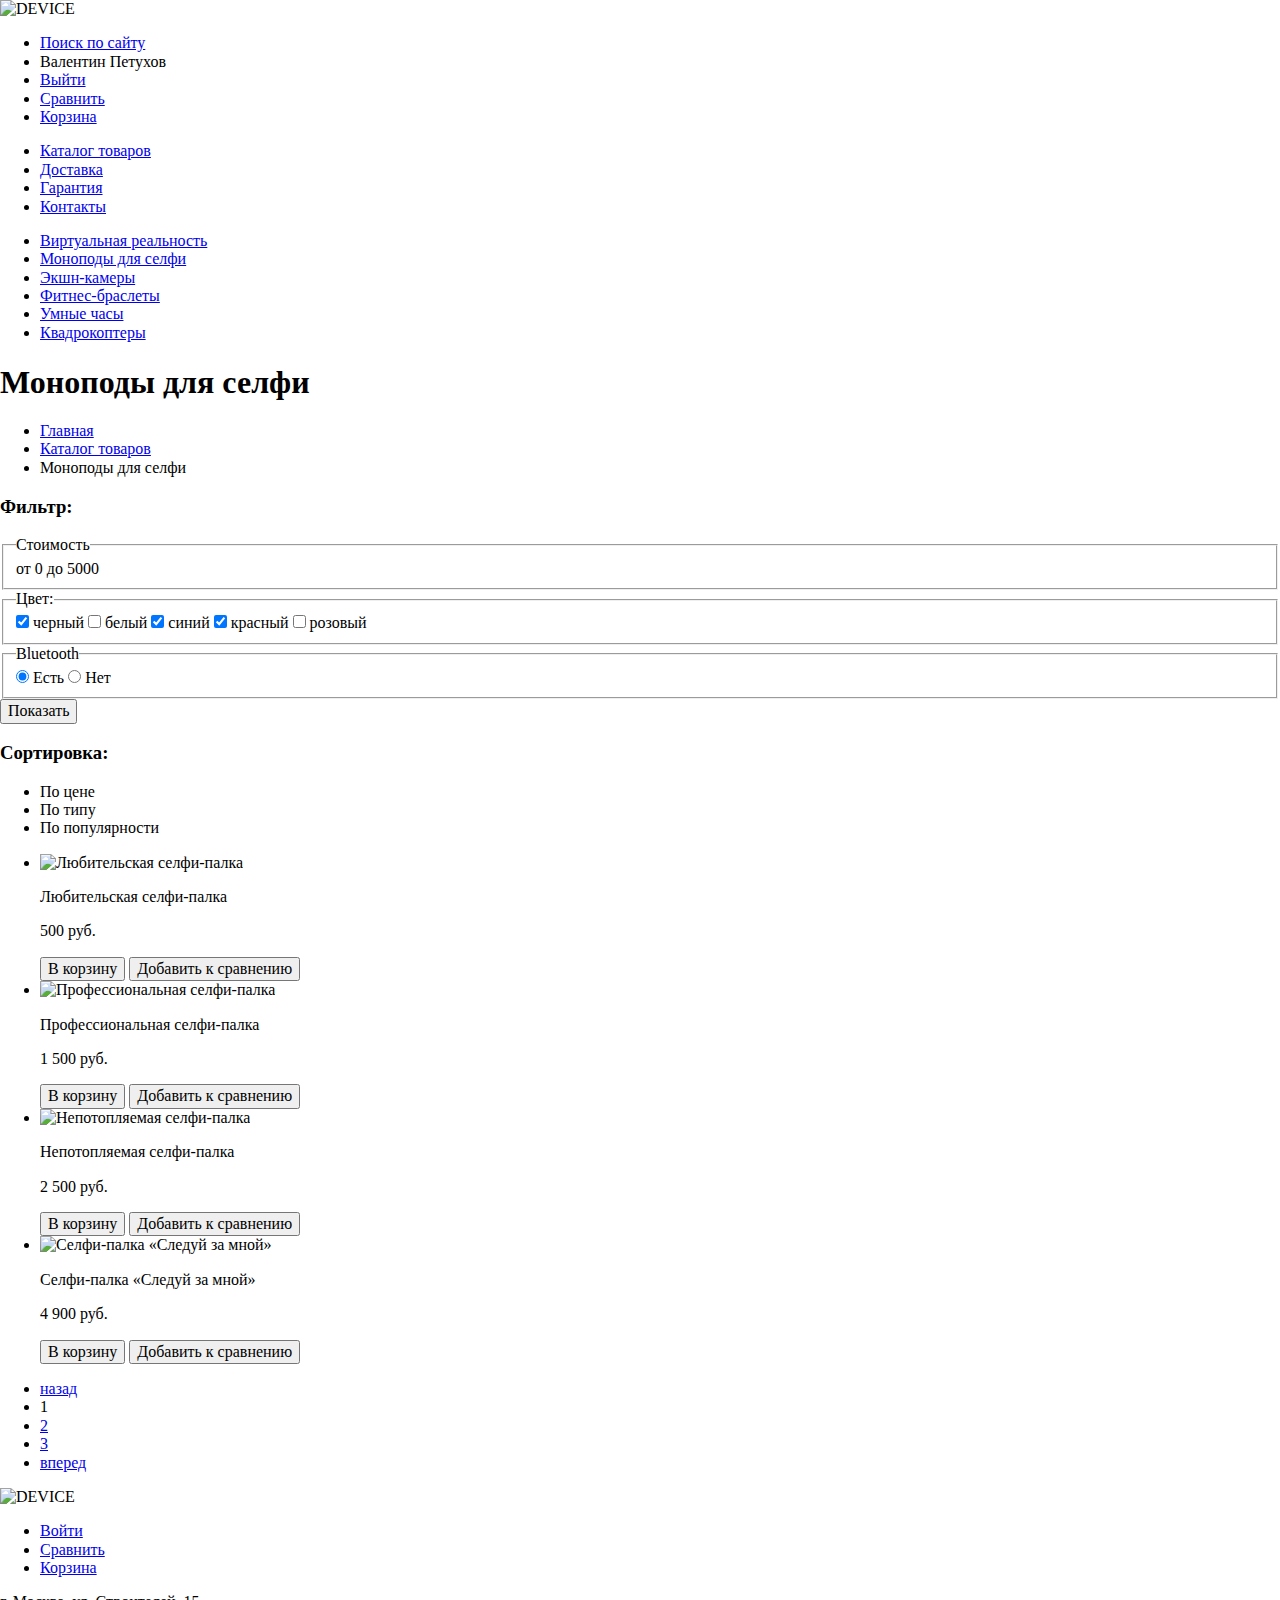
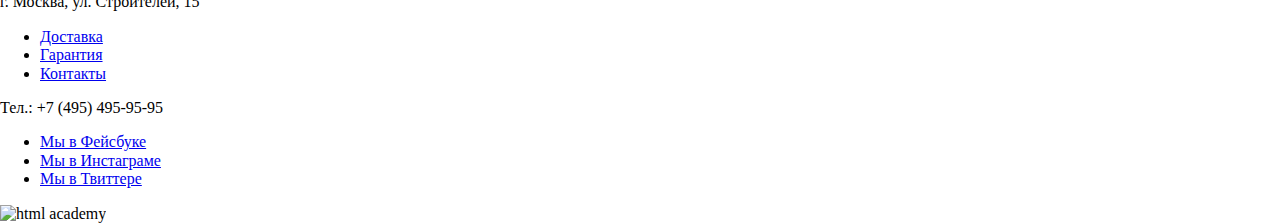
==== catalog.html @ 0254eedd "Сделал разметку" ====
<!DOCTYPE html>
<html lang="ru">
  <head>
    <meta charset="utf-8">
    <title>Каталог Девайс</title>
    <link rel="stylesheet" href="css/normalize.css">
  </head>
  <body>
    <header class="header">
      <a class="header__logo">
        <img class="header__logo-image" src="img/logotype.svg" width="163" height="35" alt="DEVICE">
      </a>
      <nav class="main-nav">
        <ul class="main-nav__item user-list">
          <li class="user-list__item">
            <a class="user-list__link user-list__link--search" href="search.html">Поиск по сайту</a>
          </li>
          <li class="user-list__item user-list__item">
            <a class="user-list__link user-list__link--login">Валентин Петухов</a>
          </li>
          <li class="user-list__item user-list__item">
            <a class="user-list__link user-list__link--login" href="#">Выйти</a>
          </li>
          <li class="user-list__item user-list__item">
            <a class="user-list__link user-list__link--login" href="login.html">Сравнить</a>
          </li>
          <li class="user-list__item">
            <a class="user-list__link user-list__link--cart" href="cart.html">Корзина</a>
          </li>
        </ul>
        <ul class="main-nav__item navigation-list">
          <li class="navigation-list__item">
            <a href="catalog.html" class="navigation-list__link navigation-list__link--catelog">Каталог товаров</a>
          </li>
          <li class="navigation-list__item">
            <a href="#" class="navigation-list__link">Доставка</a>
          </li>
          <li class="navigation-list__item">
            <a href="#" class="navigation-list__link">Гарантия</a>
          </li>
          <li class="navigation-list__item">
            <a href="#" class="navigation-list__link">Контакты</a>
          </li>
        </ul>
        <div class="catalog-menu visually-hidden">
          <ul class="catalog-menu__list">
            <li class="catalog-menu__item">
              <a href="#" class="catalog-menu__link">Виртуальная реальность</a>
            </li>
            <li class="catalog-menu__item">
              <a href="#" class="catalog-menu__link">Моноподы для селфи</a>
            </li>
            <li class="catalog-menu__item">
              <a href="#" class="catalog-menu__link">Экшн-камеры</a>
            </li>
            <li class="catalog-menu__item">
              <a href="#" class="catalog-menu__link">Фитнес-браслеты</a>
            </li>
            <li class="catalog-menu__item">
              <a href="#" class="catalog-menu__link">Умные часы</a>
            </li>
            <li class="catalog-menu__item">
              <a href="#" class="catalog-menu__link">Квадрокоптеры</a>
            </li>
          </ul>
        </div>
      </nav>
    </header>

    <main class="main">

        <h1 class="main__title">Моноподы для селфи</h1>
      
        <ul class="breadcrumbs">
        <li class="breadcrumbs__item">
            <a href="index.html" class="breadcrumbs__link">Главная</a>
        </li>
        <li class="breadcrumbs__item">
            <a href="catalog.html" class="breadcrumbs__link">Каталог товаров</a>
        </li>
        <li class="breadcrumbs__item">
            <a class="breadcrumbs__link">Моноподы для селфи</a>
        </li>
      </ul>

      <div class="wrapper">
        <section class="sidebar">
          <div class="sidebar__title">
            <h3 class="sidebar__head">Фильтр:</h3>
          </div>
          <form class="filter">
            <fieldset class="filter__item range">
                <legend class="filter__legend">Стоимость</legend>
                    <div class="range__scale"></div>
                    <div class="range__bar"></div>
                    <div class="range__toggle range__toggle--min"></div>
                    <div class="range__toggle range__toggle--max"></div>
                    <span class="range__cost">от 0</span>
                    <span class="range__cost">до 5000</span>
            </fieldset>
            <fieldset class="filter__item filter__item--color">
                <legend class="filter__legend">Цвет:</legend>
                <label class="filter__label">
                    <input class="filter__checkbox visually-hidden" name="options" type="checkbox" checked>
                    <span class="filter__checkbox-indicator"></span>
                    черный
                </label>
                <label class="filter__label">
                    <input class="filter__checkbox visually-hidden" name="options" type="checkbox">
                    <span class="filter__checkbox-indicator"></span>
                    белый
                </label>
                <label class="filter__label">
                    <input class="filter__checkbox visually-hidden" name="options" type="checkbox" checked>
                    <span class="filter__checkbox-indicator"></span>
                    синий
                </label>
                <label class="filter__label">
                    <input class="filter__checkbox visually-hidden" name="options" type="checkbox" checked>
                    <span class="filter__checkbox-indicator"></span>
                    красный
                </label>
                <label class="filter__label">
                    <input class="filter__checkbox visually-hidden" name="options" type="checkbox">
                    <span class="filter__checkbox-indicator"></span>
                    розовый
                </label>
            </fieldset>
            <fieldset class="filter__item filter__item--bluetooth">
                <legend class="filter__legend">Bluetooth</legend>
                <label class="filter__label">
                    <input class="filter__radio visually-hidden" name="fat" type="radio" checked>
                    <span class="filter__radio-indicator"></span>
                    Есть
                </label>
                <label class="filter__label">
                    <input class="filter__radio visually-hidden" name="fat" type="radio">
                    <span class="filter__radio-indicator"></span>
                    Нет
                </label>
            </fieldset>
            <button class="filter__button" type="submit">Показать</button>
        </form>
      </section>
      <section class="catalog">
        <div class="catalog__title">
          <h3 class="catalog__head">Сортировка:</h3>
          <ul class="sort__list">
            <li class="sort__item sort__item--active">По цене</li>
            <li class="sort__item">По типу</li>
            <li class="sort__item">По популярности</li>
          </ul>
        </div>
        <ul class="catalog__list">
          <li class="catalog__item gadget">
            <img src="img/amateur.jpg" width="360" height="380" alt="Любительская селфи-палка" class="gadget__image">
            <p class="gadget__description">Любительская селфи-палка</p>
            <p class="gadget__cost cost">500 руб.</p>
            <button type="button" class="gadget__btn button">В корзину</button>
            <button type="button" class="gadget__comparison">Добавить к сравнению</button>
          </li>
          <li class="catalog__item gadget">
            <img src="img/professional.jpg" width="360" height="380" alt="Профессиональная селфи-палка " class="gadget__image">
            <p class="gadget__description">Профессиональная селфи-палка </p>
            <p class="gadget__cost cost">1 500 руб.</p>
            <button type="button" class="gadget__btn button">В корзину</button>
            <button type="button" class="gadget__comparison">Добавить к сравнению</button>
          </li>
          <li class="catalog__item gadget">
            <img src="img/unsinkable.jpg" width="360" height="380" alt="Непотопляемая селфи-палка" class="gadget__image">
            <p class="gadget__description">Непотопляемая селфи-палка</p>
            <p class="gadget__cost cost">2 500 руб.</p>
            <button type="button" class="gadget__btn button">В корзину</button>
            <button type="button" class="gadget__comparison">Добавить к сравнению</button>
          </li>
          <li class="catalog__item gadget">
            <img src="img/follow-me.jpg" width="360" height="380" alt="Селфи-палка «Следуй за мной»" class="gadget__image">
            <p class="gadget__description">Селфи-палка «Следуй за мной»</p>
            <p class="gadget__cost cost">4 900 руб.</p>
            <button type="button" class="gadget__btn button">В корзину</button>
            <button type="button" class="gadget__comparison">Добавить к сравнению</button>
          </li>
        </ul>
        </section>
      </div>

      <section class="pagination">
        <ul class="pagination__list">
          <li>
            <a href="#" class="pagipagination__button pagipagination__button--forward pagipagination__button--disabled">назад</a>
          </li>
          <li class="pagination__item pagination__item--current">
            <a class="pagination__link">1</a>
          </li>
          <li class="pagination__item">
            <a href="#" class="pagination__link">2</a>
          </li>
          <li class="pagination__item">
            <a href="#" class="pagination__link">3</a>
          </li>
          <li>
            <a href="#" class="pagipagination__button pagipagination__button--back">вперед</a>
          </li>
        </ul>
      </section>

    </main>

    <footer class="footer">
      <div class="footer-top">
        <a class="footer-top__logo">
          <img class="footer-top__logo-image" src="img/logotype.svg" width="163" height="35" alt="DEVICE">
        </a>
        <ul class="footer-top__item user-list">
          <li class="user-list__item user-list__item">
            <a class="user-list__link user-list__link--login" href="login.html">Войти</a>
          </li>
          <li class="user-list__item user-list__item">
            <a class="user-list__link user-list__link--login" href="login.html">Сравнить</a>
          </li>
          <li class="user-list__item">
            <a class="user-list__link user-list__link--cart" href="cart.html">Корзина</a>
          </li>
        </ul>
      </div>
      <div class="footer-middle">
        <p class="footer-middle__address">г. Москва, ул. Строителей, 15</p>
        <ul class="footer-middle__item navigation-list">
          <li class="navigation-list__item">
            <a href="#" class="navigation-list__link">Доставка</a>
          </li>
          <li class="navigation-list__item">
            <a href="#" class="navigation-list__link">Гарантия</a>
          </li>
          <li class="navigation-list__item">
            <a href="#" class="navigation-list__link">Контакты</a>
          </li>
        </ul>
        <p class="footer-middle__tel">Тел.: +7 (495) 495-95-95</p>
      </div>
      <div class="footer-bottom">
        <div class="footer-bottom__decorative-element"></div>
        <ul class="footer-bottom__social social">
          <li class="social__item">
              <a class="social__link social__link--facebook" href="https://www.facebook.com/htmlacademy"><span class="visually-hidden">Мы в Фейсбуке</span></a>
          </li>    
          <li class="social__item">
            <a class="social__link social__link--instagram" href="https://www.instagram.com/htmlacademy"><span class="visually-hidden">Мы в Инстаграме</span></a>
          </li>
          <li class="social__item">
              <a class="social__link social__link--twitter" href="https://www.twitter.com/htmlacademy"><span class="visually-hidden">Мы в Твиттере</span></a>
          </li>
        </ul>
        <a class="footer-bottom__copyright">
            <img class="footer-bottom__copyright-image" src="img/htmlacademy.svg" width="27" height="35" alt="html academy">
        </a>
      </div>
    </footer>

  </body>
</html>
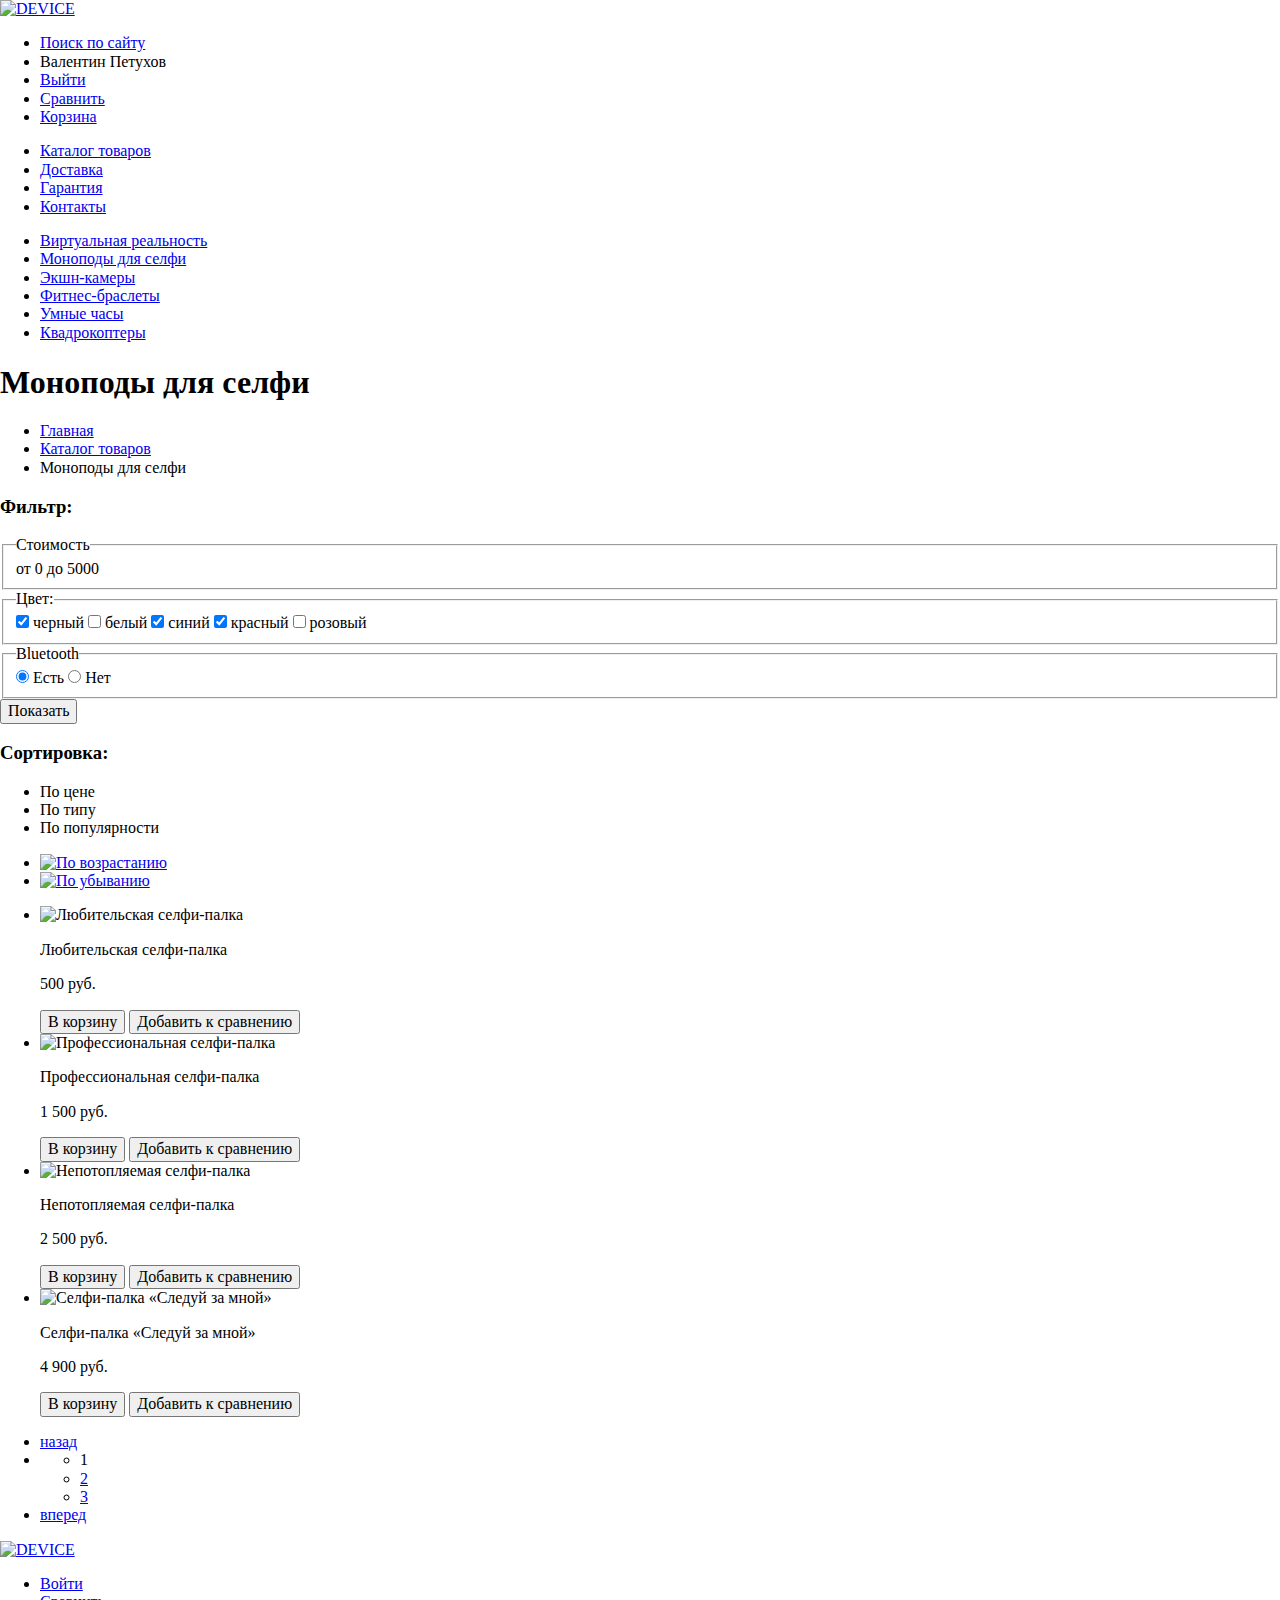
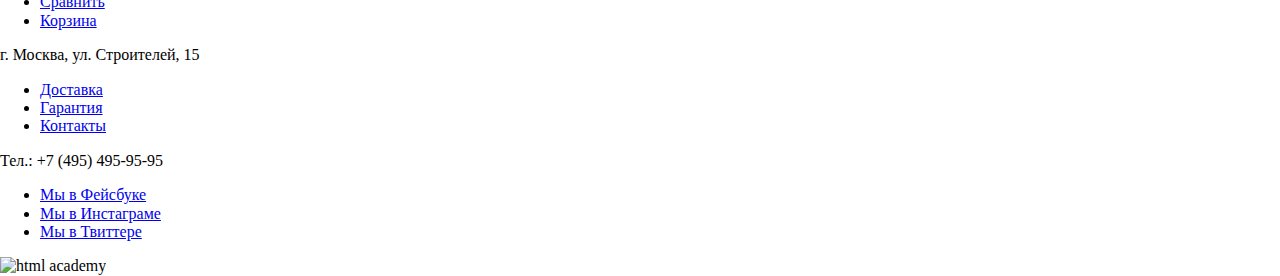
==== commit 5e2c13be: "Исправил ошибки в разметке" ====
--- a/catalog.html
+++ b/catalog.html
@@ -7,7 +7,7 @@
   </head>
   <body>
     <header class="header">
-      <a class="header__logo">
+      <a class="header__logo" href="index.html">
         <img class="header__logo-image" src="img/logotype.svg" width="163" height="35" alt="DEVICE">
       </a>
       <nav class="main-nav">
@@ -69,17 +69,17 @@
 
     <main class="main">
 
-        <h1 class="main__title">Моноподы для селфи</h1>
+      <h1 class="main__title">Моноподы для селфи</h1>
       
-        <ul class="breadcrumbs">
+      <ul class="breadcrumbs">
         <li class="breadcrumbs__item">
-            <a href="index.html" class="breadcrumbs__link">Главная</a>
+          <a href="index.html" class="breadcrumbs__link">Главная</a>
         </li>
         <li class="breadcrumbs__item">
-            <a href="catalog.html" class="breadcrumbs__link">Каталог товаров</a>
+          <a href="catalog.html" class="breadcrumbs__link">Каталог товаров</a>
         </li>
         <li class="breadcrumbs__item">
-            <a class="breadcrumbs__link">Моноподы для селфи</a>
+          <a class="breadcrumbs__link">Моноподы для селфи</a>
         </li>
       </ul>
 
@@ -90,54 +90,54 @@
           </div>
           <form class="filter">
             <fieldset class="filter__item range">
-                <legend class="filter__legend">Стоимость</legend>
-                    <div class="range__scale"></div>
-                    <div class="range__bar"></div>
-                    <div class="range__toggle range__toggle--min"></div>
-                    <div class="range__toggle range__toggle--max"></div>
-                    <span class="range__cost">от 0</span>
-                    <span class="range__cost">до 5000</span>
+              <legend class="filter__legend">Стоимость</legend>
+                <div class="range__scale"></div>
+                <div class="range__bar"></div>
+                <div class="range__toggle range__toggle--min"></div>
+                <div class="range__toggle range__toggle--max"></div>
+                <span class="range__cost">от 0</span>
+                <span class="range__cost">до 5000</span>
             </fieldset>
             <fieldset class="filter__item filter__item--color">
-                <legend class="filter__legend">Цвет:</legend>
-                <label class="filter__label">
-                    <input class="filter__checkbox visually-hidden" name="options" type="checkbox" checked>
-                    <span class="filter__checkbox-indicator"></span>
-                    черный
-                </label>
-                <label class="filter__label">
-                    <input class="filter__checkbox visually-hidden" name="options" type="checkbox">
-                    <span class="filter__checkbox-indicator"></span>
-                    белый
-                </label>
-                <label class="filter__label">
-                    <input class="filter__checkbox visually-hidden" name="options" type="checkbox" checked>
-                    <span class="filter__checkbox-indicator"></span>
-                    синий
-                </label>
-                <label class="filter__label">
-                    <input class="filter__checkbox visually-hidden" name="options" type="checkbox" checked>
-                    <span class="filter__checkbox-indicator"></span>
-                    красный
-                </label>
-                <label class="filter__label">
-                    <input class="filter__checkbox visually-hidden" name="options" type="checkbox">
-                    <span class="filter__checkbox-indicator"></span>
-                    розовый
-                </label>
+              <legend class="filter__legend">Цвет:</legend>
+              <label class="filter__label">
+                <input class="filter__checkbox visually-hidden" name="options" type="checkbox" checked>
+                <span class="filter__checkbox-indicator"></span>
+                черный
+              </label>
+              <label class="filter__label">
+                <input class="filter__checkbox visually-hidden" name="options" type="checkbox">
+                <span class="filter__checkbox-indicator"></span>
+                белый
+              </label>
+              <label class="filter__label">
+                <input class="filter__checkbox visually-hidden" name="options" type="checkbox" checked>
+                <span class="filter__checkbox-indicator"></span>
+                синий
+              </label>
+              <label class="filter__label">
+                <input class="filter__checkbox visually-hidden" name="options" type="checkbox" checked>
+                <span class="filter__checkbox-indicator"></span>
+                красный
+              </label>
+              <label class="filter__label">
+                <input class="filter__checkbox visually-hidden" name="options" type="checkbox">
+                <span class="filter__checkbox-indicator"></span>
+                розовый
+              </label>
             </fieldset>
             <fieldset class="filter__item filter__item--bluetooth">
-                <legend class="filter__legend">Bluetooth</legend>
-                <label class="filter__label">
-                    <input class="filter__radio visually-hidden" name="fat" type="radio" checked>
-                    <span class="filter__radio-indicator"></span>
-                    Есть
-                </label>
-                <label class="filter__label">
-                    <input class="filter__radio visually-hidden" name="fat" type="radio">
-                    <span class="filter__radio-indicator"></span>
-                    Нет
-                </label>
+              <legend class="filter__legend">Bluetooth</legend>
+              <label class="filter__label">
+                <input class="filter__radio visually-hidden" name="fat" type="radio" checked>
+                <span class="filter__radio-indicator"></span>
+                Есть
+              </label>
+              <label class="filter__label">
+                <input class="filter__radio visually-hidden" name="fat" type="radio">
+                <span class="filter__radio-indicator"></span>
+                Нет
+              </label>
             </fieldset>
             <button class="filter__button" type="submit">Показать</button>
         </form>
@@ -145,10 +145,28 @@
       <section class="catalog">
         <div class="catalog__title">
           <h3 class="catalog__head">Сортировка:</h3>
-          <ul class="sort__list">
-            <li class="sort__item sort__item--active">По цене</li>
-            <li class="sort__item">По типу</li>
-            <li class="sort__item">По популярности</li>
+          <ul class="catalog__sort-list sort-list">
+            <li class="sort-list__item sort-list__item--active">
+              <a class="sort-list__link">По цене</a>
+            </li>
+            <li class="sort-list__item">
+              <a class="sort-list__link">По типу</a>
+            </li>
+            <li class="sort-list__item">
+              <a class="sort-list__link">По популярности</a>
+            </li>
+          </ul>
+          <ul class="catalog__sort-updown sort-updown">
+            <li class="sort-updown__item">
+              <a class="sort-updown__link" href="#">
+                <img src="img/sort-up.svg" alt="По возрастанию" width="11" height="10">
+              </a>
+            </li>
+            <li class="sort-updown__item sort-updown__item--active">
+              <a class="sort-updown__link" href="#">
+                <img src="img/sort-down.svg" alt="По убыванию" width="11" height="10">
+              </a>
+            </li>
           </ul>
         </div>
         <ul class="catalog__list">
@@ -183,23 +201,27 @@
         </ul>
         </section>
       </div>
-
+      
       <section class="pagination">
         <ul class="pagination__list">
-          <li>
-            <a href="#" class="pagipagination__button pagipagination__button--forward pagipagination__button--disabled">назад</a>
-          </li>
-          <li class="pagination__item pagination__item--current">
-            <a class="pagination__link">1</a>
-          </li>
           <li class="pagination__item">
-            <a href="#" class="pagination__link">2</a>
+            <a href="#" class="pagination__button pagination__button--forward pagination__button--disabled">назад</a>
+          </li>
+          <li class="pagination__item pagination-wrap">
+            <ul class="pagination-wrap__list">
+              <li class="pagination-wrap__item pagination-wrap__item--current">
+                <a class="pagination-wrap__link">1</a>
+              </li>
+              <li class="pagination-wrap__item">
+                <a href="#" class="pagination-wrap__link">2</a>
+              </li>
+              <li class="pagination-wrap__item">
+                <a href="#" class="pagination-wrap__link">3</a>
+              </li>
+            </ul>
           </li>
           <li class="pagination__item">
-            <a href="#" class="pagination__link">3</a>
-          </li>
-          <li>
-            <a href="#" class="pagipagination__button pagipagination__button--back">вперед</a>
+            <a href="#" class="pagination__button pagination__button--back">вперед</a>
           </li>
         </ul>
       </section>
@@ -208,7 +230,7 @@
 
     <footer class="footer">
       <div class="footer-top">
-        <a class="footer-top__logo">
+        <a class="footer-top__logo" href="index.html">
           <img class="footer-top__logo-image" src="img/logotype.svg" width="163" height="35" alt="DEVICE">
         </a>
         <ul class="footer-top__item user-list">
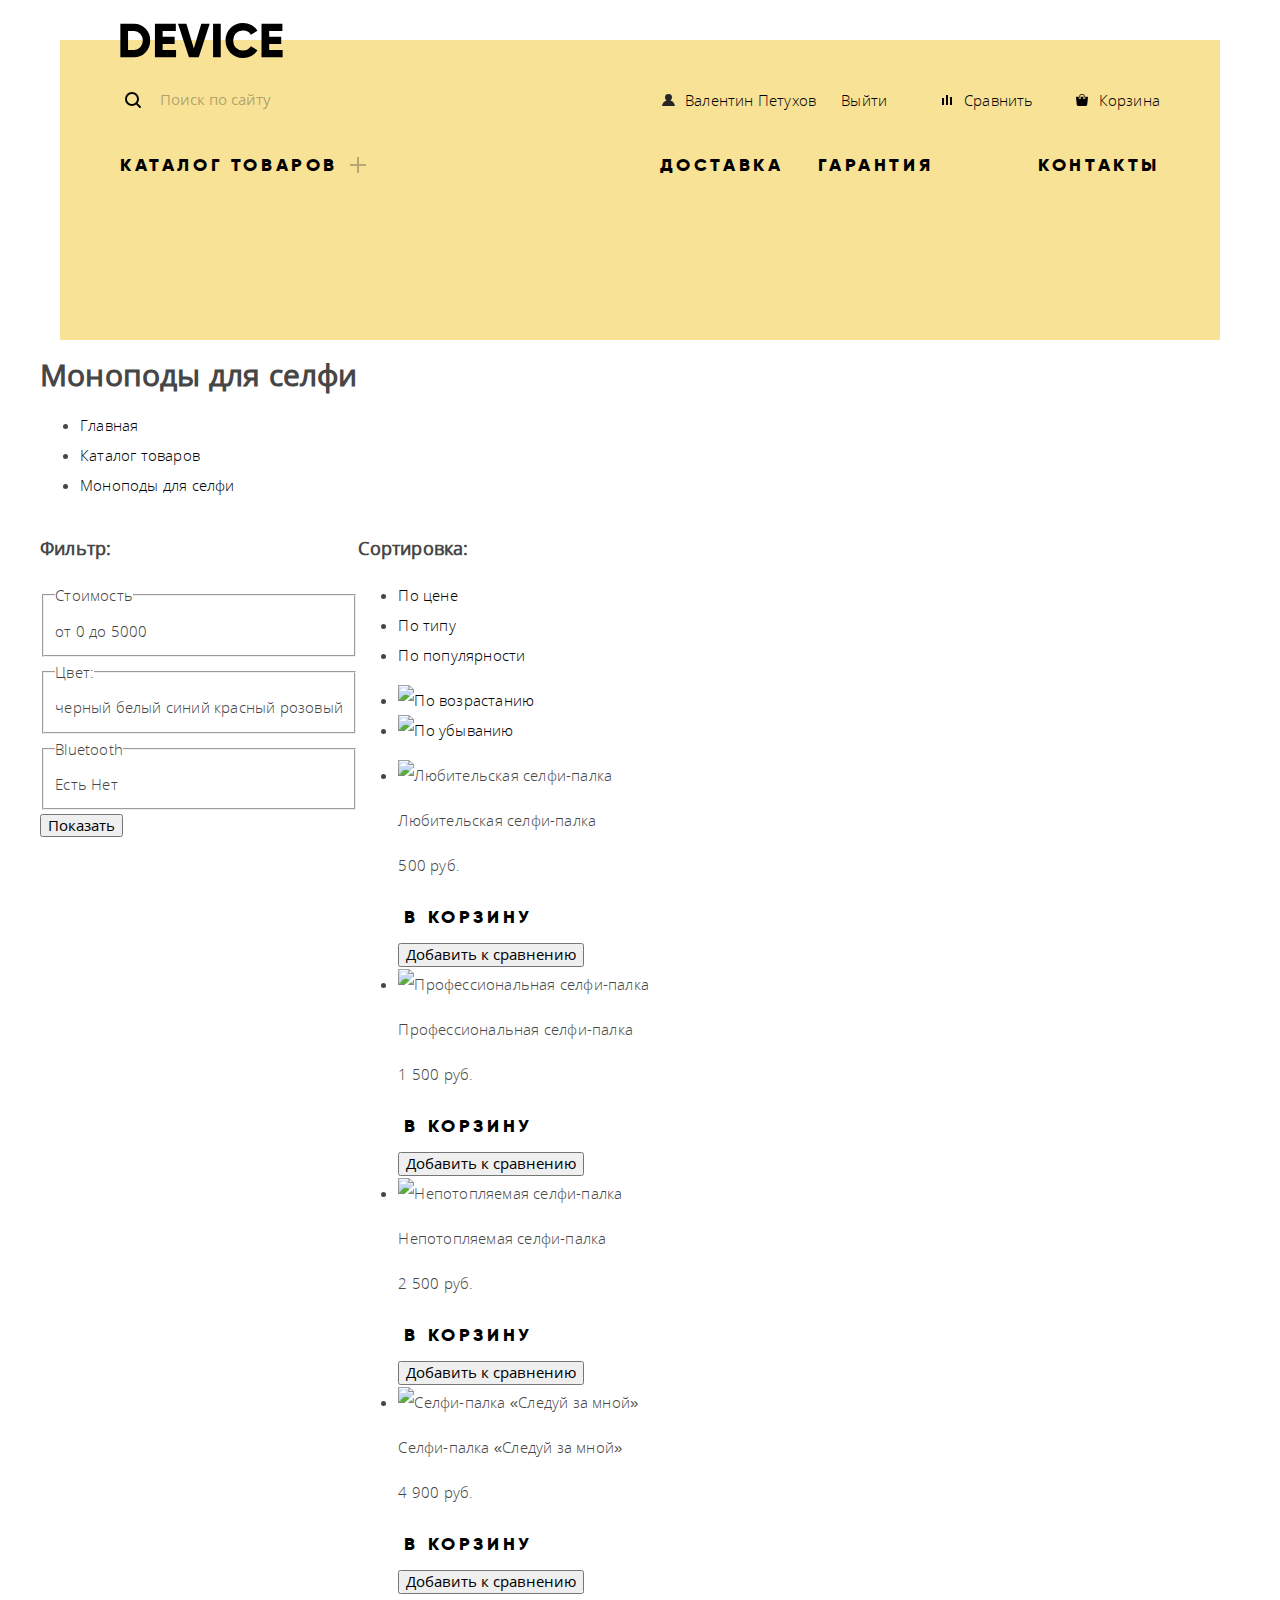
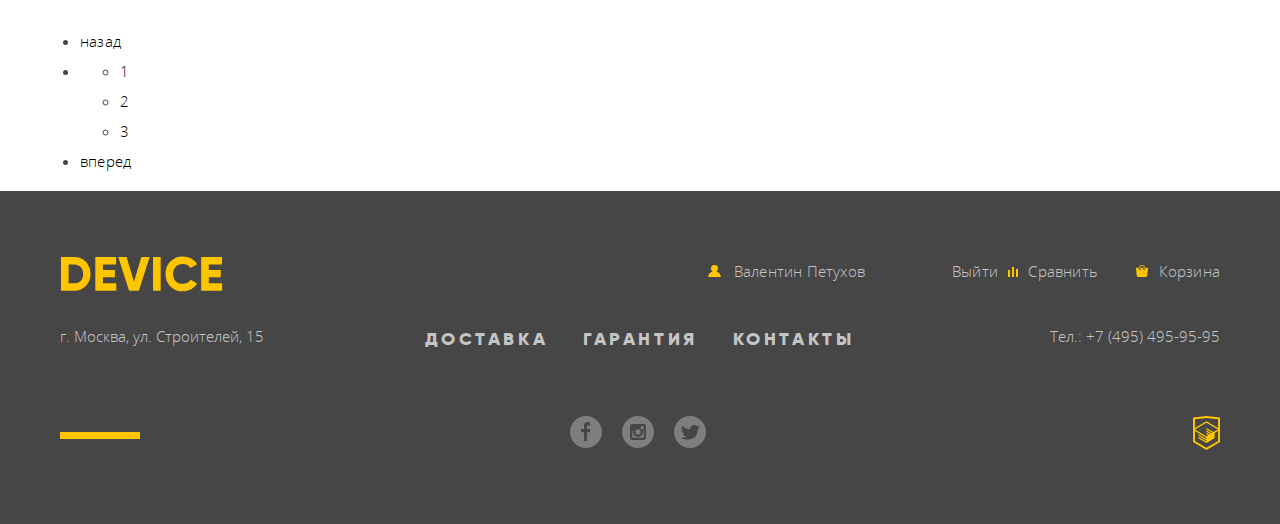
==== commit ccc3d59b: "Сделал главную страницу" ====
--- a/catalog.html
+++ b/catalog.html
@@ -4,25 +4,28 @@
     <meta charset="utf-8">
     <title>Каталог Девайс</title>
     <link rel="stylesheet" href="css/normalize.css">
+    <link rel="stylesheet" href="css/style.css">
   </head>
   <body>
-    <header class="header">
+    <header class="header container">
       <a class="header__logo" href="index.html">
-        <img class="header__logo-image" src="img/logotype.svg" width="163" height="35" alt="DEVICE">
+        <img class="header__logo-image" src="img/logo-device.svg" width="163" height="35" alt="DEVICE">
       </a>
       <nav class="main-nav">
+        <form class="main-nav__item search-form">
+          <input class="search-form__item" id="search" type="search" name="search" placeholder="Поиск по сайту">
+          <button class="search-form__btn" type="submit">Найти</button>
+          <label class="search-form__label" for="search"></label>
+        </form>
         <ul class="main-nav__item user-list">
-          <li class="user-list__item">
-            <a class="user-list__link user-list__link--search" href="search.html">Поиск по сайту</a>
-          </li>
-          <li class="user-list__item user-list__item">
-            <a class="user-list__link user-list__link--login">Валентин Петухов</a>
-          </li>
-          <li class="user-list__item user-list__item">
-            <a class="user-list__link user-list__link--login" href="#">Выйти</a>
-          </li>
-          <li class="user-list__item user-list__item">
-            <a class="user-list__link user-list__link--login" href="login.html">Сравнить</a>
+          <li class="user-list__item user-list__item--login">
+            <a class="user-list__link user-list__link--login" href="login.html">Валентин Петухов</a>
+          </li>
+          <li class="user-list__item user-list__item--logout">
+            <a class="user-list__link user-list__link--logout" href="logout.html">Выйти</a>
+          </li>
+          <li class="user-list__item user-list__item--compare">
+            <a class="user-list__link user-list__link--compare" href="login.html">Сравнить</a>
           </li>
           <li class="user-list__item">
             <a class="user-list__link user-list__link--cart" href="cart.html">Корзина</a>
@@ -30,44 +33,44 @@
         </ul>
         <ul class="main-nav__item navigation-list">
           <li class="navigation-list__item">
-            <a href="catalog.html" class="navigation-list__link navigation-list__link--catelog">Каталог товаров</a>
-          </li>
-          <li class="navigation-list__item">
-            <a href="#" class="navigation-list__link">Доставка</a>
+            <a href="catalog.html" class="navigation-list__link navigation-list__link--catalog catalog-menu">Каталог товаров</a>
+            <div class="catalog-menu__wrap">
+              <ul class="catalog-menu__list">
+                <li class="catalog-menu__item">
+                  <a href="#" class="catalog-menu__link">Виртуальная реальность</a>
+                </li>
+                <li class="catalog-menu__item">
+                  <a href="#" class="catalog-menu__link">Моноподы для селфи</a>
+                </li>
+                <li class="catalog-menu__item catalog-menu__item--action">
+                  <a href="#" class="catalog-menu__link">Экшн-камеры</a>
+                </li>
+                <li class="catalog-menu__item">
+                  <a href="#" class="catalog-menu__link">Фитнес-браслеты</a>
+                </li>
+                <li class="catalog-menu__item catalog-menu__item--clock">
+                  <a href="#" class="catalog-menu__link">Умные часы</a>
+                </li>
+                <li class="catalog-menu__item catalog-menu__item--quadcopters">
+                  <a href="#" class="catalog-menu__link">Квадрокоптеры</a>
+                </li>
+              </ul>
+            </div>
+          </li>
+          <li class="navigation-list__item navigation-list__item--delivery">
+            <a href="#" class="navigation-list__link ">Доставка</a>
           </li>
           <li class="navigation-list__item">
             <a href="#" class="navigation-list__link">Гарантия</a>
           </li>
-          <li class="navigation-list__item">
+          <li class="navigation-list__item navigation-list__item--сontacts">
             <a href="#" class="navigation-list__link">Контакты</a>
           </li>
         </ul>
-        <div class="catalog-menu visually-hidden">
-          <ul class="catalog-menu__list">
-            <li class="catalog-menu__item">
-              <a href="#" class="catalog-menu__link">Виртуальная реальность</a>
-            </li>
-            <li class="catalog-menu__item">
-              <a href="#" class="catalog-menu__link">Моноподы для селфи</a>
-            </li>
-            <li class="catalog-menu__item">
-              <a href="#" class="catalog-menu__link">Экшн-камеры</a>
-            </li>
-            <li class="catalog-menu__item">
-              <a href="#" class="catalog-menu__link">Фитнес-браслеты</a>
-            </li>
-            <li class="catalog-menu__item">
-              <a href="#" class="catalog-menu__link">Умные часы</a>
-            </li>
-            <li class="catalog-menu__item">
-              <a href="#" class="catalog-menu__link">Квадрокоптеры</a>
-            </li>
-          </ul>
-        </div>
       </nav>
     </header>
 
-    <main class="main">
+    <main class="main container">
 
       <h1 class="main__title">Моноподы для селфи</h1>
       
@@ -229,39 +232,41 @@
     </main>
 
     <footer class="footer">
-      <div class="footer-top">
-        <a class="footer-top__logo" href="index.html">
-          <img class="footer-top__logo-image" src="img/logotype.svg" width="163" height="35" alt="DEVICE">
+      <div class="footer-top container">
+        <a class="footer-top__logo">
+          <img class="footer-top__logo-image" src="img/yellow-logo.svg" width="163" height="35" alt="DEVICE">
         </a>
-        <ul class="footer-top__item user-list">
-          <li class="user-list__item user-list__item">
-            <a class="user-list__link user-list__link--login" href="login.html">Войти</a>
-          </li>
-          <li class="user-list__item user-list__item">
-            <a class="user-list__link user-list__link--login" href="login.html">Сравнить</a>
-          </li>
-          <li class="user-list__item">
-            <a class="user-list__link user-list__link--cart" href="cart.html">Корзина</a>
-          </li>
-        </ul>
-      </div>
-      <div class="footer-middle">
+        <ul class="footer-top__item footer-user-list">
+          <li class="footer-user-list__item footer-user-list__item--login">
+            <a class="footer-user-list__link footer-user-list__link--login" href="login.html">Валентин Петухов</a>
+          </li>
+          <li class="footer-user-list__item footer-user-list__item--logout">
+            <a class="footer-user-list__link footer-user-list__link--logout" href="logout.html">Выйти</a>
+          </li>
+          <li class="footer-user-list__item footer-user-list__item--compare">
+            <a class="footer-user-list__link footer-user-list__link--compare" href="login.html">Сравнить</a>
+          </li>
+          <li class="footer-user-list__item footer-user-list__item--cart">
+            <a class="footer-user-list__link footer-user-list__link--cart" href="cart.html">Корзина</a>
+          </li>
+        </ul>
+      </div>
+      <div class="footer-middle container">
         <p class="footer-middle__address">г. Москва, ул. Строителей, 15</p>
-        <ul class="footer-middle__item navigation-list">
-          <li class="navigation-list__item">
-            <a href="#" class="navigation-list__link">Доставка</a>
-          </li>
-          <li class="navigation-list__item">
-            <a href="#" class="navigation-list__link">Гарантия</a>
-          </li>
-          <li class="navigation-list__item">
-            <a href="#" class="navigation-list__link">Контакты</a>
+        <ul class="footer-middle__item footer-navigation-list">
+          <li class="footer-navigation-list__item">
+            <a href="#" class="footer-navigation-list__link">Доставка</a>
+          </li>
+          <li class="footer-navigation-list__item">
+            <a href="#" class="footer-navigation-list__link">Гарантия</a>
+          </li>
+          <li class="footer-navigation-list__item footer-navigation-list__item--contacts">
+            <a href="#" class="footer-navigation-list__link">Контакты</a>
           </li>
         </ul>
         <p class="footer-middle__tel">Тел.: +7 (495) 495-95-95</p>
       </div>
-      <div class="footer-bottom">
-        <div class="footer-bottom__decorative-element"></div>
+      <div class="footer-bottom container">
         <ul class="footer-bottom__social social">
           <li class="social__item">
               <a class="social__link social__link--facebook" href="https://www.facebook.com/htmlacademy"><span class="visually-hidden">Мы в Фейсбуке</span></a>
@@ -273,8 +278,8 @@
               <a class="social__link social__link--twitter" href="https://www.twitter.com/htmlacademy"><span class="visually-hidden">Мы в Твиттере</span></a>
           </li>
         </ul>
-        <a class="footer-bottom__copyright">
-            <img class="footer-bottom__copyright-image" src="img/htmlacademy.svg" width="27" height="35" alt="html academy">
+        <a class="footer-bottom__copyright" href="https://htmlacademy.ru/intensive/htmlcss">
+            <img class="footer-bottom__copyright-image" src="img/logo-html.svg" width="27" height="35" alt="html academy">
         </a>
       </div>
     </footer>
--- a/css/style.css
+++ b/css/style.css
@@ -0,0 +1,1163 @@
+@font-face {
+    font-family: OpenSans; 
+    src: url(../fonts/opensanslight.woff2);
+    font-weight: 300;
+    font-style: normal;
+}
+
+@font-face {
+    font-family: OpenSans; 
+    src: url(../fonts/opensans.woff2);
+    font-weight: normal;
+    font-style: normal;
+}
+
+@font-face {
+    font-family: Gilroy; 
+    src: url(../fonts/gilroylight.woff2);
+    font-weight: 300;
+    font-style: normal;
+}
+
+@font-face {
+    font-family: Gilroy; 
+    src: url(../fonts/gilroyextrabold.woff2);
+    font-weight: 800;
+    font-style: normal;
+}
+
+body {
+    margin: 0;
+    padding: 0;
+    width: 100%;
+    font-family: "OpenSans", "Arial", sans-serif;
+    font-size: 15px;
+    font-weight: 300;
+    font-style: normal;
+    line-height: 30px;
+    letter-spacing: 0.2px;
+    color: #464646;
+    background-color: #ffffff;
+}
+
+img {
+    max-width: 100%;
+    height: auto;
+}
+
+a {
+    color: #000000;
+    text-decoration: none;
+}
+
+.visually-hidden:not(:focus):not(:active),
+input[type="checkbox"].visually-hidden,
+input[type="radio"].visually-hidden {
+  position: absolute;
+  width: 1px;
+  height: 1px;
+  margin: -1px;
+  border: 0;
+  padding: 0;
+  white-space: nowrap;
+  -webkit-clip-path: inset(100%);
+          clip-path: inset(100%);
+  clip: rect(0 0 0 0);
+  overflow: hidden;
+}
+
+.container {
+    width: 1200px;
+    padding: 0 20px;
+    margin: 0 auto;
+}
+
+.button {
+    position: relative;
+    z-index: 1;
+    display: block;
+    padding-top: 10px;
+    padding-bottom: 10px;
+    font-weight: 800;
+    font-size: 18px;
+    line-height: 24px;
+    font-family: "Gilroy","Arial",sans-serif;
+    text-align: center;
+    color: #000000;
+    text-transform: uppercase;
+    letter-spacing: 3.6px;
+    background: none;
+    border: none;
+    cursor: pointer;
+}
+
+.button:active {
+    color: rgba(0, 0, 0, 0.3)
+}
+
+.button::before {
+    content: "";
+    position: absolute;
+    top: 50%;
+    left: -2px;
+    z-index: -1;
+    width: inherit;
+    height: 8px;
+    margin-top: -5px;
+    background-color: #f0c52e
+}
+
+.button:hover::before,.button:focus::before {
+    top: 0;
+    height: 40px;
+    margin: 0;
+}
+
+.button:active::before {
+    top: 0;
+    height: 40px;
+    margin: 0;
+    color: rgba(0, 0, 0, 0.3);
+}
+
+/* -------------------------------header ----------------------------------------*/
+
+.header {
+    position: relative;
+    margin-top: 40px;
+    width: 1160px;
+    box-sizing: border-box;
+    min-height: 300px;
+    background-color: #f7e296;
+}
+
+.header__logo {
+    position: absolute;
+    left: 60px;
+    top: -17px;
+}
+
+.header__logo:hover,
+.header__logo:focus {
+    opacity: 0.6;
+}
+
+.main-nav {
+    display: flex;
+    flex-wrap: wrap;
+    padding: 40px;
+    padding-bottom: 0;
+}
+
+.main-nav__item {
+    display: flex;
+    flex-wrap: wrap;
+    align-items: stretch;
+    align-content: center;
+    height: 40px;
+    margin: 0;
+}
+
+.search-form {
+    position: relative;
+    width: 440px;
+}
+
+.search-form__label {
+    position: absolute;
+    top: 12px;
+    left: 5px;
+    width: 20px;
+    height: 20px;
+    background-image: url(../img/search.svg);
+    background-repeat: no-repeat;
+    cursor: pointer;
+}
+
+.search-form__label::before {
+    content: "";
+    position: absolute;
+    bottom: -13px;
+    left: 0;
+    display: none;
+    width: 400px;
+    height: 2px;
+    background-color: #000000;
+}
+
+.search-form__item {
+    position: relative;
+    border: none;
+    padding: 0;
+    padding-left: 40px;
+    background: none;
+    outline: 0;
+    cursor: pointer;
+}
+
+.search-form__item::placeholder {
+    color: rgba(0, 0, 0, 0.3);
+}
+
+.search-form__item:hover::placeholder {
+    color: rgba(0, 0, 0, 0.6);
+}
+
+.search-form__btn {
+    position: absolute;
+    display: none;
+    top: -7px;
+    left: 330px;
+    width: 85px;
+    margin-top: auto;
+    margin-bottom: auto;
+    padding-top: 14px;
+    padding-bottom: 14px;
+    background: 0 0;
+    background-color: transparent;
+    border: 2px solid #000000;
+    cursor: pointer;
+}
+
+.search-form__item:focus ~ .search-form__label::before {
+    display: block;
+}
+
+.search-form__item:focus ~ .search-form__btn {
+    display: block;
+}
+
+.search-form__btn:hover {
+    color: #ffffff;
+    background-color: #000000;
+}
+
+.user-list {
+    list-style: none;
+    padding: 0;
+    min-width: 500px;
+    margin-left: auto;
+}
+
+.user-list__link {
+    padding-left: 25px;
+}
+
+.user-list__item {
+    position: relative;
+}
+
+.user-list__item--compare {
+    margin-left: auto;
+    margin-right: 40px;
+}
+
+.user-list__link--compare::before {
+    content: "";
+    position: absolute;
+    top: 7px;
+    left: 0;
+    width: 16px;
+    height: 16px;
+    background: url(../img/compare.svg) no-repeat center;
+}
+
+.user-list__link--cart::before {
+    content: "";
+    position: absolute;
+    top: 7px;
+    left: 0;
+    width: 16px;
+    height: 16px;
+    background: url(../img/cart.svg) no-repeat center;
+}
+
+.user-list__link--login::before {
+    content: "";
+    position: absolute;
+    top: 7px;
+    left: 0;
+    width: 16px;
+    height: 16px;
+    background: url(../img/user.svg) no-repeat center;
+}
+
+.user-list__link:hover {
+    opacity: 0.6;
+}
+
+.user-list__link:hover::before {
+    opacity: 0.6;
+}
+
+.user-list__link:active {
+    opacity: 0.3;
+}
+
+.user-list__link:active::before {
+    opacity: 0.3;
+}
+
+.navigation-list {
+    list-style: none;
+    padding: 0;
+    width: 100%;
+    font-family: "Gilroy", "Arial", sans-serif;
+    font-size: 18px;
+    font-weight: 800;
+    font-style: normal;
+    line-height: 24px;
+    letter-spacing: 3.6px;
+    color: #000000;
+    text-transform: uppercase;
+    margin-top: 25px;
+}
+
+.navigation-list__item {
+    margin-right: 35px;
+}
+
+.navigation-list__item--delivery {
+    margin-left: auto;
+}
+
+.navigation-list__link:hover {
+    opacity: 0.6;
+}
+
+.navigation-list__link:active {
+    opacity: 0.3;
+}
+
+.navigation-list__link--catalog {
+    position: relative;
+    padding-right: 35px;
+}
+
+.navigation-list__link--catalog:hover + .catalog-menu__wrap {
+    display: block;
+}
+
+.navigation-list__link--catalog::after {
+    content: "";
+    position: absolute;
+    top: 3px;
+    right: 7px;
+    width: 16px;
+    height: 16px;
+    background: url(../img/plus.svg) no-repeat center;
+    opacity: 0.3;
+}
+
+.navigation-list__item--сontacts {
+    margin-right: 0;
+    margin-left: 70px;
+}
+
+.catalog-menu__wrap {
+    position: absolute;
+    top: 135px;
+    left: 0;
+    z-index: 2;
+    width: 1160px;
+    box-sizing: border-box;
+    padding-left: 60px;
+    padding-top: 25px;
+    background-color: #f7e296;
+    display: none;
+}
+
+.catalog-menu__wrap:hover {
+    display: block
+}
+
+.catalog-menu__list {
+    display: flex;
+    list-style: none;
+    padding: 0;
+    flex-direction: column;
+    flex-wrap: wrap;
+    width: 100%;
+    align-content: flex-start;
+    height: 140px;
+    font-family: "OpenSans", "Arial", sans-serif;
+    font-size: 15px;
+    font-weight: 300;
+    font-style: normal;
+    line-height: 2.4;
+    letter-spacing: 0.2px;
+    text-transform: none;
+    z-index: 2;
+}
+
+.catalog-menu__item--quadcopters {
+    flex-basis: 100%;
+    margin-left: 15px;
+}
+
+.catalog-menu__item {
+    min-height: 37px;
+    margin-right: 60px;
+}
+
+.catalog-menu__link {
+    letter-spacing: 0.2px;
+}
+
+/* -------------------------------promo ----------------------------------------*/
+
+.promo {
+    position: relative;
+    box-sizing: border-box;
+    margin-top: -125px;
+    z-index: 1;
+}
+
+.promo__slider {
+    position: relative;
+    padding-left: 600px;
+    padding-right: 75px;
+    list-style: none;
+}
+
+.slider__item {
+    width: 510px;
+    padding-top: 78px;
+}
+
+.slide__image {
+    position: absolute;
+    left: 90px;
+    top: 0px;
+}
+
+.slide__image--two {
+    left: 115px;
+    top: 10px;
+}
+
+.slide__image--three {
+    left: 33px;
+    top: 65px;
+}
+
+.slide__title {
+    font-family: "Gilroy", "Arial", sans-serif;
+    font-size: 47px;
+    font-weight: 800;
+    font-style: normal;
+    line-height: 1.19;
+    letter-spacing: 0.5px;
+    color: #000000;
+    margin: 0;
+    z-index: 2;
+}
+
+.slide__description {
+    margin-top: 20px;
+    width: 460px;
+}
+
+.slide__description--one {
+    width: 490px;
+}
+
+.slide__btn {
+    width: 220px;
+    margin-top: 42px;
+    margin-bottom: 46px;
+    margin-left: 2px;
+}
+
+.properties-table__cell {
+    width: 155px;
+    padding: 0;
+    font-family: "Gilroy", "Arial", sans-serif;
+    font-size: 36px;
+    font-weight: 300;
+    font-style: normal;
+    line-height: 1.33;
+    letter-spacing: 0.4px;
+    text-align: left;
+    color: #000000;
+}
+
+.properties-table__cell--slide-2 {
+    width: 200px;
+}
+
+.properties-table__name {
+    padding: 0;
+    padding-top: 5px;
+    font-family: "OpenSans", "Arial", sans-serif;
+    font-size: 13px;
+    font-weight: 300;
+    font-style: normal;
+    line-height: 1.54;
+    letter-spacing: 0.1px;
+    text-align: left;
+    color: #464646;
+}
+
+.properties-table__cell--middle {
+    width: 140px;
+}
+
+.promo-slider__controls {
+    position: absolute;
+    right: 103px;
+    bottom: 138px;
+    z-index: 1;
+    display: flex;
+    justify-content: space-between;
+    width: 78px;
+}
+
+.slider__item::before {
+    content: "";
+    position: absolute;
+    top: 36px;
+    left: 600px;
+    width: 100px;
+    height: 7px;
+    background-color: #ffffff;
+}
+
+.slider__item::after {
+    content: "";
+    position: absolute;
+    top: -15px;
+    right: 50px;
+    font-weight: 800;
+    font-size: 179px;
+    line-height: 179px;
+    font-family: "Gilroy","Arial",sans-serif;
+    color: #ffffff;
+    z-index: -1;
+}
+
+.slide--one::after {
+    content: "01"
+}
+
+.slide--two::after {
+    content: "02";
+    right: 52px
+}
+
+.slide--three::after {
+    content: "03";
+    right: 53px
+}
+
+.promo-slider__control {
+    position: relative;
+    display: block;
+    box-sizing: border-box;
+    width: 12px;
+    height: 12px;
+    border: 1px solid #000000;
+    border-radius: 6px;
+    cursor: pointer;
+}
+
+.promo-slider__control::before {
+    content: "";
+    position: absolute;
+    top: 2px;
+    left: 2px;
+    display: none;
+    box-sizing: border-box;
+    width: 6px;
+    height: 6px;
+    border: 1px solid #000000;
+    border-radius: 3px;
+}
+
+.promo-slider__input:focus~.promo-slider__controls label {
+    outline: 1px dotted #212121;
+    outline: 5px auto -webkit-focus-ring-color;
+}
+
+.promo-slider__input[id=promo-control-1]:checked~.promo-slider__controls label[for=promo-control-1]::before,
+.promo-slider__input[id=promo-control-2]:checked~.promo-slider__controls label[for=promo-control-2]::before,
+.promo-slider__input[id=promo-control-3]:checked~.promo-slider__controls label[for=promo-control-3]::before {
+    display: block;
+}
+
+.promo-slider__input[id=promo-control-1]:checked~.promo__slider>.slide--two,
+.promo-slider__input[id=promo-control-1]:checked~.promo__slider>.slide--three,
+.promo-slider__input[id=promo-control-2]:checked~.promo__slider>.slide--one,
+.promo-slider__input[id=promo-control-2]:checked~.promo__slider>.slide--three,
+.promo-slider__input[id=promo-control-3]:checked~.promo__slider>.slide--one,
+.promo-slider__input[id=promo-control-3]:checked~.promo__slider>.slide--two {
+    display: none;
+}
+
+/* -------------------------------categories ----------------------------------------*/
+
+.categories {
+    box-sizing: border-box;
+    margin-top: 115px;
+}
+
+.categories__list {
+    margin: 0;
+    padding: 0;
+    display: flex;
+    flex-wrap: wrap;
+    list-style: none;
+    justify-content: space-between;
+}
+
+.categories__link-wrap {
+    width: 160px;
+    height: 160px;
+    background-color: #f7e296;
+    background-image: url(../img/popular-1.svg);
+    background-position: center center;
+    background-repeat: no-repeat;
+}
+
+.categories__link-wrap--monopods {
+    background-image: url(../img/popular-2.svg);
+}
+
+.categories__link-wrap--monopods + .categories__heading {
+    width: 100px;
+}
+
+.categories__link:hover .categories__link-wrap,
+.categories__link:focus .categories__link-wrap {
+    background-color: #f0c52e;
+}
+
+.categories__link-wrap--action {
+    background-image: url(../img/popular-3.svg);
+}
+
+.categories__link-wrap--fitness {
+    background-image: url(../img/popular-4.svg);
+}
+
+.categories__link-wrap--clock {
+    background-image: url(../img/popular-5.svg);
+}
+
+.categories__link-wrap--quadcopters {
+    background-image: url(../img/popular-6.svg);
+}
+
+.categories__heading {
+    width: 160px;
+    font-family: "Gilroy", "Arial", sans-serif;
+    font-size: 18px;
+    font-weight: 800;
+    font-style: normal;
+    line-height: 1.33;
+    letter-spacing: 0.2px;
+    text-align: left;
+    color: #000000;
+    margin: 0;
+    margin-top: 35px;
+}
+
+/* -------------------------------services ----------------------------------------*/
+
+.services {
+    position: relative;
+    margin-top: 20px;
+    box-sizing: border-box;
+}
+
+.services::before {
+    content: "";
+    position: absolute;
+    top: 163px;
+    left: 0;
+    z-index: -1;
+    width: 100%;
+    height: 288px;
+    background-color: #e5e5e5;
+}
+
+.services__benefit {
+    display: flex;
+    padding-bottom: 118px;
+}
+
+.benefit__block {
+    position: relative;
+    width: 460px;
+    margin-left: 117px;
+    padding-top: 134px;
+    order: 2;
+}
+
+.block__heading {
+    width: 217px;
+    height: 39px;
+    font-family: "Gilroy", "Arial", sans-serif;
+    font-size: 47px;
+    font-weight: 800;
+    font-style: normal;
+    line-height: 1.02;
+    letter-spacing: 0.5px;
+    text-align: left;
+    color: #000000;
+    margin: 0;
+    padding-bottom: 39px;
+}
+
+.block__description {
+    margin: 0;
+}
+
+.benefit__block::before {
+    content: "";
+    position: absolute;
+    top: 148px;
+    right: -234px;
+    z-index: 0;
+    width: 136px;
+    height: 164px;
+    background-image: url(../img/delivery.svg);
+    background-repeat: no-repeat;
+}
+
+.benefit__block--warranty::before {
+    background-image: url(../img/warranty.svg);
+    top: 124px;
+    right: -253px;
+    width: 171px;
+    height: 195px;
+}
+
+.benefit__block--credit::before {
+    background-image: url(../img/credit.svg);
+    top: 124px;
+    right: -258px;
+    width: 156px;
+    height: 188px;
+}
+
+.benrfit__toggle {
+    position: relative;
+    padding-top: 140px;
+    padding-right: 120px;
+}
+
+.benrfit__toggle::before {
+    content: "";
+    position: absolute;
+    top: 60px;
+    right: -2px;
+    width: 7px;
+    height: 319px;
+    background-color: #000000;
+}
+
+.benefit__label {
+    position: relative;
+    z-index: 1;
+    display: block;
+    order: 1;
+    width: 160px;
+    margin-bottom: 20px;
+    padding-top: 10px;
+    padding-bottom: 10px;
+    padding-left: 3px;
+    font-weight: 800;
+    font-size: 18px;
+    line-height: 24px;
+    font-family: "Gilroy","Arial",sans-serif;
+    text-align: center;
+    color: #000000;
+    text-transform: uppercase;
+    letter-spacing: 3.6px;
+    cursor: pointer;
+}
+
+.benefit__label::before {
+    content: "";
+    position: absolute;
+    top: 50%;
+    left: 0;
+    z-index: -1;
+    width: 160px;
+    height: 8px;
+    margin-top: -4px;
+    background-color: #f0c52e;
+}
+
+.benefit__label::after {
+    content: "";
+    position: absolute;
+    top: 0;
+    left: 100%;
+    z-index: -1;
+    width: 0;
+    height: 40px;
+    background-color: #000000;
+}
+
+.benefit__label:hover::before {
+    top: 0;
+    height: 40px;
+    margin: 0;
+}
+
+.benefit__input:focus~.benrfit__toggle label {
+    outline: 1px dotted #212121;
+    outline: 5px auto -webkit-focus-ring-color
+}
+
+.benefit__input[id=button-1]:checked~.benrfit__toggle label[for=button-1],
+.benefit__input[id=button-2]:checked~.benrfit__toggle label[for=button-2],
+.benefit__input[id=button-3]:checked~.benrfit__toggle label[for=button-3] {
+    color: #f7e184
+}
+
+.benefit__input[id=button-1]:checked~.benrfit__toggle label[for=button-1]::before,
+.benefit__input[id=button-2]:checked~.benrfit__toggle label[for=button-2]::before,
+.benefit__input[id=button-3]:checked~.benrfit__toggle label[for=button-3]::before {
+    top: 0;
+    right: 0;
+    z-index: -1;
+    height: 40px;
+    margin: 0;
+    color: #f7e184;
+    background-color: #000000;
+}
+
+.benefit__input[id=button-1]:checked~.benrfit__toggle label[for=button-1]::after,
+.benefit__input[id=button-2]:checked~.benrfit__toggle label[for=button-2]::after,
+.benefit__input[id=button-3]:checked~.benrfit__toggle label[for=button-3]::after {
+    top: 0;
+    left: 160px;
+    z-index: -1;
+    width: 120px;
+    height: 40px;
+    margin: 0;
+    color: #f7e184;
+    background-color: #000000;
+}
+
+.benefit__input[id=button-1]:checked~.benefit__block--warranty, 
+.benefit__input[id=button-1]:checked~.benefit__block--credit, 
+.benefit__input[id=button-2]:checked~.benefit__block--delivery, 
+.benefit__input[id=button-2]:checked~.benefit__block--credit, 
+.benefit__input[id=button-3]:checked~.benefit__block--delivery,
+.benefit__input[id=button-3]:checked~.benefit__block--warranty {
+    display: none
+}
+
+/* -------------------------------manufacturers ----------------------------------------*/
+
+.manufacturers {
+    margin-top: 90px;
+    box-sizing: border-box;
+}
+
+.manufacturers__list {
+    display: flex;
+    flex-wrap: wrap;
+    list-style: none;
+    margin: 0;
+    padding: 0;
+    justify-content: space-between;
+}
+
+.manufacturers__item {
+    width: 260px;
+    min-height: 100px;
+}
+
+.manufacturers__link {
+    filter: grayscale(1);
+    opacity: 0.2;
+}
+
+.manufacturers__link:hover {
+    filter: none;
+    opacity: 1;
+}
+
+/* -------------------------------advantages ----------------------------------------*/
+
+.advantages {
+    display: flex;
+    margin-top: 90px;
+    padding-top: 50px;
+    padding-bottom: 77px;
+    flex-wrap: wrap;
+    box-sizing: border-box;
+    justify-content: space-between;
+}
+
+.advantages__company, .advantages__contacts {
+    display: flex;
+    flex-direction: column;
+    width: 560px;
+    min-height: 524px;
+    box-sizing: border-box;
+}
+
+.company__title, .contacts__title {
+    font-family: "Gilroy", "Arial", sans-serif;
+    font-size: 47px;
+    font-weight: 800;
+    font-style: normal;
+    line-height: 1.02;
+    letter-spacing: 0.5px;
+    text-align: left;
+    color: #000000;
+    margin: 0;
+    margin-bottom: 43px;
+}
+
+.company__description {
+    margin: 0;
+    margin-bottom: 30px;
+}
+
+.company__description--one {
+    width: 460px;
+}
+
+.company__description--two {
+    width: 485px;
+}
+
+.contacts__description {
+    margin: 0;
+    margin-bottom: 35px;
+}
+
+.company__btn, .contacts__btn {
+    width: 260px;
+    margin-top: auto;
+    margin-left: 2px;
+}
+
+.company__list {
+    list-style: none;
+    font-family: "Gilroy", "Arial", sans-serif;
+    font-size: 16px;
+    font-weight: 800;
+    line-height: 2.5;
+    color: #000000;
+    padding-bottom: 52px;
+    padding-top: 35px;
+    padding-left: 36px;
+    margin: 0;
+}
+
+.company__item {
+    position: relative;
+}
+
+.company__item::before {
+    content: "";
+    position: absolute;
+    top: 16px;
+    left: -34px;
+    width: 5px;
+    height: 5px;
+    border: 2px solid #e6e6e6;
+    border-radius: 50%;
+}
+
+/* -------------------------------footer ----------------------------------------*/
+
+.footer {
+    background-color: #464646;
+    color: rgba(255, 255, 255, 0.7);
+    padding: 65px 0;
+    box-sizing: border-box;
+}
+
+.footer-top {
+    display: flex;
+    justify-content: space-between;
+    box-sizing: border-box;
+}
+
+.footer-user-list {
+    list-style: none;
+    margin: 0;
+    padding: 0;
+    display: flex;
+    justify-content: space-between;
+}
+
+.footer-user-list__item {
+    min-width: 100px;
+    text-align: right;
+}
+
+.footer-user-list__link::before {
+    content: "";
+    position: absolute;
+    bottom: 4px;
+    left: -23px;
+    width: 13px;
+    height: 12px;
+    background-repeat: no-repeat;
+}
+
+.footer-user-list__link--login::before {
+    left: -26px;
+    background-image: url(../img/yellow-user.svg)
+}
+
+.footer-user-list__link--compare::before {
+    bottom: 2px;
+    left: -20px;
+    background-image: url(../img/yellow-compare.svg)
+}
+
+.footer-user-list__link--cart::before {
+    background-image: url(../img/yellow-cart.svg)
+}
+
+.footer-user-list__item--login {
+    margin-right: 33px;
+}
+
+.footer-user-list__item--compare {
+    margin-right: 22px;
+}
+
+.footer-user-list__link {
+    position: relative;
+    color: rgba(255, 255, 255, 0.7);
+}
+
+.footer-user-list__link:hover {
+    color: #ffffff;
+}
+
+.footer-user-list__link:active {
+    color: rgba(255,255,255,.3);
+}
+
+.footer-user-list__link:hover::before {
+    opacity: 0.6;
+}
+
+.footer-user-list__link:active::before {
+    opacity: 0.3;
+}
+
+.footer-middle {
+    display: flex;
+    justify-content: space-between;
+    padding-top: 20px;
+    padding-bottom: 62px;
+    box-sizing: border-box;
+}
+
+.footer-navigation-list {
+    list-style: none;
+    margin: 0;
+    padding: 0;
+    padding-top: 3px;
+    display: flex;
+    justify-content: space-between;
+    min-width: 465px;
+}
+
+.footer-navigation-list__item--contacts {
+    margin-right: 35px;
+}
+
+.footer-navigation-list__link {
+    font-family: "Gilroy", "Arial", sans-serif;
+    font-size: 18px;
+    font-weight: 800;
+    font-style: normal;
+    font-stretch: normal;
+    line-height: 1.33;
+    letter-spacing: 3.6px;
+    text-align: left;
+    color: rgba(255, 255, 255, 0.7);
+    text-transform: uppercase;
+}
+
+.footer-navigation-list__link:hover {
+    color: rgba(255, 255, 255, 0.6);
+}
+
+.footer-navigation-list__link:active {
+    color: rgba(255, 255, 255, 0.3);
+}
+
+.footer-middle__address, .footer-middle__tel {
+    margin: 0;
+    letter-spacing: normal;
+}
+
+.footer-bottom {
+    position: relative;
+    display: flex;
+    justify-content: space-between;
+    box-sizing: border-box;
+}
+
+.social {
+    padding-left: 500px;
+    display: flex;
+    list-style: none;
+    margin: 0;
+}
+
+.social__link {
+    display: block;
+    padding: 0 10px;
+    width: 32px;
+    height: 32px;
+    opacity: 0.3;
+    background-image: url(../img/fb.svg);
+    background-repeat: no-repeat;
+    background-position: center;
+}
+
+.social__link--instagram {
+    background-image: url(../img/instagram.svg);
+}
+
+.social__link--twitter {
+    background-image: url(../img/twitter.svg);
+}
+
+.social__link:hover,
+.social__link:focus {
+    opacity: 0.6;
+}
+
+.social__link:active {
+    opacity: 0.1;
+}
+
+.footer-bottom::before {
+    content: "";
+    position: absolute;
+    bottom: 20px;
+    left: 20px;
+    width: 80px;
+    height: 7px;
+    background-color: #ffc600;
+}
+
+.footer-bottom__copyright:hover,.footer-bottom__copyright:focus {
+    opacity: 0.6;
+}
+
+.footer-bottom__copyright:active {
+    opacity: 0.3;
+}
+
+.wrapper {
+    display: flex;
+}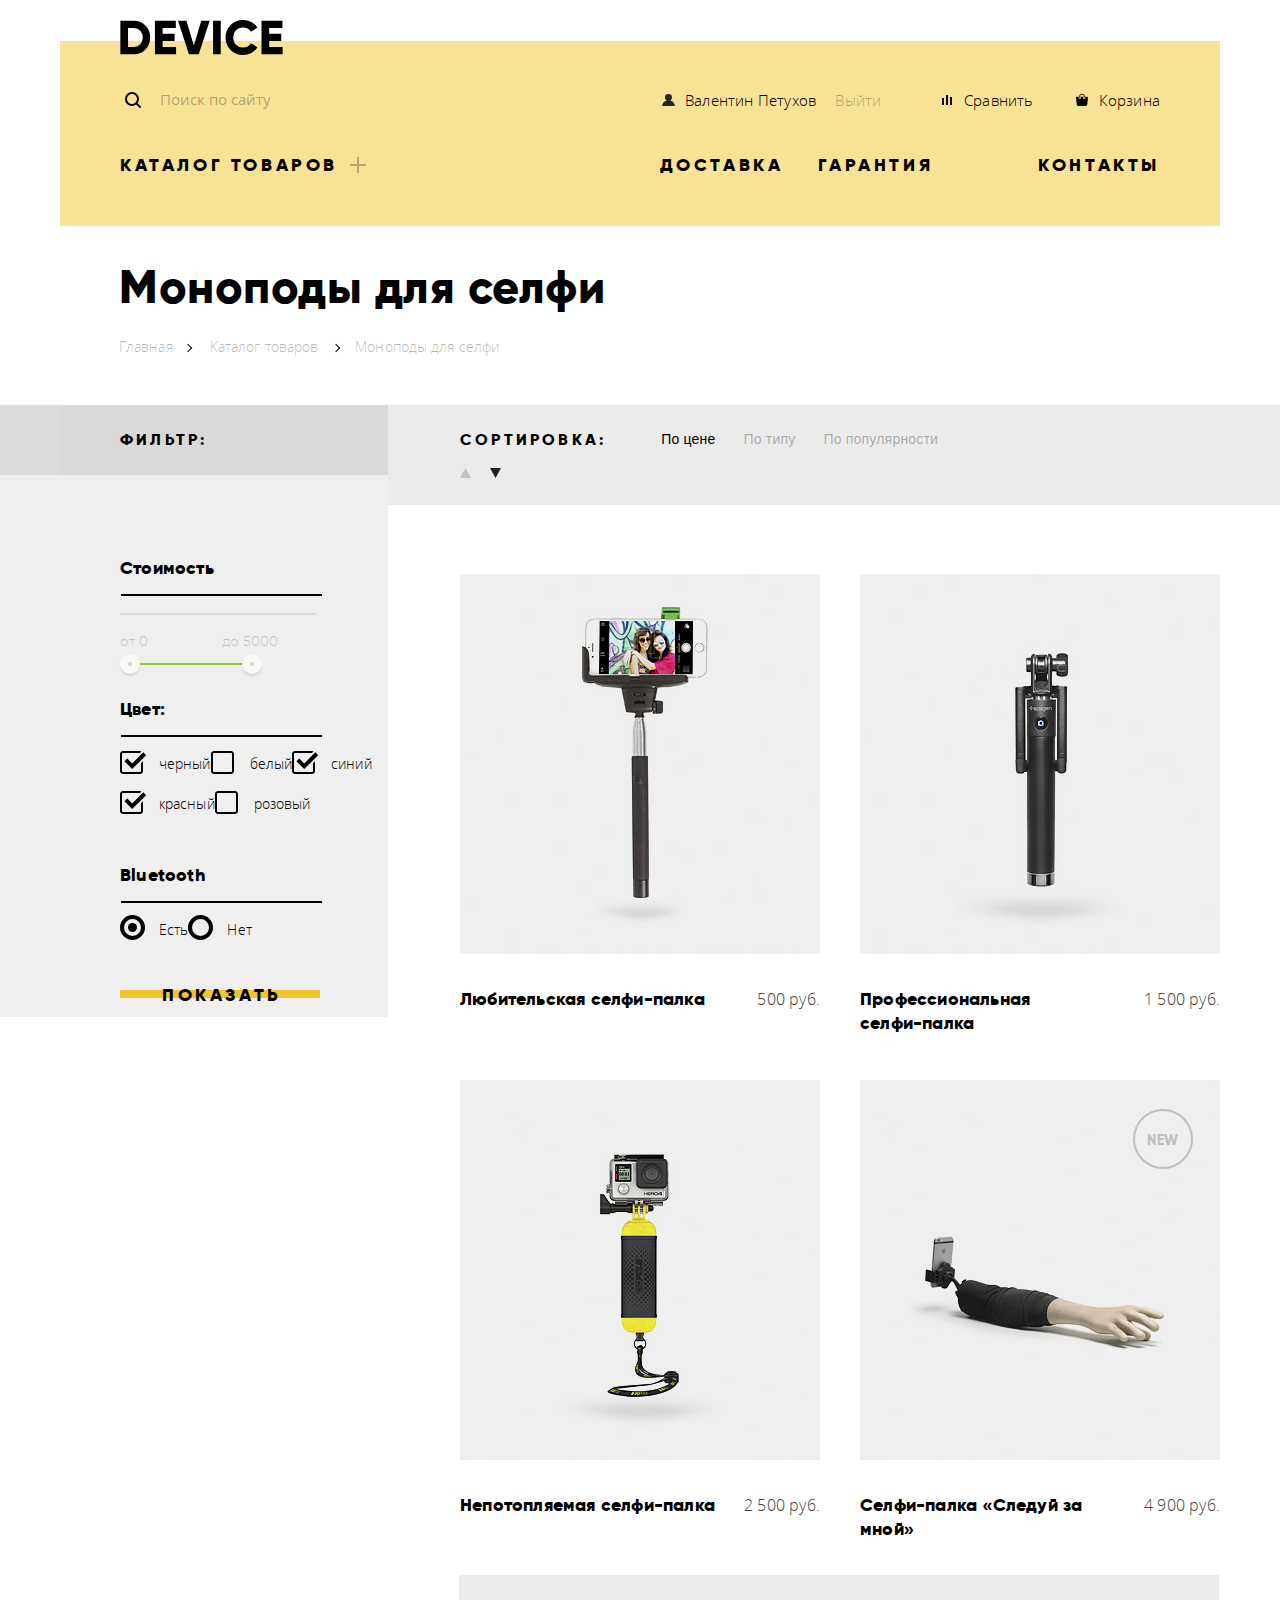
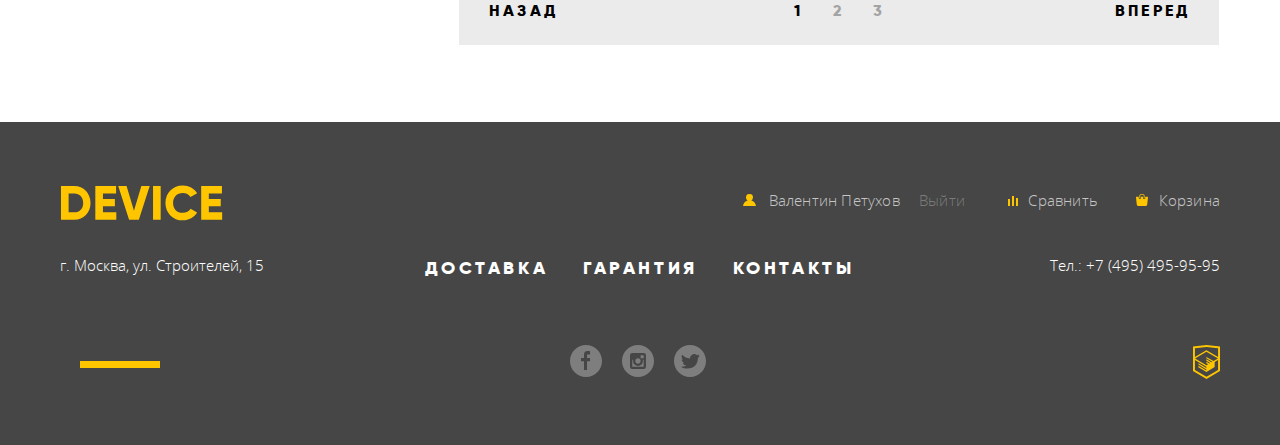
==== commit 061a47cd: "Исправил ошибки и оформил страницу каталога" ====
--- a/catalog.html
+++ b/catalog.html
@@ -6,34 +6,32 @@
     <link rel="stylesheet" href="css/normalize.css">
     <link rel="stylesheet" href="css/style.css">
   </head>
-  <body>
+  <body class="inner-page">
     <header class="header container">
       <a class="header__logo" href="index.html">
         <img class="header__logo-image" src="img/logo-device.svg" width="163" height="35" alt="DEVICE">
       </a>
       <nav class="main-nav">
-        <form class="main-nav__item search-form">
+        <form class="main-nav__item search-form" method="get" action="https://echo.htmlacademy.ru">
           <input class="search-form__item" id="search" type="search" name="search" placeholder="Поиск по сайту">
           <button class="search-form__btn" type="submit">Найти</button>
           <label class="search-form__label" for="search"></label>
         </form>
         <ul class="main-nav__item user-list">
           <li class="user-list__item user-list__item--login">
-            <a class="user-list__link user-list__link--login" href="login.html">Валентин Петухов</a>
-          </li>
-          <li class="user-list__item user-list__item--logout">
-            <a class="user-list__link user-list__link--logout" href="logout.html">Выйти</a>
+            <a class="user-list__link user-list__link--login" href="#">Валентин Петухов</a>
+            <a class="user-list__link user-list__link--logout" href="#">Выйти</a>
           </li>
           <li class="user-list__item user-list__item--compare">
-            <a class="user-list__link user-list__link--compare" href="login.html">Сравнить</a>
+            <a class="user-list__link user-list__link--compare" href="#">Сравнить</a>
           </li>
           <li class="user-list__item">
-            <a class="user-list__link user-list__link--cart" href="cart.html">Корзина</a>
+            <a class="user-list__link user-list__link--cart" href="#">Корзина</a>
           </li>
         </ul>
         <ul class="main-nav__item navigation-list">
           <li class="navigation-list__item">
-            <a href="catalog.html" class="navigation-list__link navigation-list__link--catalog catalog-menu">Каталог товаров</a>
+            <a href="#" class="navigation-list__link navigation-list__link--catalog catalog-menu">Каталог товаров</a>
             <div class="catalog-menu__wrap">
               <ul class="catalog-menu__list">
                 <li class="catalog-menu__item">
@@ -70,217 +68,243 @@
       </nav>
     </header>
 
-    <main class="main container">
-
-      <h1 class="main__title">Моноподы для селфи</h1>
+    <main class="main">
+
+      <div class="container">
+        <h1 class="main__title container">Моноподы для селфи</h1>
+        
+        <ul class="breadcrumbs">
+          <li class="breadcrumbs__item">
+            <a href="index.html" class="breadcrumbs__link">Главная</a>
+          </li>
+          <li class="breadcrumbs__item">
+            <a href="catalog.html" class="breadcrumbs__link">Каталог товаров</a>
+          </li>
+          <li class="breadcrumbs__item">
+            <a class="breadcrumbs__link">Моноподы для селфи</a>
+          </li>
+        </ul>
+      </div>
+
+      <div class="catalog-wrapper">
+        <div class="catalog-left-side-wrapper">
+          <div class="catalog-form-header-wrapper">
+            <div class="catalog-form-header">
+              <h3 class="sidebar__head">Фильтр:</h3>
+            </div>
+          </div>
+          <div class="catalog-form-wrapper">
+            <form class="filter" method="get" action="https://echo.htmlacademy.ru">
+              <fieldset class="filter__item range">
+                <legend class="filter__legend filter__legend--range">Стоимость</legend>
+                  <div class="range__scale"></div>
+                  <div class="range__bar"></div>
+                  <div class="range__toggle range__toggle--min"></div>
+                  <div class="range__toggle range__toggle--max"></div>
+                  <span class="range__cost range__cost--min">от 0</span>
+                  <span class="range__cost range__cost--max">до 5000</span>
+              </fieldset>
+              <fieldset class="filter__item filter__item--color">
+                <legend class="filter__legend">Цвет:</legend>
+                <label class="filter__label">
+                  <input class="filter__checkbox visually-hidden" name="options" type="checkbox" checked>
+                  <span class="filter__checkbox-indicator"></span>
+                  черный
+                </label>
+                <label class="filter__label">
+                  <input class="filter__checkbox visually-hidden" name="options" type="checkbox">
+                  <span class="filter__checkbox-indicator"></span>
+                  белый
+                </label>
+                <label class="filter__label">
+                  <input class="filter__checkbox visually-hidden" name="options" type="checkbox" checked>
+                  <span class="filter__checkbox-indicator"></span>
+                  синий
+                </label>
+                <label class="filter__label">
+                  <input class="filter__checkbox visually-hidden" name="options" type="checkbox" checked>
+                  <span class="filter__checkbox-indicator"></span>
+                  красный
+                </label>
+                <label class="filter__label">
+                  <input class="filter__checkbox visually-hidden" name="options" type="checkbox">
+                  <span class="filter__checkbox-indicator"></span>
+                  розовый
+                </label>
+              </fieldset>
+              <fieldset class="filter__item filter__item--bluetooth">
+                <legend class="filter__legend">Bluetooth</legend>
+                <label class="filter__label">
+                  <input class="filter__radio visually-hidden" name="bluetooth" type="radio" checked>
+                  <span class="filter__radio-indicator"></span>
+                  Есть
+                </label>
+                <label class="filter__label">
+                  <input class="filter__radio visually-hidden" name="bluetooth" type="radio">
+                  <span class="filter__radio-indicator"></span>
+                  Нет
+                </label>
+              </fieldset>
+              <button class="filter__btn button" type="submit">Показать</button>
+          </form>
+        </div>
+      </div>
+      <div class="catalog-right-side-wrapper">
+        <div class="catalog-content-header-wrapper">
+          <div class="catalog-content-header">
+            <h3 class="catalog__head">Сортировка:</h3>
+            <ul class="catalog__sort-list sort-list">
+              <li class="sort-list__item sort-list__item--active">
+                <a class="sort-list__link sort-list__link--active">По цене</a>
+              </li>
+              <li class="sort-list__item">
+                <a class="sort-list__link" href="#">По типу</a>
+              </li>
+              <li class="sort-list__item">
+                <a class="sort-list__link" href="#">По популярности</a>
+              </li>
+            </ul>
+            <ul class="catalog__sort-updown sort-updown">
+              <li class="sort-updown__item">
+                <a class="sort-updown__link" href="#">
+                  <img src="img/icon-up-dir.svg" alt="По возрастанию" width="11" height="10">
+                </a>
+              </li>
+              <li class="sort-updown__item sort-updown__item--active">
+                <a class="sort-updown__link" href="#">
+                  <img src="img/icon-down-dir.svg" alt="По убыванию" width="11" height="10">
+                </a>
+              </li>
+            </ul>
+          </div>
+        </div>
+        <div class="catalog-content-wrapper">
+          <div class="catalog-content">
+            <ul class="catalog__list">
+              <li class="catalog__item gadget">
+                <img src="img/amateur-selfie-stick.jpg" width="360" height="380" alt="Любительская селфи-палка" class="gadget__image">
+                <div class="gadget__info">
+                  <p class="gadget__description">Любительская селфи-палка</p>
+                  <p class="gadget__cost cost">500 руб.</p>
+                </div>
+                <div class="gadget__hover">
+                  <button type="button" class="gadget__btn button">В корзину</button>
+                  <button type="button" class="gadget__comparison">Добавить к сравнению</button>
+                </div>
+              </li>
+              <li class="catalog__item gadget">
+                <img src="img/professional-selfie-stick.jpg" width="360" height="380" alt="Профессиональная селфи-палка " class="gadget__image">
+                <div class="gadget__info">
+                  <p class="gadget__description">Профессиональная селфи-палка </p>
+                  <p class="gadget__cost cost">1 500 руб.</p>
+                </div>
+                <div class="gadget__hover">
+                  <button type="button" class="gadget__btn button">В корзину</button>
+                  <button type="button" class="gadget__comparison">Добавить к сравнению</button>
+                </div>
+              </li>
+              <li class="catalog__item gadget">
+                <img src="img/unsinkable-selfie-stick.jpg" width="360" height="380" alt="Непотопляемая селфи-палка" class="gadget__image">
+                <div class="gadget__info">
+                  <p class="gadget__description">Непотопляемая селфи-палка</p>
+                  <p class="gadget__cost cost">2 500 руб.</p>
+                </div>
+                <div class="gadget__hover">
+                  <button type="button" class="gadget__btn button">В корзину</button>
+                  <button type="button" class="gadget__comparison">Добавить к сравнению</button>
+                </div>
+              </li>
+              <li class="catalog__item catalog__item--new gadget">
+                <img src="img/follow-me-selfie-stick.jpg" width="360" height="380" alt="Селфи-палка «Следуй за мной»" class="gadget__image">
+                <div class="gadget__info">
+                  <p class="gadget__description">Селфи-палка «Следуй за мной»</p>
+                  <p class="gadget__cost cost">4 900 руб.</p>
+                </div>
+                <div class="gadget__hover">
+                  <button type="button" class="gadget__btn button">В корзину</button>
+                  <button type="button" class="gadget__comparison">Добавить к сравнению</button>
+                </div>
+              </li>
+            </ul>
+            <ul class="pagination__list">
+              <li class="pagination__item">
+                <a href="#" class="pagination__button pagination__button--forward pagination__button--disabled">назад</a>
+              </li>
+              <li class="pagination__item pagination-wrap">
+                <ul class="pagination-wrap__list">
+                  <li class="pagination-wrap__item pagination-wrap__item--current">
+                    <a class="pagination-wrap__link">1</a>
+                  </li>
+                  <li class="pagination-wrap__item">
+                    <a href="#" class="pagination-wrap__link">2</a>
+                  </li>
+                  <li class="pagination-wrap__item">
+                    <a href="#" class="pagination-wrap__link">3</a>
+                  </li>
+                </ul>
+              </li>
+              <li class="pagination__item">
+                <a href="#" class="pagination__button pagination__button--back">вперед</a>
+              </li>
+            </ul>
+          </div>
+        </div>
+      </div>
+      </div>
       
-      <ul class="breadcrumbs">
-        <li class="breadcrumbs__item">
-          <a href="index.html" class="breadcrumbs__link">Главная</a>
-        </li>
-        <li class="breadcrumbs__item">
-          <a href="catalog.html" class="breadcrumbs__link">Каталог товаров</a>
-        </li>
-        <li class="breadcrumbs__item">
-          <a class="breadcrumbs__link">Моноподы для селфи</a>
-        </li>
-      </ul>
-
-      <div class="wrapper">
-        <section class="sidebar">
-          <div class="sidebar__title">
-            <h3 class="sidebar__head">Фильтр:</h3>
-          </div>
-          <form class="filter">
-            <fieldset class="filter__item range">
-              <legend class="filter__legend">Стоимость</legend>
-                <div class="range__scale"></div>
-                <div class="range__bar"></div>
-                <div class="range__toggle range__toggle--min"></div>
-                <div class="range__toggle range__toggle--max"></div>
-                <span class="range__cost">от 0</span>
-                <span class="range__cost">до 5000</span>
-            </fieldset>
-            <fieldset class="filter__item filter__item--color">
-              <legend class="filter__legend">Цвет:</legend>
-              <label class="filter__label">
-                <input class="filter__checkbox visually-hidden" name="options" type="checkbox" checked>
-                <span class="filter__checkbox-indicator"></span>
-                черный
-              </label>
-              <label class="filter__label">
-                <input class="filter__checkbox visually-hidden" name="options" type="checkbox">
-                <span class="filter__checkbox-indicator"></span>
-                белый
-              </label>
-              <label class="filter__label">
-                <input class="filter__checkbox visually-hidden" name="options" type="checkbox" checked>
-                <span class="filter__checkbox-indicator"></span>
-                синий
-              </label>
-              <label class="filter__label">
-                <input class="filter__checkbox visually-hidden" name="options" type="checkbox" checked>
-                <span class="filter__checkbox-indicator"></span>
-                красный
-              </label>
-              <label class="filter__label">
-                <input class="filter__checkbox visually-hidden" name="options" type="checkbox">
-                <span class="filter__checkbox-indicator"></span>
-                розовый
-              </label>
-            </fieldset>
-            <fieldset class="filter__item filter__item--bluetooth">
-              <legend class="filter__legend">Bluetooth</legend>
-              <label class="filter__label">
-                <input class="filter__radio visually-hidden" name="fat" type="radio" checked>
-                <span class="filter__radio-indicator"></span>
-                Есть
-              </label>
-              <label class="filter__label">
-                <input class="filter__radio visually-hidden" name="fat" type="radio">
-                <span class="filter__radio-indicator"></span>
-                Нет
-              </label>
-            </fieldset>
-            <button class="filter__button" type="submit">Показать</button>
-        </form>
-      </section>
-      <section class="catalog">
-        <div class="catalog__title">
-          <h3 class="catalog__head">Сортировка:</h3>
-          <ul class="catalog__sort-list sort-list">
-            <li class="sort-list__item sort-list__item--active">
-              <a class="sort-list__link">По цене</a>
-            </li>
-            <li class="sort-list__item">
-              <a class="sort-list__link">По типу</a>
-            </li>
-            <li class="sort-list__item">
-              <a class="sort-list__link">По популярности</a>
+
+    </main>
+
+    <footer class="footer">
+      <div class="container">
+        <div class="footer-top">
+          <a class="footer-top__logo">
+            <img class="footer-top__logo-image" src="img/yellow-logo.svg" width="163" height="35" alt="DEVICE">
+          </a>
+          <ul class="footer-top__item footer-user-list">
+            <li class="footer-user-list__item footer-user-list__item--login">
+              <a class="footer-user-list__link footer-user-list__link--login" href="#">Валентин Петухов</a>
+              <a class="footer-user-list__link footer-user-list__link--logout" href="logout.html">Выйти</a>
+            </li>
+            <li class="footer-user-list__item footer-user-list__item--compare">
+              <a class="footer-user-list__link footer-user-list__link--compare" href="#">Сравнить</a>
+            </li>
+            <li class="footer-user-list__item footer-user-list__item--cart">
+              <a class="footer-user-list__link footer-user-list__link--cart" href="#">Корзина</a>
             </li>
           </ul>
-          <ul class="catalog__sort-updown sort-updown">
-            <li class="sort-updown__item">
-              <a class="sort-updown__link" href="#">
-                <img src="img/sort-up.svg" alt="По возрастанию" width="11" height="10">
-              </a>
-            </li>
-            <li class="sort-updown__item sort-updown__item--active">
-              <a class="sort-updown__link" href="#">
-                <img src="img/sort-down.svg" alt="По убыванию" width="11" height="10">
-              </a>
+        </div>
+        <div class="footer-middle">
+          <p class="footer-middle__address">г. Москва, ул. Строителей, 15</p>
+          <ul class="footer-middle__item footer-navigation-list">
+            <li class="footer-navigation-list__item">
+              <a href="#" class="footer-navigation-list__link">Доставка</a>
+            </li>
+            <li class="footer-navigation-list__item">
+              <a href="#" class="footer-navigation-list__link">Гарантия</a>
+            </li>
+            <li class="footer-navigation-list__item footer-navigation-list__item--contacts">
+              <a href="#" class="footer-navigation-list__link">Контакты</a>
             </li>
           </ul>
-        </div>
-        <ul class="catalog__list">
-          <li class="catalog__item gadget">
-            <img src="img/amateur.jpg" width="360" height="380" alt="Любительская селфи-палка" class="gadget__image">
-            <p class="gadget__description">Любительская селфи-палка</p>
-            <p class="gadget__cost cost">500 руб.</p>
-            <button type="button" class="gadget__btn button">В корзину</button>
-            <button type="button" class="gadget__comparison">Добавить к сравнению</button>
-          </li>
-          <li class="catalog__item gadget">
-            <img src="img/professional.jpg" width="360" height="380" alt="Профессиональная селфи-палка " class="gadget__image">
-            <p class="gadget__description">Профессиональная селфи-палка </p>
-            <p class="gadget__cost cost">1 500 руб.</p>
-            <button type="button" class="gadget__btn button">В корзину</button>
-            <button type="button" class="gadget__comparison">Добавить к сравнению</button>
-          </li>
-          <li class="catalog__item gadget">
-            <img src="img/unsinkable.jpg" width="360" height="380" alt="Непотопляемая селфи-палка" class="gadget__image">
-            <p class="gadget__description">Непотопляемая селфи-палка</p>
-            <p class="gadget__cost cost">2 500 руб.</p>
-            <button type="button" class="gadget__btn button">В корзину</button>
-            <button type="button" class="gadget__comparison">Добавить к сравнению</button>
-          </li>
-          <li class="catalog__item gadget">
-            <img src="img/follow-me.jpg" width="360" height="380" alt="Селфи-палка «Следуй за мной»" class="gadget__image">
-            <p class="gadget__description">Селфи-палка «Следуй за мной»</p>
-            <p class="gadget__cost cost">4 900 руб.</p>
-            <button type="button" class="gadget__btn button">В корзину</button>
-            <button type="button" class="gadget__comparison">Добавить к сравнению</button>
-          </li>
-        </ul>
-        </section>
-      </div>
-      
-      <section class="pagination">
-        <ul class="pagination__list">
-          <li class="pagination__item">
-            <a href="#" class="pagination__button pagination__button--forward pagination__button--disabled">назад</a>
-          </li>
-          <li class="pagination__item pagination-wrap">
-            <ul class="pagination-wrap__list">
-              <li class="pagination-wrap__item pagination-wrap__item--current">
-                <a class="pagination-wrap__link">1</a>
-              </li>
-              <li class="pagination-wrap__item">
-                <a href="#" class="pagination-wrap__link">2</a>
-              </li>
-              <li class="pagination-wrap__item">
-                <a href="#" class="pagination-wrap__link">3</a>
-              </li>
-            </ul>
-          </li>
-          <li class="pagination__item">
-            <a href="#" class="pagination__button pagination__button--back">вперед</a>
-          </li>
-        </ul>
-      </section>
-
-    </main>
-
-    <footer class="footer">
-      <div class="footer-top container">
-        <a class="footer-top__logo">
-          <img class="footer-top__logo-image" src="img/yellow-logo.svg" width="163" height="35" alt="DEVICE">
-        </a>
-        <ul class="footer-top__item footer-user-list">
-          <li class="footer-user-list__item footer-user-list__item--login">
-            <a class="footer-user-list__link footer-user-list__link--login" href="login.html">Валентин Петухов</a>
-          </li>
-          <li class="footer-user-list__item footer-user-list__item--logout">
-            <a class="footer-user-list__link footer-user-list__link--logout" href="logout.html">Выйти</a>
-          </li>
-          <li class="footer-user-list__item footer-user-list__item--compare">
-            <a class="footer-user-list__link footer-user-list__link--compare" href="login.html">Сравнить</a>
-          </li>
-          <li class="footer-user-list__item footer-user-list__item--cart">
-            <a class="footer-user-list__link footer-user-list__link--cart" href="cart.html">Корзина</a>
-          </li>
-        </ul>
-      </div>
-      <div class="footer-middle container">
-        <p class="footer-middle__address">г. Москва, ул. Строителей, 15</p>
-        <ul class="footer-middle__item footer-navigation-list">
-          <li class="footer-navigation-list__item">
-            <a href="#" class="footer-navigation-list__link">Доставка</a>
-          </li>
-          <li class="footer-navigation-list__item">
-            <a href="#" class="footer-navigation-list__link">Гарантия</a>
-          </li>
-          <li class="footer-navigation-list__item footer-navigation-list__item--contacts">
-            <a href="#" class="footer-navigation-list__link">Контакты</a>
-          </li>
-        </ul>
-        <p class="footer-middle__tel">Тел.: +7 (495) 495-95-95</p>
-      </div>
-      <div class="footer-bottom container">
-        <ul class="footer-bottom__social social">
-          <li class="social__item">
-              <a class="social__link social__link--facebook" href="https://www.facebook.com/htmlacademy"><span class="visually-hidden">Мы в Фейсбуке</span></a>
-          </li>    
-          <li class="social__item">
-            <a class="social__link social__link--instagram" href="https://www.instagram.com/htmlacademy"><span class="visually-hidden">Мы в Инстаграме</span></a>
-          </li>
-          <li class="social__item">
-              <a class="social__link social__link--twitter" href="https://www.twitter.com/htmlacademy"><span class="visually-hidden">Мы в Твиттере</span></a>
-          </li>
-        </ul>
-        <a class="footer-bottom__copyright" href="https://htmlacademy.ru/intensive/htmlcss">
-            <img class="footer-bottom__copyright-image" src="img/logo-html.svg" width="27" height="35" alt="html academy">
-        </a>
+          <p class="footer-middle__tel">Тел.: +7 (495) 495-95-95</p>
+        </div>
+        <div class="footer-bottom">
+          <ul class="footer-bottom__social social">
+            <li class="social__item">
+                <a class="social__link social__link--facebook" href="https://www.facebook.com/htmlacademy"><span class="visually-hidden">Мы в Фейсбуке</span></a>
+            </li>    
+            <li class="social__item">
+              <a class="social__link social__link--instagram" href="https://www.instagram.com/htmlacademy"><span class="visually-hidden">Мы в Инстаграме</span></a>
+            </li>
+            <li class="social__item">
+                <a class="social__link social__link--twitter" href="https://www.twitter.com/htmlacademy"><span class="visually-hidden">Мы в Твиттере</span></a>
+            </li>
+          </ul>
+          <a class="footer-bottom__copyright" href="https://htmlacademy.ru/intensive/htmlcss">
+              <img class="footer-bottom__copyright-image" src="img/logo-html.svg" width="27" height="35" alt="html academy">
+          </a>
+        </div>
       </div>
     </footer>
 
--- a/css/style.css
+++ b/css/style.css
@@ -70,6 +70,7 @@
     width: 1200px;
     padding: 0 20px;
     margin: 0 auto;
+    box-sizing: border-box;
 }
 
 .button {
@@ -92,7 +93,7 @@
 }
 
 .button:active {
-    color: rgba(0, 0, 0, 0.3)
+    color: rgba(0, 0, 0, 0.3);
 }
 
 .button::before {
@@ -104,7 +105,7 @@
     width: inherit;
     height: 8px;
     margin-top: -5px;
-    background-color: #f0c52e
+    background-color: #f0c52e;
 }
 
 .button:hover::before,.button:focus::before {
@@ -124,17 +125,21 @@
 
 .header {
     position: relative;
-    margin-top: 40px;
     width: 1160px;
     box-sizing: border-box;
-    min-height: 300px;
-    background-color: #f7e296;
+    min-height: 340px;
+    background-image: linear-gradient(#ffffff 12%, #f7e296 12%);
+}
+
+.inner-page .header {
+    min-height: 226px;
+    background-image: linear-gradient(#ffffff 18%, #f7e296 18%);
 }
 
 .header__logo {
     position: absolute;
     left: 60px;
-    top: -17px;
+    top: 20px;
 }
 
 .header__logo:hover,
@@ -146,6 +151,7 @@
     display: flex;
     flex-wrap: wrap;
     padding: 40px;
+    padding-top: 80px;
     padding-bottom: 0;
 }
 
@@ -206,7 +212,7 @@
 .search-form__btn {
     position: absolute;
     display: none;
-    top: -7px;
+    top: -4px;
     left: 330px;
     width: 85px;
     margin-top: auto;
@@ -232,6 +238,15 @@
     background-color: #000000;
 }
 
+.search-form__btn:active {
+    color: rgba(255, 255, 255, 0.3);
+    display: block;
+}
+
+.search-form__btn:active ~ .search-form__label::before {
+    display: block;
+}
+
 .user-list {
     list-style: none;
     padding: 0;
@@ -245,6 +260,12 @@
 
 .user-list__item {
     position: relative;
+}
+
+.user-list__link--logout {
+    padding-left: 0;
+    margin-left: 15px;
+    color: rgba(0, 0, 0, 0.3);
 }
 
 .user-list__item--compare {
@@ -356,7 +377,7 @@
 
 .catalog-menu__wrap {
     position: absolute;
-    top: 135px;
+    top: 175px;
     left: 0;
     z-index: 2;
     width: 1160px;
@@ -368,7 +389,7 @@
 }
 
 .catalog-menu__wrap:hover {
-    display: block
+    display: block;
 }
 
 .catalog-menu__list {
@@ -404,7 +425,19 @@
     letter-spacing: 0.2px;
 }
 
+.catalog-menu__link:hover {
+    color: rgba(0, 0, 0, 0.6);
+}
+
+.catalog-menu__link:active {
+    color: rgba(0, 0, 0, 0.3);
+}
+
 /* -------------------------------promo ----------------------------------------*/
+
+.main {
+    box-sizing: border-box;
+}
 
 .promo {
     position: relative;
@@ -506,7 +539,7 @@
 .promo-slider__controls {
     position: absolute;
     right: 103px;
-    bottom: 138px;
+    bottom: 140px;
     z-index: 1;
     display: flex;
     justify-content: space-between;
@@ -537,17 +570,17 @@
 }
 
 .slide--one::after {
-    content: "01"
+    content: "01";
 }
 
 .slide--two::after {
     content: "02";
-    right: 52px
+    right: 52px;
 }
 
 .slide--three::after {
     content: "03";
-    right: 53px
+    right: 53px;
 }
 
 .promo-slider__control {
@@ -598,7 +631,7 @@
 
 .categories {
     box-sizing: border-box;
-    margin-top: 115px;
+    margin-top: 110px;
 }
 
 .categories__list {
@@ -614,17 +647,19 @@
     width: 160px;
     height: 160px;
     background-color: #f7e296;
-    background-image: url(../img/popular-1.svg);
-    background-position: center center;
-    background-repeat: no-repeat;
-}
-
-.categories__link-wrap--monopods {
-    background-image: url(../img/popular-2.svg);
+    display: flex; 
+}
+
+.categories__link-img {
+    margin: auto;
 }
 
 .categories__link-wrap--monopods + .categories__heading {
     width: 100px;
+}
+.categories__link-wrap--monopods .categories__link-img {
+    margin: 2px auto;
+    margin-top: auto;
 }
 
 .categories__link:hover .categories__link-wrap,
@@ -632,20 +667,9 @@
     background-color: #f0c52e;
 }
 
-.categories__link-wrap--action {
-    background-image: url(../img/popular-3.svg);
-}
-
-.categories__link-wrap--fitness {
-    background-image: url(../img/popular-4.svg);
-}
-
-.categories__link-wrap--clock {
-    background-image: url(../img/popular-5.svg);
-}
-
-.categories__link-wrap--quadcopters {
-    background-image: url(../img/popular-6.svg);
+.categories__link:active .categories__link-img,
+.categories__link:active .categories__heading {
+    opacity: 0.3;
 }
 
 .categories__heading {
@@ -666,24 +690,15 @@
 
 .services {
     position: relative;
-    margin-top: 20px;
-    box-sizing: border-box;
-}
-
-.services::before {
-    content: "";
-    position: absolute;
-    top: 163px;
-    left: 0;
-    z-index: -1;
-    width: 100%;
-    height: 288px;
-    background-color: #e5e5e5;
+    margin-top: 22px;
+    box-sizing: border-box;
+    background-image: linear-gradient(#ffffff 36%, #e5e5e5 36%);
 }
 
 .services__benefit {
     display: flex;
-    padding-bottom: 118px;
+    padding-bottom: 115px;
+    box-sizing: border-box;
 }
 
 .benefit__block {
@@ -696,7 +711,7 @@
 
 .block__heading {
     width: 217px;
-    height: 39px;
+    min-height: 39px;
     font-family: "Gilroy", "Arial", sans-serif;
     font-size: 47px;
     font-weight: 800;
@@ -706,7 +721,7 @@
     text-align: left;
     color: #000000;
     margin: 0;
-    padding-bottom: 39px;
+    padding-bottom: 30px;
 }
 
 .block__description {
@@ -809,13 +824,13 @@
 
 .benefit__input:focus~.benrfit__toggle label {
     outline: 1px dotted #212121;
-    outline: 5px auto -webkit-focus-ring-color
+    outline: 5px auto -webkit-focus-ring-color;
 }
 
 .benefit__input[id=button-1]:checked~.benrfit__toggle label[for=button-1],
 .benefit__input[id=button-2]:checked~.benrfit__toggle label[for=button-2],
 .benefit__input[id=button-3]:checked~.benrfit__toggle label[for=button-3] {
-    color: #f7e184
+    color: #f7e184;
 }
 
 .benefit__input[id=button-1]:checked~.benrfit__toggle label[for=button-1]::before,
@@ -855,7 +870,7 @@
 /* -------------------------------manufacturers ----------------------------------------*/
 
 .manufacturers {
-    margin-top: 90px;
+    margin-top: 95px;
     box-sizing: border-box;
 }
 
@@ -887,7 +902,7 @@
 
 .advantages {
     display: flex;
-    margin-top: 90px;
+    margin-top: 87px;
     padding-top: 50px;
     padding-bottom: 77px;
     flex-wrap: wrap;
@@ -895,12 +910,25 @@
     justify-content: space-between;
 }
 
-.advantages__company, .advantages__contacts {
+.advantages__company,
+.advantages__contacts {
+    position: relative;
     display: flex;
     flex-direction: column;
     width: 560px;
     min-height: 524px;
     box-sizing: border-box;
+}
+
+.advantages__company::before,
+.advantages__contacts::before {
+    content: "";
+    position: absolute;
+    top: -52px;
+    left: 0;
+    width: 80px;
+    height: 7px;
+    background-color: #000000;
 }
 
 .company__title, .contacts__title {
@@ -971,10 +999,10 @@
 /* -------------------------------footer ----------------------------------------*/
 
 .footer {
+    padding-top: 63px;
+    padding-bottom: 57px;
+    color: #fff;
     background-color: #464646;
-    color: rgba(255, 255, 255, 0.7);
-    padding: 65px 0;
-    box-sizing: border-box;
 }
 
 .footer-top {
@@ -1008,17 +1036,17 @@
 
 .footer-user-list__link--login::before {
     left: -26px;
-    background-image: url(../img/yellow-user.svg)
+    background-image: url(../img/yellow-user.svg);
 }
 
 .footer-user-list__link--compare::before {
     bottom: 2px;
     left: -20px;
-    background-image: url(../img/yellow-compare.svg)
+    background-image: url(../img/yellow-compare.svg);
 }
 
 .footer-user-list__link--cart::before {
-    background-image: url(../img/yellow-cart.svg)
+    background-image: url(../img/yellow-cart.svg);
 }
 
 .footer-user-list__item--login {
@@ -1039,7 +1067,13 @@
 }
 
 .footer-user-list__link:active {
-    color: rgba(255,255,255,.3);
+    color: rgba(255, 255, 255, 0.3);
+}
+
+.footer-user-list__link--logout {
+    padding-left: 0;
+    margin-left: 15px;
+    color: rgba(255, 255, 255, 0.3);
 }
 
 .footer-user-list__link:hover::before {
@@ -1081,7 +1115,7 @@
     line-height: 1.33;
     letter-spacing: 3.6px;
     text-align: left;
-    color: rgba(255, 255, 255, 0.7);
+    color: #ffffff;
     text-transform: uppercase;
 }
 
@@ -1158,6 +1192,842 @@
     opacity: 0.3;
 }
 
-.wrapper {
-    display: flex;
+/* -------------------------------feedback-popup ----------------------------------------*/
+
+.feedback-popup {
+    position: fixed;
+    top: 50%;
+    left: 50%;
+    width: 960px;
+    box-sizing: border-box;
+    margin-left: -480px;
+    margin-top: -277px;
+    min-height: 553px;
+    padding: 76px 100px;
+    padding-top: 93px;
+    background-color: #ffffff;
+    z-index: 2;
+}
+
+.feedback-popup__form {
+    display: flex;
+    flex-wrap: wrap;
+}
+
+.feedback-popup__wrap--name {
+    padding-right: 40px;
+    padding-bottom: 34px;
+}
+
+.feedback-popup__label {
+    padding-bottom: 6px;
+    font-weight: 800;
+    font-size: 18px;
+    line-height: 24px;
+    font-family: "Gilroy","Arial",sans-serif;
+    color: #000000;
+    cursor: pointer;
+}
+
+.feedback-popup__wrap--comment {
+    padding-bottom: 20px;
+}
+
+.feedback-popup__wrap--comment label {
+    padding-bottom: 8px;
+}
+
+.feedback-popup__item {
+    display: block;
+    width: 360px;
+    height: 50px;
+    padding-top: 16px;
+    padding-right: 19px;
+    padding-bottom: 16px;
+    padding-left: 19px;
+    font-weight: normal;
+    font-size: 14px;
+    line-height: 18px;
+    font-family: "Open Sans","Arial",sans-serif;
+    color: #464646;
+    background-color: rgba(230, 230, 230, 0.5);
+    border: 0;
+    outline: 0;
+    box-sizing: border-box;
+}
+
+.feedback-popup__item::placeholder {
+    color: rgba(70, 70, 70, 0.4);
+}
+
+.feedback-popup__item:hover {
+    background-color: rgba(230, 230, 230, 0.8);
+}
+
+.feedback-popup__item:focus {
+    background-color: #ffffff;
+    border: 3px solid rgba(240, 197, 46, 0.5);
+}
+
+.feedback-popup__comment {
+    display: block;
+    width: 760px;
+    min-height: 156px;
+    padding: 14px 19px;
+    font-size: 14px;
+    line-height: 18px;
+    color: #464646;
+    background-color: rgba(230, 230, 230, 0.5);
+    border: 0;
+    outline: 0;
+    resize: none;
+}
+
+.feedback-popup__comment::placeholder {
+    font-weight: 400;
+    font-size: 14px;
+    line-height: 18px;
+    font-family: "Open Sans","Arial",sans-serif;
+    color: rgba(70, 70, 70, 0.4);
+}
+
+.feedback-popup__comment:hover {
+    background-color: rgba(230, 230, 230, 0.8);
+}
+
+.feedback-popup__comment:focus {
+    background-color: #ffffff;
+    border: 3px solid rgba(240, 197, 46, 0.5);
+}
+
+.feedback-popup__close, .map-popup__close {
+    position: absolute;
+    top: 22px;
+    right: 22px;
+    width: 55px;
+    height: 55px;
+    background-color: #f0c52e;
+    border: 0;
+    border-radius: 50%;
+    cursor: pointer;
+    opacity: 0.5;
+}
+
+.feedback-popup__close::before,
+.map-popup__close::before,
+.feedback-popup__close::after,
+.map-popup__close::after {
+    content: "";
+    position: absolute;
+    top: 50%;
+    left: 50%;
+    width: 2px;
+    height: 30px;
+    background-color: #ffffff;
+}
+
+.feedback-popup__close::before,
+.map-popup__close::before {
+    transform: translate(-50%, -50%) rotate(45deg);
+}
+
+.feedback-popup__close::after,
+.map-popup__close::after {
+    transform: translate(-50%, -50%) rotate(135deg);
+}
+
+.feedback-popup__btn {
+    width: 200px;
+    background: 0 0;
+    border: 0;
+    margin-top: 18px;
+}
+
+/* -------------------------------map-popup ----------------------------------------*/
+
+.map-popup {
+    position: fixed;
+    width: 960px;
+    height: 560px;
+    top: 50%;
+    left: 50%;
+    margin-left: -480px;
+    margin-top: -280px;
+    z-index: 2;
+    background-color: #ffffff;
+    box-shadow: 0 10px 20px rgba(0, 0, 0, 0.2);
+}
+
+.map-popup__wrap {
+    position: relative;
+}
+
+.map-popup__wrap iframe {
+    width: 960px;
+    height: 560px;
+    border: 0;
+}
+
+/* -------------------------------catalog ----------------------------------------*/
+
+.main__title {
+    margin: 0;
+    padding-top: 37px;
+    padding-left: 59px;
+    padding-bottom: 20px;
+    font-weight: 800;
+    font-size: 47px;
+    line-height: 48px;
+    font-family: "Gilroy","Arial",sans-serif;
+    color: #000000;
+    letter-spacing: 0.5px;
+}
+
+/* -------------------------------breadcrumbs ----------------------------------------*/
+
+.breadcrumbs {
+    display: flex;
+    margin: 0;
+    padding: 0;
+    padding-bottom: 44px;
+    padding-left: 59px;
+    list-style-type: none;
+}
+
+.breadcrumbs__item {
+    position: relative;
+    padding-right: 37px;
+}
+
+.breadcrumbs__item::after {
+    content: "";
+    position: absolute;
+    top: 14px;
+    right: 19px;
+    width: 5px;
+    height: 5px;
+    border-top: 1px solid #000000;
+    border-right: 1px solid #000000;
+    transform: rotate(45deg);
+}
+
+.breadcrumbs__item:nth-child(2)::after {
+    right: 16px;
+}
+
+.breadcrumbs__item:last-child::after {
+    display: none;
+}
+
+.breadcrumbs__item .breadcrumbs__link {
+    font-size: 14px;
+    line-height: 24px;
+    color: rgba(0, 0, 0, 0.3);
+    letter-spacing: 0.1px;
+}
+
+.breadcrumbs__item .breadcrumbs__link:hover {
+    color: rgba(0, 0, 0, 0.6);
+}
+
+.breadcrumbs__item:last-child .breadcrumbs__link:hover {
+    color: rgba(0, 0, 0, 0.3);
+}
+
+.breadcrumbs__item:last-child .breadcrumbs__link:active {
+    color: rgba(0, 0, 0, 0.3);
+}
+
+.breadcrumbs__item .breadcrumbs__link:active {
+    color: rgba(0, 0, 0, 0.1);
+}
+
+
+.catalog-wrapper {
+    display: flex;
+}
+
+/* -------------------------------filter ----------------------------------------*/
+.catalog-left-side-wrapper, .catalog-right-side-wrapper {
+    flex-grow: 1;
+}
+
+.catalog-form-header-wrapper {
+    display: flex;
+    justify-content: flex-end;
+    background-color: #dcdcdc;
+}
+
+.catalog-form-header {
+    width: 328px;
+}
+
+.sidebar__head {
+    margin: 0;
+    padding: 23px 68px;
+    padding-left: 60px;
+    font-weight: 800;
+    font-size: 16px;
+    line-height: 24px;
+    font-family: "Gilroy","Arial",sans-serif;
+    color: #000000;
+    text-transform: uppercase;
+    letter-spacing: 3.2px;
+    box-sizing: border-box;
+    background-color: #d9d9d9;
+}
+
+.catalog-form-wrapper {
+    display: flex;
+    justify-content: flex-end;
+    background-color: #efefef;
+}
+
+.filter {
+    display: flex;
+    flex-wrap: wrap;
+    flex-direction: column;
+    width: 328px;
+    padding-top: 69px;
+    padding-left: 60px;
+    box-sizing: border-box;
+}
+
+.filter__item {
+    position: relative;
+    display: flex;
+    flex-wrap: wrap;
+    margin: 0;
+    border: none;
+    padding: 9px 0;
+}
+
+.filter__item--color {
+    padding-bottom: 27px;
+}
+
+.filter__item::before {
+    content: "";
+    position: absolute;
+    top: 0;
+    left: 1px;
+    width: 201px;
+    height: 2px;
+    background-color: #000000;
+}
+
+.filter__legend--range {
+    padding-bottom: 35px;
+}
+
+.range {
+    padding-top: 19px;
+    padding-left: 0;
+    padding-right: 20px;
+    padding-bottom: 30px;
+    display: block;
+}
+
+.range__scale {
+    position: relative;
+    width: 196px;
+    height: 2px;
+    background-color: #dbdbdb;
+    margin-bottom: 10px;
+}
+
+.range__bar {
+    position: absolute;
+    top: 69px;
+    left: 20px;
+    width: 110px;
+    height: 2px;
+    background-color: #91c92f;
+}
+
+.range__toggle {
+    position: absolute;
+    top: 60px;
+    width: 20px;
+    height: 20px;
+    box-sizing: border-box;
+    border: 8px solid #f8f7f4;
+    border-radius: 50%;
+    background-color: #d4d4d4;
+    box-shadow: 0 2px 2px rgba(0, 0, 0, 0.1);
+    cursor: pointer;
+}
+
+.range__toggle--min {
+    left: 0;
+}
+
+.range__toggle--max {
+    left: 122px;
+}
+
+.range__cost {
+    font-weight: 300;
+    font-size: 14px;
+    line-height: 24px;
+    font-family: "Gilroy","Arial",sans-serif;
+    color: rgba(0, 0, 0, 0.2);
+    letter-spacing: 0;
+}
+
+.range__cost--min {
+    padding-right: 70px;
+}
+
+.range {
+    display: block;
+}
+
+.filter__legend {
+    font-family: "Gilroy", "Arial", sans-serif;
+    font-size: 18px;
+    font-weight: 800;
+    font-style: normal;
+    line-height: 1.33;
+    letter-spacing: 0.2px;
+    color: #000000;
+    margin: 0;
+    padding-top: 13px;
+    padding-bottom: 13px;
+}
+
+.filter__label {
+    font-family: "OpenSans", "Arial", sans-serif;
+    font-size: 14px;
+    font-weight: 300;
+    font-style: normal;
+    line-height: 2.86;
+    letter-spacing: 0.1px;
+    color: #000000;
+    position: relative;
+    cursor: pointer;
+    padding-left: 39px;
+}
+
+.filter__label input[type="checkbox"] + .filter__checkbox-indicator {
+    position: absolute;
+    bottom: 10px;
+    left: 0;
+    width: 27px;
+    height: 23px;
+    background-image: url(../img/checkbox-off.svg);
+    background-size: contain;
+    background-repeat: no-repeat;
+}
+
+.filter__label input[type="checkbox"]:hover + .filter__checkbox-indicator {
+    opacity: 0.6;
+}
+
+.filter__label input[type="checkbox"]:focus + .filter__checkbox-indicator,
+.filter__label input[type="radio"]:focus + .filter__radio-indicator {
+    outline: thin dotted;
+    outline: 5px auto -webkit-focus-ring-color;
+}
+
+.filter__label input[type="checkbox"]:checked + .filter__checkbox-indicator {
+    background-image: url(../img/checkbox-on.svg);
+}
+
+.filter__label input[type="checkbox"]:disabled + .filter__checkbox-indicator {
+    opacity: 0.25;
+}
+
+.filter__label input[type="radio"] + .filter__radio-indicator {
+    position: absolute;
+    bottom: 10px;
+    left: 0;
+    width: 25px;
+    height: 25px;
+    box-sizing: border-box;
+    border: 4px solid #000000;
+    border-radius: 50%;
+}
+
+.filter__label input[type="radio"]:checked + .filter__radio-indicator::before {
+    content: "";
+    position: absolute;
+    bottom: 4px;
+    left: 4px;
+    width: 9px;
+    height: 9px;
+    border-radius: 50%;
+    background-color: #000000;
+}
+
+.filter__label input[type="radio"]:hover + .filter__radio-indicator {
+    border-color: rgba(0, 0, 0, 0.6);
+}
+
+.filter__label input[type="radio"]:checked:hover + .filter__radio-indicator::before {
+    background-color: rgba(0, 0, 0, 0.6);
+}
+
+.filter__label input[type="radio"]:disabled + .filter__radio-indicator {
+    border-color: rgba(0, 0, 0, 0.25);
+}
+
+.filter__label input[type="radio"]:checked:disabled + .filter__radio-indicator::before {
+    background-color: rgba(0, 0, 0, 0.25);
+}
+
+.filter__item--bluetooth {
+    padding-bottom: 23px;
+}
+
+.filter__btn {
+    width: 200px;
+    margin-left: 2px;
+    background: 0 0;
+    border: 0;
+}
+
+/* -------------------------------catalog ----------------------------------------*/
+
+.catalog-content-header-wrapper {
+    display: flex;
+    background-color: #ebebeb;
+}
+
+.catalog-content-header {
+    display: flex;
+    width: 832px;
+    flex-wrap: wrap;
+    align-items: center;
+    width: 832px;
+    padding-top: 18px;
+    padding-bottom: 18px;
+    padding-left: 72px;
+    box-sizing: border-box;
+}
+
+.catalog-content-wrapper {
+    display: flex;
+    background-color: #ffffff;
+}
+
+.catalog-content {
+    width: 832px;
+}
+
+.catalog__head {
+    margin: 0;
+    margin-right: 55px;
+    font-weight: 800;
+    font-size: 16px;
+    line-height: 24px;
+    font-family: "Gilroy","Arial",sans-serif;
+    color: #000000;
+    text-transform: uppercase;
+    letter-spacing: 3.2px;
+}
+
+.catalog__sort-list {
+    display: flex;
+    flex-wrap: wrap;
+    width: 519px;
+    margin: 0;
+    padding: 0;
+    padding-right: 18px;
+    padding-bottom: 4px;
+    list-style: none;
+    box-sizing: border-box;
+}
+
+.sort-list__item {
+    margin-right: 28px;
+}
+
+.sort-list__link {
+    font-weight: 400;
+    font-size: 14px;
+    line-height: 18px;
+    font-family: "Open Sans","Arial",sans-serif;
+    color: rgba(0, 0, 0, 0.3);
+}
+
+.sort-list__link--active {
+    color: #000000;
+}
+
+.sort-list__link:hover {
+    color: rgba(0, 0, 0, 0.6);
+}
+
+.sort-list__link:active {
+    color: #000000;
+}
+
+.sort-list__link--active:hover {
+    color: #000000;
+}
+
+.catalog__sort-updown {
+    display: flex;
+    justify-content: space-between;
+    align-items: center;
+    width: 41px;
+    margin: 0;
+    padding: 0;
+    list-style-type: none;
+}
+.sort-updown__item {
+    opacity: 0.2;
+}
+
+.sort-updown__item--active {
+    opacity: 1;
+}
+
+.sort-updown__item:hover {
+    opacity: 0.4;
+}
+
+.sort-updown__item:active {
+    opacity: 1;
+}
+
+.catalog__list {
+    display: flex;
+    flex-wrap: wrap;
+    width: 852px;
+    margin: 0;
+    padding-top: 69px;
+    padding-left: 72px;
+    list-style: none;
+    box-sizing: border-box;
+}
+
+.catalog__item {
+    position: relative;
+    width: 360px;
+    margin-right: 40px;
+}
+
+.catalog__item:nth-child(2n) {
+    margin-right: 0;
+}
+
+.catalog__item--new::before {
+    content: "NEW";
+    position: absolute;
+    top: 29px;
+    right: 27px;
+    box-sizing: border-box;
+    width: 60px;
+    height: 60px;
+    font-weight: 800;
+    font-size: 14px;
+    line-height: 60px;
+    font-family: "Gilroy","Arial",sans-serif;
+    text-align: center;
+    color: #000000;
+    text-transform: uppercase;
+    letter-spacing: 0.7px;
+    border: 2px solid #000000;
+    border-radius: 50%;
+    opacity: 0.2;
+}
+
+.gadget__info {
+    display: flex;
+    justify-content: space-between;
+    padding-top: 24px;
+    padding-bottom: 45px;
+}
+
+.gadget__description {
+    width: 260px;
+    margin: 0;
+    font-weight: 800;
+    font-size: 18px;
+    line-height: 24px;
+    font-family: "Gilroy","Arial",sans-serif;
+    color: #000000;
+    letter-spacing: 0.2px;
+}
+
+.catalog__item:nth-child(2) .gadget__description {
+    width: 180px;
+}
+
+.gadget__cost {
+    font-size: 16px;
+    line-height: 24px;
+    letter-spacing: 0.2px;
+    margin: 0;
+}
+
+.gadget__hover {
+    position: absolute;
+    top: 0;
+    left: 0;
+    display: none;
+    width: 360px;
+    height: 380px;
+    padding-top: 169px;
+    padding-right: 90px;
+    padding-left: 90px;
+    text-align: center;
+    background-color: rgba(238, 238, 238, 0.7);
+    box-sizing: border-box;
+}
+
+.catalog__item:hover .gadget__hover {
+    display: block;
+}
+
+.gadget__btn {
+    width: 200px;
+    margin-bottom: 6px;
+    margin-left: -11px;
+    background: 0 0;
+    border: 0;
+}
+
+.gadget__comparison {
+    display: inline;
+    font-size: 13px;
+    line-height: 20px;
+    color: #000000;
+    letter-spacing: 0.1px;
+    opacity: 0.5;
+    border: 0;
+    background: none;
+    cursor: pointer;
+}
+
+.gadget__comparison:hover {
+    opacity: 1;
+}
+
+.gadget__comparison:active {
+    opacity: 0.2;
+}
+
+/* -------------------------------pagination ----------------------------------------*/
+
+.pagination__list {
+    display: flex;
+    justify-content: space-between;
+    align-items: center;
+    width: 760px;
+    margin: 0;
+    margin-top: -11px;
+    margin-bottom: 77px;
+    margin-left: 71px;
+    padding: 0;
+    list-style-type: none;
+    background-color: rgba(0, 0, 0, 0.08);
+}
+
+.pagination__button {
+    font-weight: 800;
+    font-size: 16px;
+    line-height: 24px;
+    font-family: "Gilroy","Arial",sans-serif;
+    color: #000000;
+    text-transform: uppercase;
+    letter-spacing: 3.2px;
+    cursor: pointer;
+    box-sizing: border-box;
+}
+
+.pagination__button--back {
+    display: block;
+    width: 134px;
+    padding-top: 24px;
+    padding-right: 30px;
+    padding-bottom: 22px;
+    padding-left: 30px;
+    text-align: right;
+}
+
+.pagination__button--forward {
+    display: block;
+    width: 134px;
+    padding-top: 24px;
+    padding-right: 30px;
+    padding-bottom: 22px;
+    padding-left: 30px;
+}
+
+.pagination__button:hover {
+    background-color: rgba(0, 0, 0, 0.08);
+}
+
+.pagination__button:active {
+    color: rgba(0, 0, 0, 0.3);
+}
+
+.pagination-wrap__list {
+    display: flex;
+    justify-content: center;
+    align-items: center;
+    margin: 0;
+    padding: 0;
+    list-style-type: none;
+}
+
+.pagination-wrap__item {
+    width: 40px;
+    text-align: center;
+}
+
+.pagination-wrap__link {
+    font-weight: 800;
+    font-size: 16px;
+    line-height: 24px;
+    font-family: "Gilroy","Arial",sans-serif;
+    color: #000000;
+    letter-spacing: 3.2px;
+    opacity: 0.3;
+}
+
+.pagination-wrap__item--current .pagination-wrap__link{
+    opacity: 1;
+}
+
+.pagination-wrap__link:hover {
+    opacity: 0.6;
+}
+
+.pagination-wrap__link:active {
+    opacity: 1;
+}
+
+.pagination-wrap__item--current .pagination-wrap__link:hover {
+    opacity: 1;
+}
+
+@keyframes bounce {
+    0% { -webkit-transform: translateY(-2000px); transform: translateY(-2000px); }
+    70% { -webkit-transform: translateY(30px); transform: translateY(30px); }
+    90% { -webkit-transform: translateY(-10px); transform: translateY(-10px); }
+    100% { -webkit-transform: translateY(0); transform: translateY(0); }
+}
+
+.feedback-animation {
+    -webkit-animation-name: bounce;
+            animation-name: bounce;
+    -webkit-animation-duration: 0.6s;
+            animation-duration: 0.6s;
+}
+
+@keyframes shake {
+    0%, 100% { -webkit-transform: translateX(0); transform: translateX(0); }
+    10%, 30%, 50%, 70%, 90% { -webkit-transform: translateX(-10px); transform: translateX(-10px); }
+    20%, 40%, 60%, 80% { -webkit-transform: translateX(10px); transform: translateX(10px); }
+}
+
+.feedback-error {
+    -webkit-animation-name: shake;
+            animation-name: shake;
+    -webkit-animation-duration: 0.6s;
+            animation-duration: 0.6s;
 }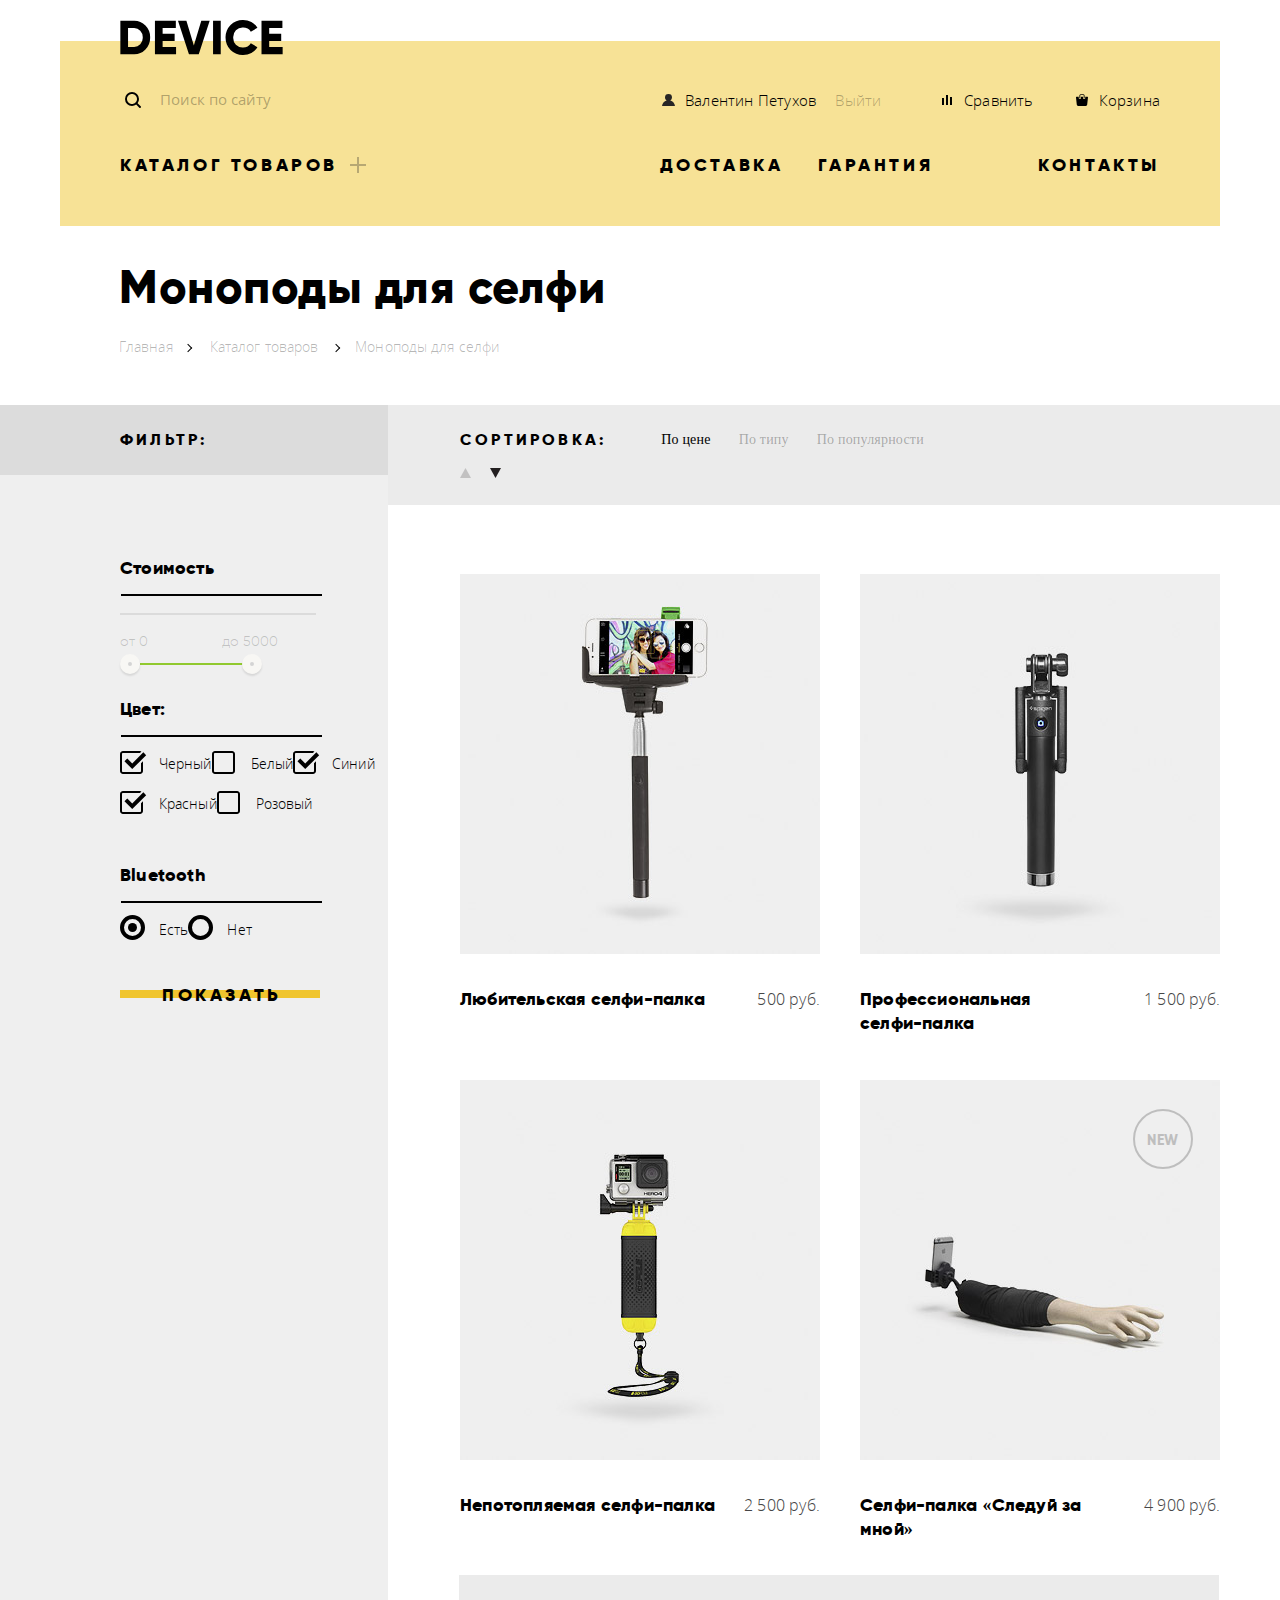
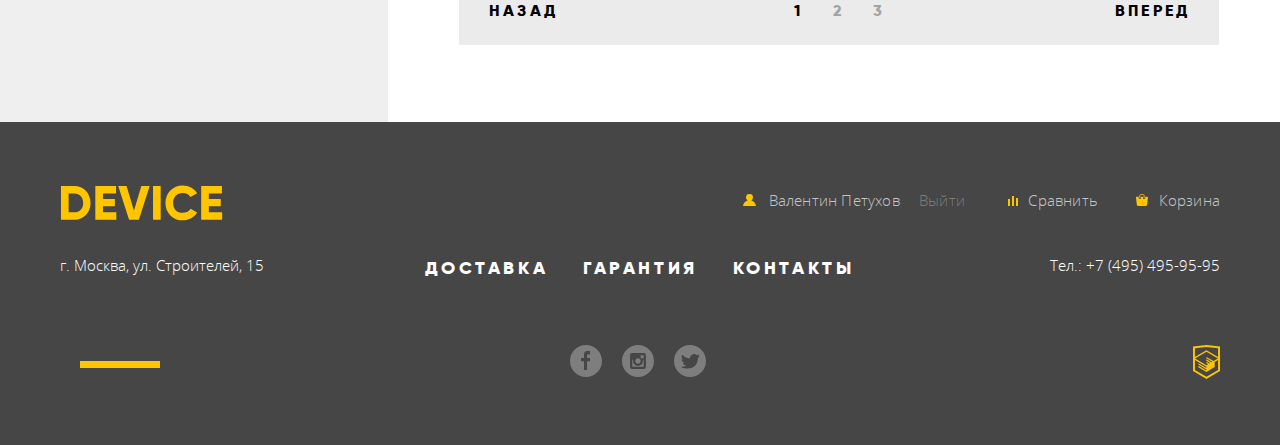
==== commit cbd33cb8: "Исправил ошибки" ====
--- a/catalog.html
+++ b/catalog.html
@@ -109,27 +109,27 @@
                 <label class="filter__label">
                   <input class="filter__checkbox visually-hidden" name="options" type="checkbox" checked>
                   <span class="filter__checkbox-indicator"></span>
-                  черный
+                  Черный
                 </label>
                 <label class="filter__label">
                   <input class="filter__checkbox visually-hidden" name="options" type="checkbox">
                   <span class="filter__checkbox-indicator"></span>
-                  белый
+                  Белый
                 </label>
                 <label class="filter__label">
                   <input class="filter__checkbox visually-hidden" name="options" type="checkbox" checked>
                   <span class="filter__checkbox-indicator"></span>
-                  синий
+                  Синий
                 </label>
                 <label class="filter__label">
                   <input class="filter__checkbox visually-hidden" name="options" type="checkbox" checked>
                   <span class="filter__checkbox-indicator"></span>
-                  красный
+                  Красный
                 </label>
                 <label class="filter__label">
                   <input class="filter__checkbox visually-hidden" name="options" type="checkbox">
                   <span class="filter__checkbox-indicator"></span>
-                  розовый
+                  Розовый
                 </label>
               </fieldset>
               <fieldset class="filter__item filter__item--bluetooth">
@@ -184,45 +184,45 @@
               <li class="catalog__item gadget">
                 <img src="img/amateur-selfie-stick.jpg" width="360" height="380" alt="Любительская селфи-палка" class="gadget__image">
                 <div class="gadget__info">
-                  <p class="gadget__description">Любительская селфи-палка</p>
+                  <a class="gadget__description" href="#">Любительская селфи-палка</a>
                   <p class="gadget__cost cost">500 руб.</p>
-                </div>
-                <div class="gadget__hover">
-                  <button type="button" class="gadget__btn button">В корзину</button>
-                  <button type="button" class="gadget__comparison">Добавить к сравнению</button>
+                  <div class="gadget__hover">
+                    <button type="button" class="gadget__btn button">В корзину</button>
+                    <button type="button" class="gadget__comparison">Добавить к сравнению</button>
+                  </div>
                 </div>
               </li>
               <li class="catalog__item gadget">
                 <img src="img/professional-selfie-stick.jpg" width="360" height="380" alt="Профессиональная селфи-палка " class="gadget__image">
                 <div class="gadget__info">
-                  <p class="gadget__description">Профессиональная селфи-палка </p>
+                  <a class="gadget__description" href="#">Профессиональная селфи-палка </a>
                   <p class="gadget__cost cost">1 500 руб.</p>
-                </div>
-                <div class="gadget__hover">
-                  <button type="button" class="gadget__btn button">В корзину</button>
-                  <button type="button" class="gadget__comparison">Добавить к сравнению</button>
+                  <div class="gadget__hover">
+                    <button type="button" class="gadget__btn button">В корзину</button>
+                    <button type="button" class="gadget__comparison">Добавить к сравнению</button>
+                  </div>
                 </div>
               </li>
               <li class="catalog__item gadget">
                 <img src="img/unsinkable-selfie-stick.jpg" width="360" height="380" alt="Непотопляемая селфи-палка" class="gadget__image">
                 <div class="gadget__info">
-                  <p class="gadget__description">Непотопляемая селфи-палка</p>
+                  <a class="gadget__description" href="#">Непотопляемая селфи-палка</a>
                   <p class="gadget__cost cost">2 500 руб.</p>
-                </div>
-                <div class="gadget__hover">
-                  <button type="button" class="gadget__btn button">В корзину</button>
-                  <button type="button" class="gadget__comparison">Добавить к сравнению</button>
+                  <div class="gadget__hover">
+                    <button type="button" class="gadget__btn button">В корзину</button>
+                    <button type="button" class="gadget__comparison">Добавить к сравнению</button>
+                  </div>
                 </div>
               </li>
               <li class="catalog__item catalog__item--new gadget">
                 <img src="img/follow-me-selfie-stick.jpg" width="360" height="380" alt="Селфи-палка «Следуй за мной»" class="gadget__image">
                 <div class="gadget__info">
-                  <p class="gadget__description">Селфи-палка «Следуй за мной»</p>
+                  <a class="gadget__description" href="#">Селфи-палка «Следуй за мной»</a>
                   <p class="gadget__cost cost">4 900 руб.</p>
-                </div>
-                <div class="gadget__hover">
-                  <button type="button" class="gadget__btn button">В корзину</button>
-                  <button type="button" class="gadget__comparison">Добавить к сравнению</button>
+                  <div class="gadget__hover">
+                    <button type="button" class="gadget__btn button">В корзину</button>
+                    <button type="button" class="gadget__comparison">Добавить к сравнению</button>
+                  </div>
                 </div>
               </li>
             </ul>
--- a/css/style.css
+++ b/css/style.css
@@ -82,7 +82,7 @@
     font-weight: 800;
     font-size: 18px;
     line-height: 24px;
-    font-family: "Gilroy","Arial",sans-serif;
+    font-family: "Gilroy";
     text-align: center;
     color: #000000;
     text-transform: uppercase;
@@ -211,7 +211,6 @@
 
 .search-form__btn {
     position: absolute;
-    display: none;
     top: -4px;
     left: 330px;
     width: 85px;
@@ -223,6 +222,8 @@
     background-color: transparent;
     border: 2px solid #000000;
     cursor: pointer;
+    z-index: -1;
+    opacity: 0;
 }
 
 .search-form__item:focus ~ .search-form__label::before {
@@ -230,7 +231,8 @@
 }
 
 .search-form__item:focus ~ .search-form__btn {
-    display: block;
+    z-index: 0;
+    opacity: 1
 }
 
 .search-form__btn:hover {
@@ -238,12 +240,21 @@
     background-color: #000000;
 }
 
+.search-form__btn:focus {
+    z-index: 0;
+    color: #fff;
+    background-color: #000;
+    opacity: 1;
+    transition: all .1s linear
+}
+
 .search-form__btn:active {
     color: rgba(255, 255, 255, 0.3);
     display: block;
 }
 
-.search-form__btn:active ~ .search-form__label::before {
+.search-form__btn:active ~ .search-form__label::before,
+.search-form__btn:focus ~ .search-form__label::before {
     display: block;
 }
 
@@ -323,7 +334,7 @@
     list-style: none;
     padding: 0;
     width: 100%;
-    font-family: "Gilroy", "Arial", sans-serif;
+    font-family: "Gilroy";
     font-size: 18px;
     font-weight: 800;
     font-style: normal;
@@ -401,7 +412,7 @@
     width: 100%;
     align-content: flex-start;
     height: 140px;
-    font-family: "OpenSans", "Arial", sans-serif;
+    font-family: "OpenSans";
     font-size: 15px;
     font-weight: 300;
     font-style: normal;
@@ -475,7 +486,7 @@
 }
 
 .slide__title {
-    font-family: "Gilroy", "Arial", sans-serif;
+    font-family: "Gilroy";
     font-size: 47px;
     font-weight: 800;
     font-style: normal;
@@ -505,7 +516,7 @@
 .properties-table__cell {
     width: 155px;
     padding: 0;
-    font-family: "Gilroy", "Arial", sans-serif;
+    font-family: "Gilroy";
     font-size: 36px;
     font-weight: 300;
     font-style: normal;
@@ -522,7 +533,7 @@
 .properties-table__name {
     padding: 0;
     padding-top: 5px;
-    font-family: "OpenSans", "Arial", sans-serif;
+    font-family: "OpenSans";
     font-size: 13px;
     font-weight: 300;
     font-style: normal;
@@ -564,7 +575,7 @@
     font-weight: 800;
     font-size: 179px;
     line-height: 179px;
-    font-family: "Gilroy","Arial",sans-serif;
+    font-family: "Gilroy";
     color: #ffffff;
     z-index: -1;
 }
@@ -674,7 +685,7 @@
 
 .categories__heading {
     width: 160px;
-    font-family: "Gilroy", "Arial", sans-serif;
+    font-family: "Gilroy";
     font-size: 18px;
     font-weight: 800;
     font-style: normal;
@@ -712,7 +723,7 @@
 .block__heading {
     width: 217px;
     min-height: 39px;
-    font-family: "Gilroy", "Arial", sans-serif;
+    font-family: "Gilroy";
     font-size: 47px;
     font-weight: 800;
     font-style: normal;
@@ -785,7 +796,7 @@
     font-weight: 800;
     font-size: 18px;
     line-height: 24px;
-    font-family: "Gilroy","Arial",sans-serif;
+    font-family: "Gilroy";
     text-align: center;
     color: #000000;
     text-transform: uppercase;
@@ -932,7 +943,7 @@
 }
 
 .company__title, .contacts__title {
-    font-family: "Gilroy", "Arial", sans-serif;
+    font-family: "Gilroy";
     font-size: 47px;
     font-weight: 800;
     font-style: normal;
@@ -970,7 +981,7 @@
 
 .company__list {
     list-style: none;
-    font-family: "Gilroy", "Arial", sans-serif;
+    font-family: "Gilroy";
     font-size: 16px;
     font-weight: 800;
     line-height: 2.5;
@@ -1107,7 +1118,7 @@
 }
 
 .footer-navigation-list__link {
-    font-family: "Gilroy", "Arial", sans-serif;
+    font-family: "Gilroy";
     font-size: 18px;
     font-weight: 800;
     font-style: normal;
@@ -1207,6 +1218,7 @@
     padding-top: 93px;
     background-color: #ffffff;
     z-index: 2;
+    box-shadow: 0px 10px 20px 0 rgba(4, 6, 6, 0.2);
 }
 
 .feedback-popup__form {
@@ -1224,7 +1236,7 @@
     font-weight: 800;
     font-size: 18px;
     line-height: 24px;
-    font-family: "Gilroy","Arial",sans-serif;
+    font-family: "Gilroy";
     color: #000000;
     cursor: pointer;
 }
@@ -1248,7 +1260,7 @@
     font-weight: normal;
     font-size: 14px;
     line-height: 18px;
-    font-family: "Open Sans","Arial",sans-serif;
+    font-family: "Open Sans";
     color: #464646;
     background-color: rgba(230, 230, 230, 0.5);
     border: 0;
@@ -1266,7 +1278,7 @@
 
 .feedback-popup__item:focus {
     background-color: #ffffff;
-    border: 3px solid rgba(240, 197, 46, 0.5);
+    outline: 3px solid rgba(240, 197, 46, 0.5);
 }
 
 .feedback-popup__comment {
@@ -1287,7 +1299,7 @@
     font-weight: 400;
     font-size: 14px;
     line-height: 18px;
-    font-family: "Open Sans","Arial",sans-serif;
+    font-family: "Open Sans";
     color: rgba(70, 70, 70, 0.4);
 }
 
@@ -1297,7 +1309,7 @@
 
 .feedback-popup__comment:focus {
     background-color: #ffffff;
-    border: 3px solid rgba(240, 197, 46, 0.5);
+    outline: 3px solid rgba(240, 197, 46, 0.5);
 }
 
 .feedback-popup__close, .map-popup__close {
@@ -1378,7 +1390,7 @@
     font-weight: 800;
     font-size: 47px;
     line-height: 48px;
-    font-family: "Gilroy","Arial",sans-serif;
+    font-family: "Gilroy";
     color: #000000;
     letter-spacing: 0.5px;
 }
@@ -1450,6 +1462,7 @@
 /* -------------------------------filter ----------------------------------------*/
 .catalog-left-side-wrapper, .catalog-right-side-wrapper {
     flex-grow: 1;
+    background-color: #efefef;
 }
 
 .catalog-form-header-wrapper {
@@ -1469,18 +1482,16 @@
     font-weight: 800;
     font-size: 16px;
     line-height: 24px;
-    font-family: "Gilroy","Arial",sans-serif;
+    font-family: "Gilroy";
     color: #000000;
     text-transform: uppercase;
     letter-spacing: 3.2px;
     box-sizing: border-box;
-    background-color: #d9d9d9;
 }
 
 .catalog-form-wrapper {
     display: flex;
     justify-content: flex-end;
-    background-color: #efefef;
 }
 
 .filter {
@@ -1570,7 +1581,7 @@
     font-weight: 300;
     font-size: 14px;
     line-height: 24px;
-    font-family: "Gilroy","Arial",sans-serif;
+    font-family: "Gilroy";
     color: rgba(0, 0, 0, 0.2);
     letter-spacing: 0;
 }
@@ -1584,7 +1595,7 @@
 }
 
 .filter__legend {
-    font-family: "Gilroy", "Arial", sans-serif;
+    font-family: "Gilroy";
     font-size: 18px;
     font-weight: 800;
     font-style: normal;
@@ -1597,7 +1608,7 @@
 }
 
 .filter__label {
-    font-family: "OpenSans", "Arial", sans-serif;
+    font-family: "OpenSans";
     font-size: 14px;
     font-weight: 300;
     font-style: normal;
@@ -1721,7 +1732,7 @@
     font-weight: 800;
     font-size: 16px;
     line-height: 24px;
-    font-family: "Gilroy","Arial",sans-serif;
+    font-family: "Gilroy";
     color: #000000;
     text-transform: uppercase;
     letter-spacing: 3.2px;
@@ -1747,7 +1758,7 @@
     font-weight: 400;
     font-size: 14px;
     line-height: 18px;
-    font-family: "Open Sans","Arial",sans-serif;
+    font-family: "Open Sans";
     color: rgba(0, 0, 0, 0.3);
 }
 
@@ -1824,7 +1835,7 @@
     font-weight: 800;
     font-size: 14px;
     line-height: 60px;
-    font-family: "Gilroy","Arial",sans-serif;
+    font-family: "Gilroy";
     text-align: center;
     color: #000000;
     text-transform: uppercase;
@@ -1847,7 +1858,7 @@
     font-weight: 800;
     font-size: 18px;
     line-height: 24px;
-    font-family: "Gilroy","Arial",sans-serif;
+    font-family: "Gilroy";
     color: #000000;
     letter-spacing: 0.2px;
 }
@@ -1867,7 +1878,6 @@
     position: absolute;
     top: 0;
     left: 0;
-    display: none;
     width: 360px;
     height: 380px;
     padding-top: 169px;
@@ -1876,10 +1886,30 @@
     text-align: center;
     background-color: rgba(238, 238, 238, 0.7);
     box-sizing: border-box;
-}
-
-.catalog__item:hover .gadget__hover {
-    display: block;
+    opacity: 0;
+    z-index: -1;
+}
+
+.catalog__item:hover .gadget__hover,
+.catalog__item:focus .gadget__hover {
+    z-index: 0;
+    opacity: 1;
+}
+
+.catalog__item:focus-within .gadget__hover {
+    position: absolute;
+    top: 0;
+    left: 0;
+    width: 360px;
+    height: 380px;
+    padding-top: 169px;
+    padding-right: 90px;
+    padding-left: 90px;
+    text-align: center;
+    background-color: rgba(238, 238, 238, 0.7);
+    box-sizing: border-box;
+    z-index: 0;
+    opacity: 1;
 }
 
 .gadget__btn {
@@ -1930,7 +1960,7 @@
     font-weight: 800;
     font-size: 16px;
     line-height: 24px;
-    font-family: "Gilroy","Arial",sans-serif;
+    font-family: "Gilroy";
     color: #000000;
     text-transform: uppercase;
     letter-spacing: 3.2px;
@@ -1983,7 +2013,7 @@
     font-weight: 800;
     font-size: 16px;
     line-height: 24px;
-    font-family: "Gilroy","Arial",sans-serif;
+    font-family: "Gilroy";
     color: #000000;
     letter-spacing: 3.2px;
     opacity: 0.3;
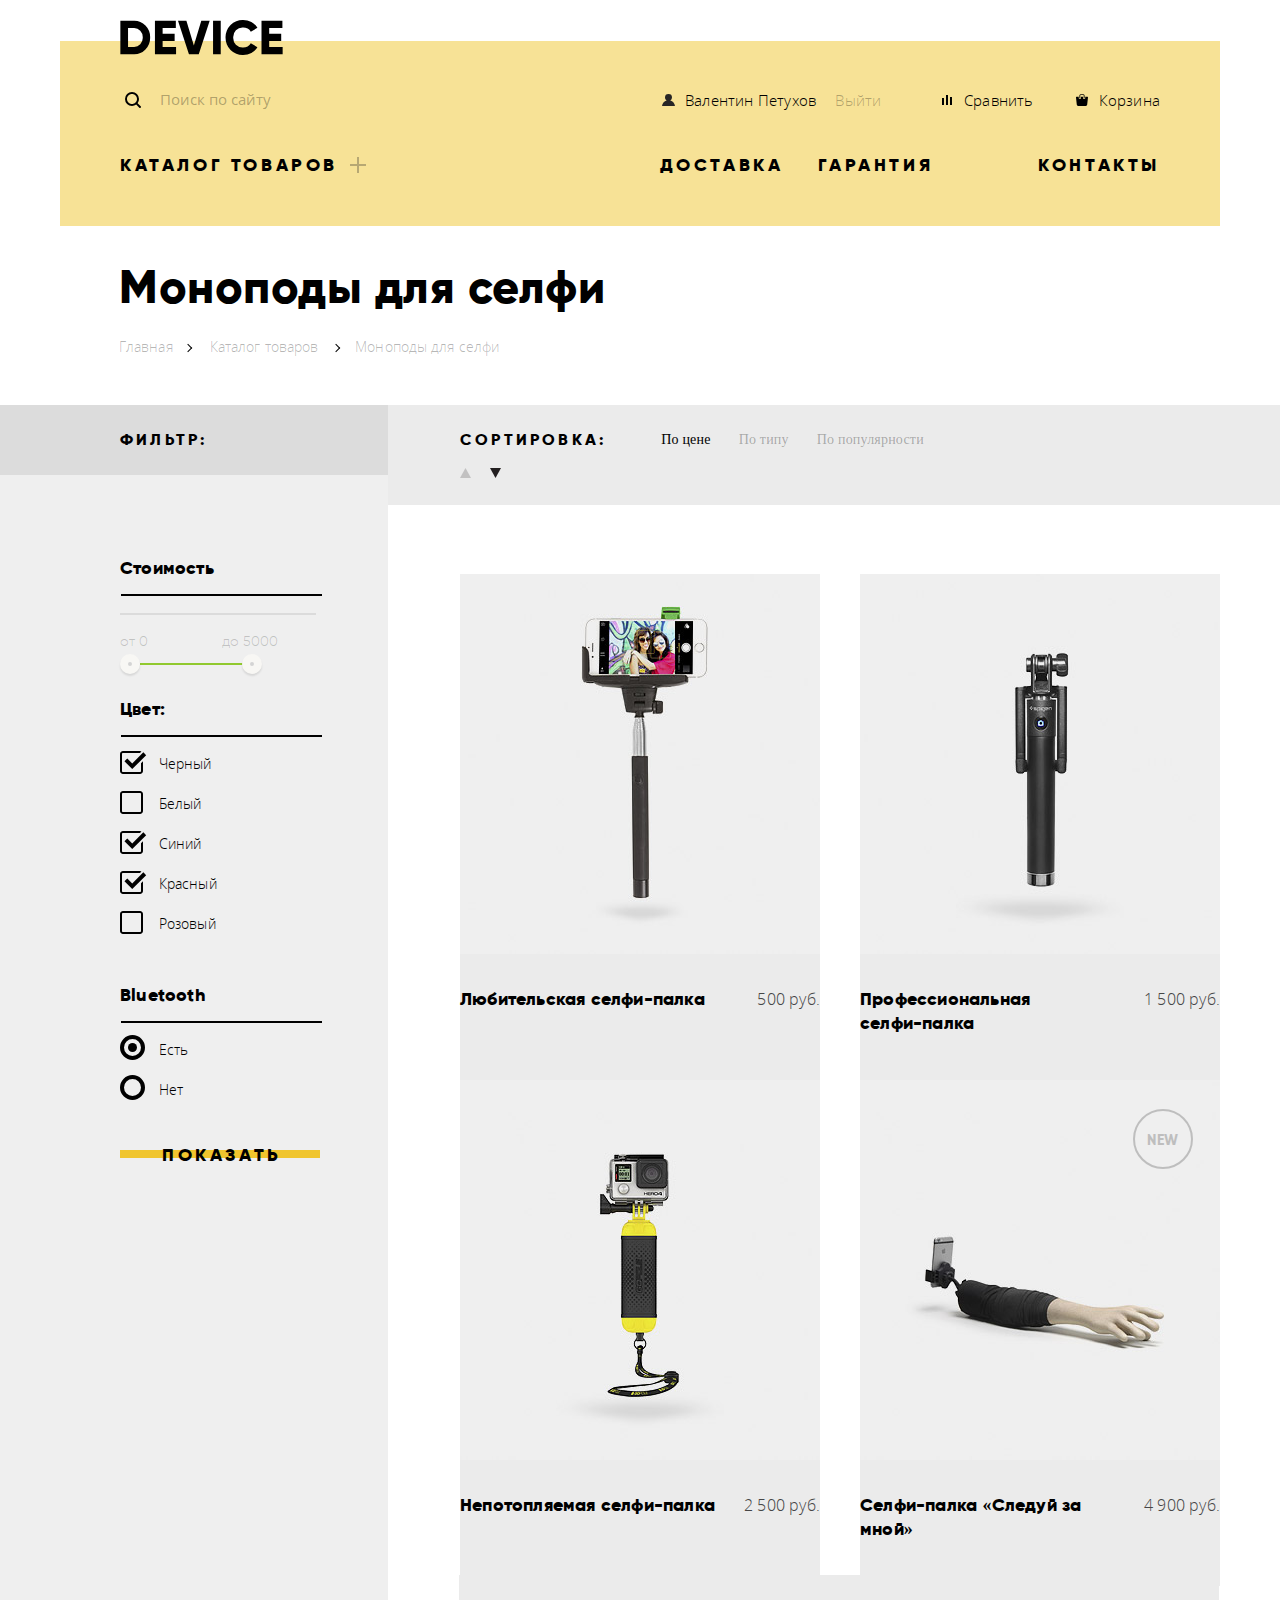
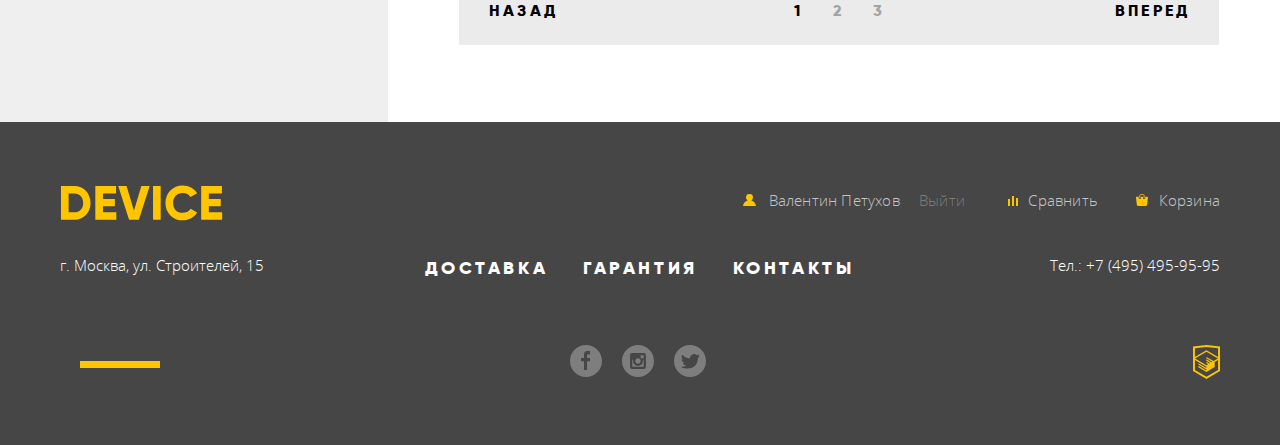
==== commit 8847f3dd: "Исправил недочеты" ====
--- a/catalog.html
+++ b/catalog.html
@@ -4,7 +4,7 @@
     <meta charset="utf-8">
     <title>Каталог Девайс</title>
     <link rel="stylesheet" href="css/normalize.css">
-    <link rel="stylesheet" href="css/style.css">
+    <link rel="stylesheet" href="css/style.min.css">
   </head>
   <body class="inner-page">
     <header class="header container">
@@ -19,7 +19,7 @@
         </form>
         <ul class="main-nav__item user-list">
           <li class="user-list__item user-list__item--login">
-            <a class="user-list__link user-list__link--login" href="#">Валентин Петухов</a>
+            <a class="user-list__link user-list__link--login" href="profile.html">Валентин Петухов</a>
             <a class="user-list__link user-list__link--logout" href="#">Выйти</a>
           </li>
           <li class="user-list__item user-list__item--compare">
@@ -78,7 +78,7 @@
             <a href="index.html" class="breadcrumbs__link">Главная</a>
           </li>
           <li class="breadcrumbs__item">
-            <a href="catalog.html" class="breadcrumbs__link">Каталог товаров</a>
+            <a href="#" class="breadcrumbs__link">Каталог товаров</a>
           </li>
           <li class="breadcrumbs__item">
             <a class="breadcrumbs__link">Моноподы для селфи</a>
@@ -263,7 +263,7 @@
           </a>
           <ul class="footer-top__item footer-user-list">
             <li class="footer-user-list__item footer-user-list__item--login">
-              <a class="footer-user-list__link footer-user-list__link--login" href="#">Валентин Петухов</a>
+              <a class="footer-user-list__link footer-user-list__link--login" href="profile.html">Валентин Петухов</a>
               <a class="footer-user-list__link footer-user-list__link--logout" href="logout.html">Выйти</a>
             </li>
             <li class="footer-user-list__item footer-user-list__item--compare">
--- a/css/style.min.css
+++ b/css/style.min.css
@@ -0,0 +1 @@
+@-webkit-keyframes bounce{0%{-webkit-transform:translateY(-2000px);transform:translateY(-2000px)}70%{-webkit-transform:translateY(30px);transform:translateY(30px)}90%{-webkit-transform:translateY(-10px);transform:translateY(-10px)}to{-webkit-transform:translateY(0);transform:translateY(0)}}@keyframes bounce{0%{-webkit-transform:translateY(-2000px);transform:translateY(-2000px)}70%{-webkit-transform:translateY(30px);transform:translateY(30px)}90%{-webkit-transform:translateY(-10px);transform:translateY(-10px)}to{-webkit-transform:translateY(0);transform:translateY(0)}}@-webkit-keyframes shake{0%,to{-webkit-transform:translateX(0);transform:translateX(0)}10%,30%,50%,70%,90%{-webkit-transform:translateX(-10px);transform:translateX(-10px)}20%,40%,60%,80%{-webkit-transform:translateX(10px);transform:translateX(10px)}}@keyframes shake{0%,to{-webkit-transform:translateX(0);transform:translateX(0)}10%,30%,50%,70%,90%{-webkit-transform:translateX(-10px);transform:translateX(-10px)}20%,40%,60%,80%{-webkit-transform:translateX(10px);transform:translateX(10px)}}@font-face{font-family:OpenSans;src:url(../fonts/opensanslight.woff2);font-weight:300;font-style:normal}@font-face{font-family:OpenSans;src:url(../fonts/opensans.woff2);font-weight:400;font-style:normal}@font-face{font-family:Gilroy;src:url(../fonts/gilroylight.woff2);font-weight:300;font-style:normal}@font-face{font-family:Gilroy;src:url(../fonts/gilroyextrabold.woff2);font-weight:800;font-style:normal}body{margin:0;padding:0;width:100%;font-family:"OpenSans","Arial",sans-serif;font-size:15px;font-weight:300;font-style:normal;line-height:30px;letter-spacing:.2px;color:#464646;background-color:#fff}img{max-width:100%;height:auto}a{color:#000;text-decoration:none}.visually-hidden:not(:focus):not(:active),input[type=checkbox].visually-hidden,input[type=radio].visually-hidden{position:absolute;width:1px;height:1px;margin:-1px;border:0;padding:0;white-space:nowrap;-webkit-clip-path:inset(100%);clip-path:inset(100%);clip:rect(0 0 0 0);overflow:hidden}.container{width:1200px;padding:0 20px;margin:0 auto;-webkit-box-sizing:border-box;box-sizing:border-box}.button{position:relative;z-index:1;display:block;padding-top:10px;padding-bottom:10px;font-weight:800;font-size:18px;line-height:24px;font-family:"Gilroy";text-align:center;color:#000;text-transform:uppercase;letter-spacing:3.6px;background:0 0;border:0;cursor:pointer}.button:active{color:rgba(0,0,0,.3)}.button::before{content:"";position:absolute;top:50%;left:-2px;z-index:-1;width:inherit;height:8px;margin-top:-5px;background-color:#f0c52e}.button:focus::before,.button:hover::before{top:0;height:40px;margin:0}.button:active::before{top:0;height:40px;margin:0;color:rgba(0,0,0,.3)}.header{position:relative;width:1160px;-webkit-box-sizing:border-box;box-sizing:border-box;min-height:340px;background-image:-webkit-gradient(linear,left top,left bottom,color-stop(12%,#fff),color-stop(12%,#f7e296));background-image:-webkit-linear-gradient(#fff 12%,#f7e296 12%);background-image:-o-linear-gradient(#fff 12%,#f7e296 12%);background-image:linear-gradient(#fff 12%,#f7e296 12%)}.inner-page .header{min-height:226px;background-image:-webkit-gradient(linear,left top,left bottom,color-stop(18%,#fff),color-stop(18%,#f7e296));background-image:-webkit-linear-gradient(#fff 18%,#f7e296 18%);background-image:-o-linear-gradient(#fff 18%,#f7e296 18%);background-image:linear-gradient(#fff 18%,#f7e296 18%)}.header__logo{position:absolute;left:60px;top:20px}.header__logo:focus,.header__logo:hover{opacity:.6}.main-nav,.main-nav__item{display:-webkit-box;display:-ms-flexbox;display:flex;-ms-flex-wrap:wrap;flex-wrap:wrap}.main-nav{padding:80px 40px 0}.main-nav__item{-webkit-box-align:stretch;-ms-flex-align:stretch;align-items:stretch;-ms-flex-line-pack:center;align-content:center;height:40px;margin:0}.search-form{position:relative;width:440px}.search-form__label{position:absolute;top:12px;left:5px;width:20px;height:20px;background-image:url(../img/search.svg);background-repeat:no-repeat;cursor:pointer}.search-form__label::before{content:"";position:absolute;bottom:-13px;left:0;display:none;width:400px;height:2px;background-color:#000}.search-form__item{position:relative;border:0;padding:0 0 0 40px;background:0 0;outline:0;cursor:pointer}.search-form__item::-webkit-input-placeholder{color:rgba(0,0,0,.3)}.search-form__item:-ms-input-placeholder,.search-form__item::-ms-input-placeholder{color:rgba(0,0,0,.3)}.search-form__item::placeholder{color:rgba(0,0,0,.3)}.search-form__item:hover::-webkit-input-placeholder{color:rgba(0,0,0,.6)}.search-form__item:hover:-ms-input-placeholder,.search-form__item:hover::-ms-input-placeholder{color:rgba(0,0,0,.6)}.search-form__item:hover::placeholder{color:rgba(0,0,0,.6)}.search-form__btn{position:absolute;top:-4px;left:330px;width:85px;margin-top:auto;margin-bottom:auto;padding-top:14px;padding-bottom:14px;background:0 0;background-color:transparent;border:2px solid #000;cursor:pointer;z-index:-1;opacity:0}.search-form__btn:active~.search-form__label::before,.search-form__btn:focus~.search-form__label::before,.search-form__item:focus~.search-form__label::before{display:block}.search-form__item:focus~.search-form__btn{z-index:0;opacity:1}.search-form__btn:hover{color:#fff;background-color:#000}.search-form__btn:focus{z-index:0;color:#fff;background-color:#000;opacity:1;-webkit-transition:all .1s linear;-o-transition:all .1s linear;transition:all .1s linear}.search-form__btn:active{color:rgba(255,255,255,.3);display:block}.user-list{list-style:none;padding:0;min-width:500px;margin-left:auto}.user-list__link{padding-left:25px}.user-list__item{position:relative}.user-list__link--logout{padding-left:0;margin-left:15px;color:rgba(0,0,0,.3)}.user-list__item--compare{margin-left:auto;margin-right:40px}.user-list__link--compare::before{background:url(../img/compare.svg) no-repeat center}.user-list__link--cart::before,.user-list__link--compare::before,.user-list__link--login::before{content:"";position:absolute;top:7px;left:0;width:16px;height:16px}.user-list__link--cart::before{background:url(../img/cart.svg) no-repeat center}.user-list__link--login::before{background:url(../img/user.svg) no-repeat center}.user-list__link:hover,.user-list__link:hover::before{opacity:.6}.user-list__link:active,.user-list__link:active::before{opacity:.3}.navigation-list{list-style:none;padding:0;width:100%;font-family:"Gilroy";font-size:18px;font-weight:800;font-style:normal;line-height:24px;letter-spacing:3.6px;color:#000;text-transform:uppercase;margin-top:25px}.navigation-list__item{margin-right:35px}.navigation-list__item--delivery{margin-left:auto}.navigation-list__link:hover{opacity:.6}.navigation-list__link:active{opacity:.3}.navigation-list__link--catalog{position:relative;padding-right:35px}.catalog-menu__wrap:hover,.navigation-list__link--catalog:hover+.catalog-menu__wrap{display:block}.navigation-list__link--catalog::after{content:"";position:absolute;top:3px;right:7px;width:16px;height:16px;background:url(../img/plus.svg) no-repeat center;opacity:.3}.navigation-list__item--сontacts{margin-right:0;margin-left:70px}.catalog-menu__wrap{position:absolute;top:175px;left:0;z-index:2;width:1160px;-webkit-box-sizing:border-box;box-sizing:border-box;padding-left:60px;padding-top:25px;background-color:#f7e296;display:none}.catalog-menu__list{display:-webkit-box;display:-ms-flexbox;display:flex;list-style:none;padding:0;-webkit-box-orient:vertical;-webkit-box-direction:normal;-ms-flex-direction:column;flex-direction:column;-ms-flex-wrap:wrap;flex-wrap:wrap;width:100%;-ms-flex-line-pack:start;align-content:flex-start;height:140px;font-family:"OpenSans";font-size:15px;font-weight:300;font-style:normal;line-height:2.4;letter-spacing:.2px;text-transform:none;z-index:2}.catalog-menu__item--quadcopters{-ms-flex-preferred-size:100%;flex-basis:100%;margin-left:15px}.catalog-menu__item{min-height:37px;margin-right:60px}.catalog-menu__link{letter-spacing:.2px}.catalog-menu__link:hover{color:rgba(0,0,0,.6)}.catalog-menu__link:active{color:rgba(0,0,0,.3)}.main,.promo{-webkit-box-sizing:border-box;box-sizing:border-box}.promo{position:relative;margin-top:-125px;z-index:1}.promo__slider{position:relative;padding-left:600px;padding-right:75px;list-style:none}.slider__item{width:510px;padding-top:78px}.slide__image{position:absolute;left:90px;top:0}.slide__image--two{left:115px;top:10px}.slide__image--three{left:33px;top:65px}.slide__title{font-family:"Gilroy";font-size:47px;font-weight:800;font-style:normal;line-height:1.19;letter-spacing:.5px;color:#000;margin:0;z-index:2}.slide__description{margin-top:20px;width:460px}.slide__description--one{width:490px}.slide__btn{width:220px;margin-top:42px;margin-bottom:46px;margin-left:2px}.properties-table__cell{width:155px;padding:0;font-family:"Gilroy";font-size:36px;font-weight:300;font-style:normal;line-height:1.33;letter-spacing:.4px;text-align:left;color:#000}.properties-table__cell--slide-2{width:200px}.properties-table__name{padding:5px 0 0;font-family:"OpenSans";font-size:13px;font-weight:300;font-style:normal;line-height:1.54;letter-spacing:.1px;text-align:left;color:#464646}.properties-table__cell--middle{width:140px}.promo-slider__controls{position:absolute;right:103px;bottom:140px;z-index:1;display:-webkit-box;display:-ms-flexbox;display:flex;-webkit-box-pack:justify;-ms-flex-pack:justify;justify-content:space-between;width:78px}.slider__item::before{content:"";position:absolute;top:36px;left:600px;width:100px;height:7px;background-color:#fff}.slider__item::after{content:"";position:absolute;top:-15px;right:50px;font-weight:800;font-size:179px;line-height:179px;font-family:"Gilroy";color:#fff;z-index:-1}.slide--one::after{content:"01"}.slide--two::after{content:"02";right:52px}.slide--three::after{content:"03";right:53px}.promo-slider__control,.promo-slider__control::before{-webkit-box-sizing:border-box;box-sizing:border-box;border:1px solid #000}.promo-slider__control{cursor:pointer;position:relative;display:block;width:12px;height:12px;border-radius:6px}.promo-slider__control::before{content:"";position:absolute;top:2px;left:2px;display:none;width:6px;height:6px;border-radius:3px}.benefit__input:focus~.benrfit__toggle label,.promo-slider__input:focus~.promo-slider__controls label{outline:1px dotted #212121;outline:5px auto -webkit-focus-ring-color}.promo-slider__input[id=promo-control-1]:checked~.promo-slider__controls label[for=promo-control-1]::before,.promo-slider__input[id=promo-control-2]:checked~.promo-slider__controls label[for=promo-control-2]::before,.promo-slider__input[id=promo-control-3]:checked~.promo-slider__controls label[for=promo-control-3]::before{display:block}.benefit__input[id=button-1]:checked~.benefit__block--credit,.benefit__input[id=button-1]:checked~.benefit__block--warranty,.benefit__input[id=button-2]:checked~.benefit__block--credit,.benefit__input[id=button-2]:checked~.benefit__block--delivery,.benefit__input[id=button-3]:checked~.benefit__block--delivery,.benefit__input[id=button-3]:checked~.benefit__block--warranty,.promo-slider__input[id=promo-control-1]:checked~.promo__slider>.slide--three,.promo-slider__input[id=promo-control-1]:checked~.promo__slider>.slide--two,.promo-slider__input[id=promo-control-2]:checked~.promo__slider>.slide--one,.promo-slider__input[id=promo-control-2]:checked~.promo__slider>.slide--three,.promo-slider__input[id=promo-control-3]:checked~.promo__slider>.slide--one,.promo-slider__input[id=promo-control-3]:checked~.promo__slider>.slide--two{display:none}.categories{-webkit-box-sizing:border-box;box-sizing:border-box;margin-top:110px}.categories__link-wrap,.categories__list{display:-webkit-box;display:-ms-flexbox;display:flex}.categories__list{margin:0;padding:0;-ms-flex-wrap:wrap;flex-wrap:wrap;list-style:none;-webkit-box-pack:justify;-ms-flex-pack:justify;justify-content:space-between}.categories__link-wrap{width:160px;height:160px;background-color:#f7e296}.categories__link-img{margin:auto}.categories__link-wrap--monopods+.categories__heading{width:100px}.categories__link-wrap--monopods .categories__link-img{margin:auto auto 2px}.categories__link:focus .categories__link-wrap,.categories__link:hover .categories__link-wrap{background-color:#f0c52e}.categories__link:active .categories__heading,.categories__link:active .categories__link-img{opacity:.3}.categories__heading{width:160px;font-family:"Gilroy";font-size:18px;font-weight:800;font-style:normal;line-height:1.33;letter-spacing:.2px;text-align:left;color:#000;margin:35px 0 0}.services,.services__benefit{-webkit-box-sizing:border-box;box-sizing:border-box}.services{position:relative;margin-top:22px;background-image:-webkit-gradient(linear,left top,left bottom,color-stop(36%,#fff),color-stop(36%,#e5e5e5));background-image:-webkit-linear-gradient(#fff 36%,#e5e5e5 36%);background-image:-o-linear-gradient(#fff 36%,#e5e5e5 36%);background-image:linear-gradient(#fff 36%,#e5e5e5 36%)}.services__benefit{display:-webkit-box;display:-ms-flexbox;display:flex;padding-bottom:115px}.benefit__block{position:relative;width:460px;margin-left:117px;padding-top:134px;-webkit-box-ordinal-group:3;-ms-flex-order:2;order:2}.block__heading{width:217px;min-height:39px;font-family:"Gilroy";font-size:47px;font-weight:800;font-style:normal;line-height:1.02;letter-spacing:.5px;text-align:left;color:#000;margin:0;padding-bottom:30px}.block__description{margin:0}.benefit__block::before{content:"";position:absolute;top:148px;right:-234px;z-index:0;width:136px;height:164px;background-image:url(../img/delivery.svg);background-repeat:no-repeat}.benefit__block--warranty::before{background-image:url(../img/warranty.svg);top:124px;right:-253px;width:171px;height:195px}.benefit__block--credit::before{background-image:url(../img/credit.svg);top:124px;right:-258px;width:156px;height:188px}.benrfit__toggle{position:relative;padding-top:140px;padding-right:120px}.benrfit__toggle::before{content:"";position:absolute;top:60px;right:-2px;width:7px;height:319px;background-color:#000}.benefit__label{position:relative;z-index:1;display:block;-webkit-box-ordinal-group:2;-ms-flex-order:1;order:1;width:160px;margin-bottom:20px;padding-top:10px;padding-bottom:10px;padding-left:3px;font-weight:800;font-size:18px;line-height:24px;font-family:"Gilroy";text-align:center;color:#000;text-transform:uppercase;letter-spacing:3.6px;cursor:pointer}.benefit__label::before{content:"";position:absolute;top:50%;left:0;z-index:-1;width:160px;height:8px;margin-top:-4px;background-color:#f0c52e}.benefit__label::after{content:"";position:absolute;top:0;left:100%;z-index:-1;width:0;height:40px;background-color:#000}.benefit__label:hover::before{top:0;height:40px;margin:0}.benefit__input[id=button-1]:checked~.benrfit__toggle label[for=button-1],.benefit__input[id=button-2]:checked~.benrfit__toggle label[for=button-2],.benefit__input[id=button-3]:checked~.benrfit__toggle label[for=button-3]{color:#f7e184}.benefit__input[id=button-1]:checked~.benrfit__toggle label[for=button-1]::before,.benefit__input[id=button-2]:checked~.benrfit__toggle label[for=button-2]::before,.benefit__input[id=button-3]:checked~.benrfit__toggle label[for=button-3]::before{top:0;right:0;z-index:-1;height:40px;margin:0;color:#f7e184;background-color:#000}.benefit__input[id=button-1]:checked~.benrfit__toggle label[for=button-1]::after,.benefit__input[id=button-2]:checked~.benrfit__toggle label[for=button-2]::after,.benefit__input[id=button-3]:checked~.benrfit__toggle label[for=button-3]::after{top:0;left:160px;z-index:-1;width:120px;height:40px;margin:0;color:#f7e184;background-color:#000}.manufacturers{margin-top:95px;-webkit-box-sizing:border-box;box-sizing:border-box}.manufacturers__list{display:-webkit-box;display:-ms-flexbox;display:flex;-ms-flex-wrap:wrap;flex-wrap:wrap;list-style:none;margin:0;padding:0;-webkit-box-pack:justify;-ms-flex-pack:justify;justify-content:space-between}.manufacturers__item{width:260px;min-height:100px}.manufacturers__link{-webkit-filter:grayscale(1);filter:grayscale(1);opacity:.2}.manufacturers__link:hover{-webkit-filter:none;filter:none;opacity:1}.advantages,.advantages__company,.advantages__contacts{display:-webkit-box;display:-ms-flexbox;display:flex;-webkit-box-sizing:border-box;box-sizing:border-box}.advantages{margin-top:87px;padding-top:50px;padding-bottom:77px;-ms-flex-wrap:wrap;flex-wrap:wrap;-webkit-box-pack:justify;-ms-flex-pack:justify;justify-content:space-between}.advantages__company,.advantages__contacts{position:relative;-webkit-box-orient:vertical;-webkit-box-direction:normal;-ms-flex-direction:column;flex-direction:column;width:560px;min-height:524px}.advantages__company::before,.advantages__contacts::before{content:"";position:absolute;top:-52px;left:0;width:80px;height:7px;background-color:#000}.company__title,.contacts__title{font-family:"Gilroy";font-size:47px;font-weight:800;font-style:normal;line-height:1.02;letter-spacing:.5px;text-align:left;color:#000;margin:0 0 43px}.company__description{margin:0 0 30px}.company__description--one{width:460px}.company__description--two{width:485px}.contacts__description{margin:0 0 35px}.company__btn,.contacts__btn{width:260px;margin-top:auto;margin-left:2px}.company__list{list-style:none;font-family:"Gilroy";font-size:16px;font-weight:800;line-height:2.5;color:#000;padding-bottom:52px;padding-top:35px;padding-left:36px;margin:0}.company__item{position:relative}.company__item::before{content:"";position:absolute;top:16px;left:-34px;width:5px;height:5px;border:2px solid #e6e6e6;border-radius:50%}.footer{padding-top:63px;padding-bottom:57px;color:#fff;background-color:#464646}.footer-top,.footer-user-list{display:-webkit-box;display:-ms-flexbox;display:flex;-webkit-box-pack:justify;-ms-flex-pack:justify;justify-content:space-between}.footer-top{-webkit-box-sizing:border-box;box-sizing:border-box}.footer-user-list{list-style:none;margin:0;padding:0}.footer-user-list__item{min-width:100px;text-align:right}.footer-user-list__link::before{content:"";position:absolute;bottom:4px;left:-23px;width:13px;height:12px;background-repeat:no-repeat}.footer-user-list__link--login::before{left:-26px;background-image:url(../img/yellow-user.svg)}.footer-user-list__link--compare::before{bottom:2px;left:-20px;background-image:url(../img/yellow-compare.svg)}.footer-user-list__link--cart::before{background-image:url(../img/yellow-cart.svg)}.footer-user-list__item--login{margin-right:33px}.footer-user-list__item--compare{margin-right:22px}.footer-user-list__link{position:relative;color:rgba(255,255,255,.7)}.footer-user-list__link:hover{color:#fff}.footer-user-list__link:active{color:rgba(255,255,255,.3)}.footer-user-list__link--logout{padding-left:0;margin-left:15px;color:rgba(255,255,255,.3)}.filter__label input[type=checkbox]:hover+.filter__checkbox-indicator,.footer-user-list__link:hover::before{opacity:.6}.footer-user-list__link:active::before{opacity:.3}.footer-middle,.footer-navigation-list{display:-webkit-box;display:-ms-flexbox;display:flex;-webkit-box-pack:justify;-ms-flex-pack:justify;justify-content:space-between}.footer-middle{padding-top:20px;padding-bottom:62px;-webkit-box-sizing:border-box;box-sizing:border-box}.footer-navigation-list{list-style:none;margin:0;padding:3px 0 0;min-width:465px}.footer-navigation-list__item--contacts{margin-right:35px}.footer-navigation-list__link{font-family:"Gilroy";font-size:18px;font-weight:800;font-style:normal;font-stretch:normal;line-height:1.33;letter-spacing:3.6px;text-align:left;color:#fff;text-transform:uppercase}.footer-navigation-list__link:hover{color:rgba(255,255,255,.6)}.footer-navigation-list__link:active{color:rgba(255,255,255,.3)}.footer-middle__address,.footer-middle__tel{margin:0;letter-spacing:normal}.footer-bottom,.social{display:-webkit-box;display:-ms-flexbox;display:flex}.footer-bottom{position:relative;-webkit-box-pack:justify;-ms-flex-pack:justify;justify-content:space-between;-webkit-box-sizing:border-box;box-sizing:border-box}.social{padding-left:500px;list-style:none;margin:0}.social__link{display:block;padding:0 10px;width:32px;height:32px;opacity:.3;background-image:url(../img/fb.svg);background-repeat:no-repeat;background-position:center}.social__link--instagram{background-image:url(../img/instagram.svg)}.social__link--twitter{background-image:url(../img/twitter.svg)}.social__link:focus,.social__link:hover{opacity:.6}.social__link:active{opacity:.1}.footer-bottom::before{content:"";position:absolute;bottom:20px;left:20px;width:80px;height:7px;background-color:#ffc600}.footer-bottom__copyright:focus,.footer-bottom__copyright:hover{opacity:.6}.footer-bottom__copyright:active{opacity:.3}.feedback-popup{position:fixed;top:50%;left:50%;width:960px;-webkit-box-sizing:border-box;box-sizing:border-box;margin-left:-480px;margin-top:-277px;min-height:553px;padding:93px 100px 76px;background-color:#fff;z-index:2;-webkit-box-shadow:0 10px 20px 0 rgba(4,6,6,.2);box-shadow:0 10px 20px 0 rgba(4,6,6,.2)}.feedback-popup__form{display:-webkit-box;display:-ms-flexbox;display:flex;-ms-flex-wrap:wrap;flex-wrap:wrap}.feedback-popup__wrap--name{padding-right:40px;padding-bottom:34px}.feedback-popup__label{padding-bottom:6px;font-weight:800;font-size:18px;line-height:24px;font-family:"Gilroy";color:#000;cursor:pointer}.feedback-popup__wrap--comment{padding-bottom:20px}.feedback-popup__wrap--comment label{padding-bottom:8px}.feedback-popup__item{display:block;width:360px;height:50px;padding:16px 19px;font-weight:400;font-size:14px;line-height:18px;font-family:"Open Sans";color:#464646;background-color:rgba(230,230,230,.5);border:0;outline:0;-webkit-box-sizing:border-box;box-sizing:border-box}.feedback-popup__item::-webkit-input-placeholder{color:rgba(70,70,70,.4)}.feedback-popup__item:-ms-input-placeholder,.feedback-popup__item::-ms-input-placeholder{color:rgba(70,70,70,.4)}.feedback-popup__item::placeholder{color:rgba(70,70,70,.4)}.feedback-popup__item:hover{background-color:rgba(230,230,230,.8)}.feedback-popup__item:focus{background-color:#fff;outline:3px solid rgba(240,197,46,.5)}.feedback-popup__comment{display:block;width:760px;min-height:156px;padding:14px 19px;font-size:14px;line-height:18px;color:#464646;background-color:rgba(230,230,230,.5);border:0;outline:0;resize:none}.feedback-popup__comment::-webkit-input-placeholder{font-weight:400;font-size:14px;line-height:18px;font-family:"Open Sans";color:rgba(70,70,70,.4)}.feedback-popup__comment:-ms-input-placeholder,.feedback-popup__comment::-ms-input-placeholder{font-weight:400;font-size:14px;line-height:18px;font-family:"Open Sans";color:rgba(70,70,70,.4)}.feedback-popup__comment::placeholder{font-weight:400;font-size:14px;line-height:18px;font-family:"Open Sans";color:rgba(70,70,70,.4)}.feedback-popup__comment:hover{background-color:rgba(230,230,230,.8)}.feedback-popup__comment:focus{background-color:#fff;outline:3px solid rgba(240,197,46,.5)}.feedback-popup__close,.map-popup__close{position:absolute;top:22px;right:22px;width:55px;height:55px;background-color:#f0c52e;border:0;border-radius:50%;cursor:pointer;opacity:.5}.feedback-popup__close::after,.feedback-popup__close::before,.map-popup__close::after,.map-popup__close::before{content:"";position:absolute;top:50%;left:50%;width:2px;height:30px;background-color:#fff}.feedback-popup__close::before,.map-popup__close::before{-webkit-transform:translate(-50%,-50%) rotate(45deg);-ms-transform:translate(-50%,-50%) rotate(45deg);transform:translate(-50%,-50%) rotate(45deg)}.feedback-popup__close::after,.map-popup__close::after{-webkit-transform:translate(-50%,-50%) rotate(135deg);-ms-transform:translate(-50%,-50%) rotate(135deg);transform:translate(-50%,-50%) rotate(135deg)}.feedback-popup__btn{width:200px;background:0 0;border:0;margin-top:18px}.map-popup{position:fixed;width:960px;height:560px;top:50%;left:50%;margin-left:-480px;margin-top:-280px;z-index:2;background-color:#fff;-webkit-box-shadow:0 10px 20px rgba(0,0,0,.2);box-shadow:0 10px 20px rgba(0,0,0,.2)}.map-popup__wrap{position:relative}.map-popup__wrap iframe{width:960px;height:560px;border:0}.main__title{margin:0;padding-top:37px;padding-left:59px;padding-bottom:20px;font-weight:800;font-size:47px;line-height:48px;font-family:"Gilroy";color:#000;letter-spacing:.5px}.breadcrumbs{display:-webkit-box;display:-ms-flexbox;display:flex;margin:0;padding:0 0 44px 59px;list-style-type:none}.breadcrumbs__item{position:relative;padding-right:37px}.breadcrumbs__item::after{content:"";position:absolute;top:14px;right:19px;width:5px;height:5px;border-top:1px solid #000;border-right:1px solid #000;-webkit-transform:rotate(45deg);-ms-transform:rotate(45deg);transform:rotate(45deg)}.breadcrumbs__item:nth-child(2)::after{right:16px}.breadcrumbs__item:last-child::after{display:none}.breadcrumbs__item .breadcrumbs__link{font-size:14px;line-height:24px;color:rgba(0,0,0,.3);letter-spacing:.1px}.breadcrumbs__item .breadcrumbs__link:hover,.sort-list__link:hover{color:rgba(0,0,0,.6)}.breadcrumbs__item:last-child .breadcrumbs__link:active,.breadcrumbs__item:last-child .breadcrumbs__link:hover{color:rgba(0,0,0,.3)}.breadcrumbs__item .breadcrumbs__link:active{color:rgba(0,0,0,.1)}.catalog-wrapper{display:-webkit-box;display:-ms-flexbox;display:flex}.catalog-left-side-wrapper,.catalog-right-side-wrapper{-webkit-box-flex:1;-ms-flex-positive:1;flex-grow:1;background-color:#efefef}.catalog-form-header-wrapper{display:-webkit-box;display:-ms-flexbox;display:flex;-webkit-box-pack:end;-ms-flex-pack:end;justify-content:flex-end;background-color:#dcdcdc}.catalog-form-header{width:328px}.sidebar__head{margin:0;padding:23px 68px 23px 60px;font-weight:800;font-size:16px;line-height:24px;font-family:"Gilroy";color:#000;text-transform:uppercase;letter-spacing:3.2px;-webkit-box-sizing:border-box;box-sizing:border-box}.catalog-form-wrapper,.filter,.filter__item{display:-webkit-box;display:-ms-flexbox;display:flex}.catalog-form-wrapper{-webkit-box-pack:end;-ms-flex-pack:end;justify-content:flex-end}.filter,.filter__item{-ms-flex-wrap:wrap;flex-wrap:wrap}.filter{-webkit-box-orient:vertical;-webkit-box-direction:normal;-ms-flex-direction:column;flex-direction:column;width:328px;padding-top:69px;padding-left:60px;-webkit-box-sizing:border-box;box-sizing:border-box}.filter__item{position:relative;margin:0;border:0;padding:9px 0}.filter__item--color{padding-bottom:27px;-webkit-box-orient:vertical;-webkit-box-direction:normal;-ms-flex-direction:column;flex-direction:column}.filter__item::before{content:"";position:absolute;top:0;left:1px;width:201px;height:2px;background-color:#000}.filter__legend--range{padding-bottom:35px}.range{padding:19px 20px 30px 0}.range__scale{position:relative;width:196px;height:2px;background-color:#dbdbdb;margin-bottom:10px}.range__bar{position:absolute;top:69px;left:20px;width:110px;height:2px;background-color:#91c92f}.range__toggle{position:absolute;top:60px;width:20px;height:20px;-webkit-box-sizing:border-box;box-sizing:border-box;border:8px solid #f8f7f4;border-radius:50%;background-color:#d4d4d4;-webkit-box-shadow:0 2px 2px rgba(0,0,0,.1);box-shadow:0 2px 2px rgba(0,0,0,.1);cursor:pointer}.range__toggle--min{left:0}.range__toggle--max{left:122px}.range__cost{font-weight:300;font-size:14px;line-height:24px;font-family:"Gilroy";color:rgba(0,0,0,.2);letter-spacing:0}.range__cost--min{padding-right:70px}.range{display:block}.filter__legend{font-family:"Gilroy";font-size:18px;font-weight:800;font-style:normal;line-height:1.33;letter-spacing:.2px;color:#000;margin:0;padding-top:13px;padding-bottom:13px}.filter__label{font-family:"OpenSans";font-size:14px;font-weight:300;font-style:normal;line-height:2.86;letter-spacing:.1px;color:#000;position:relative;cursor:pointer;padding-left:39px}.filter__label input[type=checkbox]+.filter__checkbox-indicator{position:absolute;bottom:10px;left:0;width:27px;height:23px;background-image:url(../img/checkbox-off.svg);background-size:contain;background-repeat:no-repeat}.filter__label input[type=checkbox]:focus+.filter__checkbox-indicator,.filter__label input[type=radio]:focus+.filter__radio-indicator{outline:thin dotted;outline:5px auto -webkit-focus-ring-color}.filter__label input[type=checkbox]:checked+.filter__checkbox-indicator{background-image:url(../img/checkbox-on.svg)}.filter__label input[type=checkbox]:disabled+.filter__checkbox-indicator{opacity:.25}.filter__label input[type=radio]+.filter__radio-indicator{position:absolute;bottom:10px;left:0;width:25px;height:25px;-webkit-box-sizing:border-box;box-sizing:border-box;border:4px solid #000;border-radius:50%}.filter__label input[type=radio]:checked+.filter__radio-indicator::before{content:"";position:absolute;bottom:4px;left:4px;width:9px;height:9px;border-radius:50%;background-color:#000}.filter__label input[type=radio]:hover+.filter__radio-indicator{border-color:rgba(0,0,0,.6)}.filter__label input[type=radio]:checked:hover+.filter__radio-indicator::before{background-color:rgba(0,0,0,.6)}.filter__label input[type=radio]:disabled+.filter__radio-indicator{border-color:rgba(0,0,0,.25)}.filter__label input[type=radio]:checked:disabled+.filter__radio-indicator::before{background-color:rgba(0,0,0,.25)}.filter__item--bluetooth{padding-bottom:23px;-webkit-box-orient:vertical;-webkit-box-direction:normal;-ms-flex-direction:column;flex-direction:column}.filter__btn{width:200px;margin-left:2px;background:0 0;border:0}.catalog-content-header-wrapper{background-color:#ebebeb}.catalog-content-header,.catalog-content-header-wrapper,.catalog-content-wrapper{display:-webkit-box;display:-ms-flexbox;display:flex}.catalog-content-header{-ms-flex-wrap:wrap;flex-wrap:wrap;-webkit-box-align:center;-ms-flex-align:center;align-items:center;width:832px;padding-top:18px;padding-bottom:18px;padding-left:72px;-webkit-box-sizing:border-box;box-sizing:border-box}.catalog-content-wrapper{background-color:#fff}.catalog-content{width:832px}.catalog__head{margin:0 55px 0 0;font-weight:800;font-size:16px;line-height:24px;font-family:"Gilroy";color:#000;text-transform:uppercase;letter-spacing:3.2px}.catalog__sort-list{display:-webkit-box;display:-ms-flexbox;display:flex;-ms-flex-wrap:wrap;flex-wrap:wrap;width:519px;margin:0;padding:0 18px 4px 0;list-style:none;-webkit-box-sizing:border-box;box-sizing:border-box}.sort-list__item{margin-right:28px}.sort-list__link{font-weight:400;font-size:14px;line-height:18px;font-family:"Open Sans";color:rgba(0,0,0,.3)}.sort-list__link--active,.sort-list__link--active:hover,.sort-list__link:active{color:#000}.catalog__sort-updown{display:-webkit-box;display:-ms-flexbox;display:flex;-webkit-box-pack:justify;-ms-flex-pack:justify;justify-content:space-between;-webkit-box-align:center;-ms-flex-align:center;align-items:center;width:41px;margin:0;padding:0;list-style-type:none}.sort-updown__item{opacity:.2}.sort-updown__item:hover{opacity:.4}.sort-updown__item--active,.sort-updown__item:active{opacity:1}.catalog__list{display:-webkit-box;display:-ms-flexbox;display:flex;-ms-flex-wrap:wrap;flex-wrap:wrap;width:852px;margin:0;padding-top:69px;padding-left:72px;list-style:none;-webkit-box-sizing:border-box;box-sizing:border-box}.catalog__item{position:relative;width:360px;margin-right:40px;background-color:#ebebeb}.catalog__item:nth-child(2n){margin-right:0}.catalog__item--new::before{content:"NEW";position:absolute;top:29px;right:27px;-webkit-box-sizing:border-box;box-sizing:border-box;width:60px;height:60px;font-weight:800;font-size:14px;line-height:60px;font-family:"Gilroy";text-align:center;color:#000;text-transform:uppercase;letter-spacing:.7px;border:2px solid #000;border-radius:50%;opacity:.2}.gadget__info{display:-webkit-box;display:-ms-flexbox;display:flex;-webkit-box-pack:justify;-ms-flex-pack:justify;justify-content:space-between;padding-top:24px;padding-bottom:45px}.gadget__description{width:260px;margin:0;font-weight:800;font-size:18px;line-height:24px;font-family:"Gilroy";color:#000;letter-spacing:.2px}.catalog__item:nth-child(2) .gadget__description{width:180px}.gadget__cost{font-size:16px;line-height:24px;letter-spacing:.2px;margin:0}.gadget__hover{position:absolute;top:0;left:0;width:360px;height:380px;padding-top:169px;padding-right:90px;padding-left:90px;text-align:center;background-color:rgba(238,238,238,.7);-webkit-box-sizing:border-box;box-sizing:border-box;opacity:0;z-index:-1}.catalog__item:focus .gadget__hover,.catalog__item:hover .gadget__hover{z-index:0;opacity:1}.catalog__item:focus-within .gadget__hover{position:absolute;top:0;left:0;width:360px;height:380px;padding-top:169px;padding-right:90px;padding-left:90px;text-align:center;background-color:rgba(238,238,238,.7);-webkit-box-sizing:border-box;box-sizing:border-box;z-index:0;opacity:1}.gadget__btn{width:200px;margin-bottom:6px;margin-left:-11px;background:0 0;border:0}.gadget__comparison{display:inline;font-size:13px;line-height:20px;color:#000;letter-spacing:.1px;opacity:.5;border:0;background:0 0;cursor:pointer}.gadget__comparison:hover{opacity:1}.gadget__comparison:active{opacity:.2}.pagination__list{display:-webkit-box;display:-ms-flexbox;display:flex;-webkit-box-pack:justify;-ms-flex-pack:justify;justify-content:space-between;-webkit-box-align:center;-ms-flex-align:center;align-items:center;width:760px;margin:-11px 0 77px 71px;padding:0;list-style-type:none;background-color:rgba(0,0,0,.08)}.pagination__button{font-weight:800;font-size:16px;line-height:24px;font-family:"Gilroy";color:#000;text-transform:uppercase;letter-spacing:3.2px;cursor:pointer;-webkit-box-sizing:border-box;box-sizing:border-box}.pagination__button--back{text-align:right}.pagination__button--back,.pagination__button--forward{display:block;width:134px;padding:24px 30px 22px}.pagination__button:hover{background-color:rgba(0,0,0,.08)}.pagination__button:active{color:rgba(0,0,0,.3)}.pagination-wrap__list{display:-webkit-box;display:-ms-flexbox;display:flex;-webkit-box-pack:center;-ms-flex-pack:center;justify-content:center;-webkit-box-align:center;-ms-flex-align:center;align-items:center;margin:0;padding:0;list-style-type:none}.pagination-wrap__item{width:40px;text-align:center}.pagination-wrap__link{font-weight:800;font-size:16px;line-height:24px;font-family:"Gilroy";color:#000;letter-spacing:3.2px;opacity:.3}.pagination-wrap__item--current .pagination-wrap__link{opacity:1}.pagination-wrap__link:hover{opacity:.6}.pagination-wrap__item--current .pagination-wrap__link:hover,.pagination-wrap__link:active{opacity:1}.feedback-animation,.feedback-error{-webkit-animation-name:bounce;animation-name:bounce;-webkit-animation-duration:.6s;animation-duration:.6s}.feedback-error{-webkit-animation-name:shake;animation-name:shake}
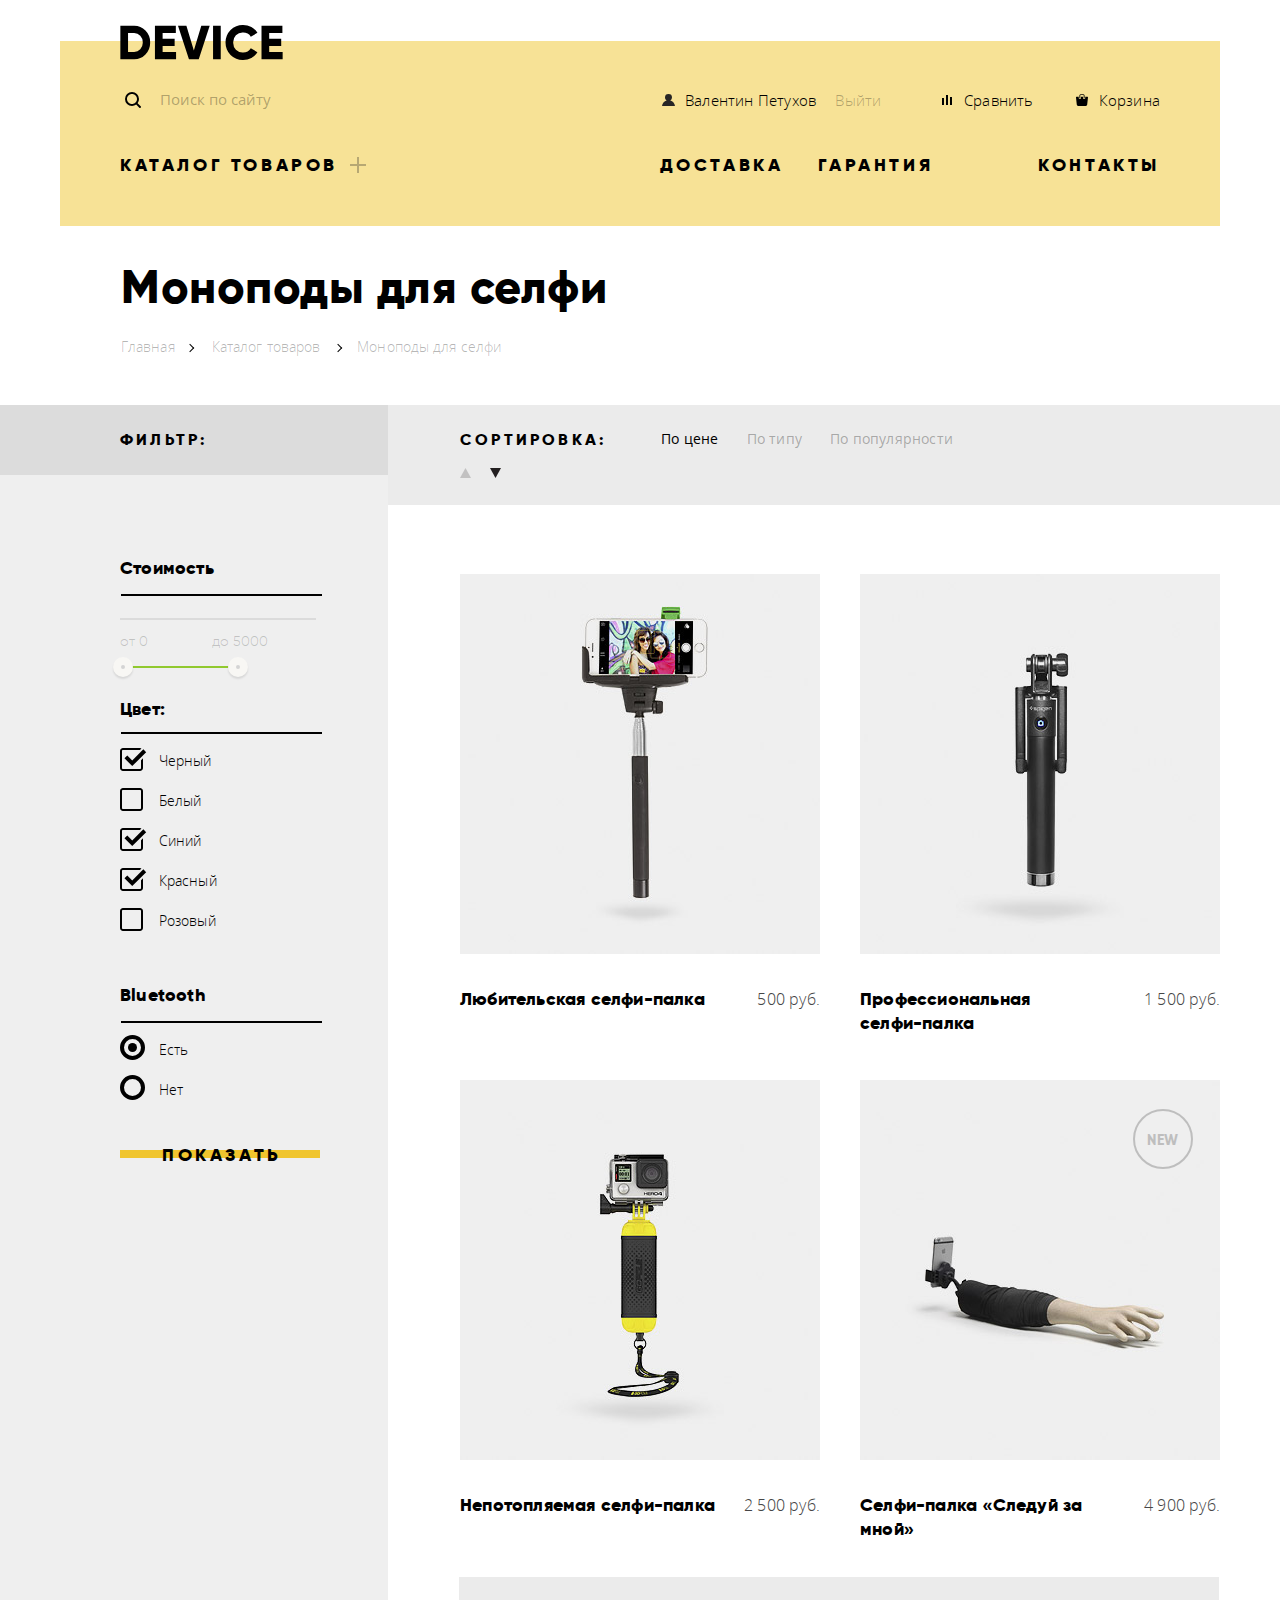
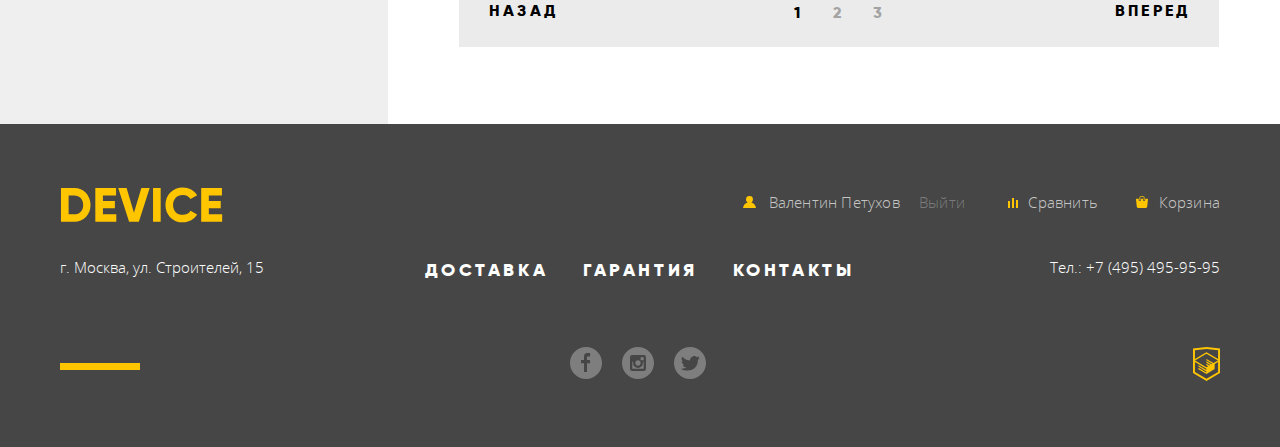
==== commit 4eb0e092: "Исправил ошибки" ====
--- a/catalog.html
+++ b/catalog.html
@@ -70,8 +70,8 @@
 
     <main class="main">
 
-      <div class="container">
-        <h1 class="main__title container">Моноподы для селфи</h1>
+      <div class="wrapper">
+        <h1 class="main__title">Моноподы для селфи</h1>
         
         <ul class="breadcrumbs">
           <li class="breadcrumbs__item">
--- a/css/style.min.css
+++ b/css/style.min.css
@@ -1 +1 @@
-@-webkit-keyframes bounce{0%{-webkit-transform:translateY(-2000px);transform:translateY(-2000px)}70%{-webkit-transform:translateY(30px);transform:translateY(30px)}90%{-webkit-transform:translateY(-10px);transform:translateY(-10px)}to{-webkit-transform:translateY(0);transform:translateY(0)}}@keyframes bounce{0%{-webkit-transform:translateY(-2000px);transform:translateY(-2000px)}70%{-webkit-transform:translateY(30px);transform:translateY(30px)}90%{-webkit-transform:translateY(-10px);transform:translateY(-10px)}to{-webkit-transform:translateY(0);transform:translateY(0)}}@-webkit-keyframes shake{0%,to{-webkit-transform:translateX(0);transform:translateX(0)}10%,30%,50%,70%,90%{-webkit-transform:translateX(-10px);transform:translateX(-10px)}20%,40%,60%,80%{-webkit-transform:translateX(10px);transform:translateX(10px)}}@keyframes shake{0%,to{-webkit-transform:translateX(0);transform:translateX(0)}10%,30%,50%,70%,90%{-webkit-transform:translateX(-10px);transform:translateX(-10px)}20%,40%,60%,80%{-webkit-transform:translateX(10px);transform:translateX(10px)}}@font-face{font-family:OpenSans;src:url(../fonts/opensanslight.woff2);font-weight:300;font-style:normal}@font-face{font-family:OpenSans;src:url(../fonts/opensans.woff2);font-weight:400;font-style:normal}@font-face{font-family:Gilroy;src:url(../fonts/gilroylight.woff2);font-weight:300;font-style:normal}@font-face{font-family:Gilroy;src:url(../fonts/gilroyextrabold.woff2);font-weight:800;font-style:normal}body{margin:0;padding:0;width:100%;font-family:"OpenSans","Arial",sans-serif;font-size:15px;font-weight:300;font-style:normal;line-height:30px;letter-spacing:.2px;color:#464646;background-color:#fff}img{max-width:100%;height:auto}a{color:#000;text-decoration:none}.visually-hidden:not(:focus):not(:active),input[type=checkbox].visually-hidden,input[type=radio].visually-hidden{position:absolute;width:1px;height:1px;margin:-1px;border:0;padding:0;white-space:nowrap;-webkit-clip-path:inset(100%);clip-path:inset(100%);clip:rect(0 0 0 0);overflow:hidden}.container{width:1200px;padding:0 20px;margin:0 auto;-webkit-box-sizing:border-box;box-sizing:border-box}.button{position:relative;z-index:1;display:block;padding-top:10px;padding-bottom:10px;font-weight:800;font-size:18px;line-height:24px;font-family:"Gilroy";text-align:center;color:#000;text-transform:uppercase;letter-spacing:3.6px;background:0 0;border:0;cursor:pointer}.button:active{color:rgba(0,0,0,.3)}.button::before{content:"";position:absolute;top:50%;left:-2px;z-index:-1;width:inherit;height:8px;margin-top:-5px;background-color:#f0c52e}.button:focus::before,.button:hover::before{top:0;height:40px;margin:0}.button:active::before{top:0;height:40px;margin:0;color:rgba(0,0,0,.3)}.header{position:relative;width:1160px;-webkit-box-sizing:border-box;box-sizing:border-box;min-height:340px;background-image:-webkit-gradient(linear,left top,left bottom,color-stop(12%,#fff),color-stop(12%,#f7e296));background-image:-webkit-linear-gradient(#fff 12%,#f7e296 12%);background-image:-o-linear-gradient(#fff 12%,#f7e296 12%);background-image:linear-gradient(#fff 12%,#f7e296 12%)}.inner-page .header{min-height:226px;background-image:-webkit-gradient(linear,left top,left bottom,color-stop(18%,#fff),color-stop(18%,#f7e296));background-image:-webkit-linear-gradient(#fff 18%,#f7e296 18%);background-image:-o-linear-gradient(#fff 18%,#f7e296 18%);background-image:linear-gradient(#fff 18%,#f7e296 18%)}.header__logo{position:absolute;left:60px;top:20px}.header__logo:focus,.header__logo:hover{opacity:.6}.main-nav,.main-nav__item{display:-webkit-box;display:-ms-flexbox;display:flex;-ms-flex-wrap:wrap;flex-wrap:wrap}.main-nav{padding:80px 40px 0}.main-nav__item{-webkit-box-align:stretch;-ms-flex-align:stretch;align-items:stretch;-ms-flex-line-pack:center;align-content:center;height:40px;margin:0}.search-form{position:relative;width:440px}.search-form__label{position:absolute;top:12px;left:5px;width:20px;height:20px;background-image:url(../img/search.svg);background-repeat:no-repeat;cursor:pointer}.search-form__label::before{content:"";position:absolute;bottom:-13px;left:0;display:none;width:400px;height:2px;background-color:#000}.search-form__item{position:relative;border:0;padding:0 0 0 40px;background:0 0;outline:0;cursor:pointer}.search-form__item::-webkit-input-placeholder{color:rgba(0,0,0,.3)}.search-form__item:-ms-input-placeholder,.search-form__item::-ms-input-placeholder{color:rgba(0,0,0,.3)}.search-form__item::placeholder{color:rgba(0,0,0,.3)}.search-form__item:hover::-webkit-input-placeholder{color:rgba(0,0,0,.6)}.search-form__item:hover:-ms-input-placeholder,.search-form__item:hover::-ms-input-placeholder{color:rgba(0,0,0,.6)}.search-form__item:hover::placeholder{color:rgba(0,0,0,.6)}.search-form__btn{position:absolute;top:-4px;left:330px;width:85px;margin-top:auto;margin-bottom:auto;padding-top:14px;padding-bottom:14px;background:0 0;background-color:transparent;border:2px solid #000;cursor:pointer;z-index:-1;opacity:0}.search-form__btn:active~.search-form__label::before,.search-form__btn:focus~.search-form__label::before,.search-form__item:focus~.search-form__label::before{display:block}.search-form__item:focus~.search-form__btn{z-index:0;opacity:1}.search-form__btn:hover{color:#fff;background-color:#000}.search-form__btn:focus{z-index:0;color:#fff;background-color:#000;opacity:1;-webkit-transition:all .1s linear;-o-transition:all .1s linear;transition:all .1s linear}.search-form__btn:active{color:rgba(255,255,255,.3);display:block}.user-list{list-style:none;padding:0;min-width:500px;margin-left:auto}.user-list__link{padding-left:25px}.user-list__item{position:relative}.user-list__link--logout{padding-left:0;margin-left:15px;color:rgba(0,0,0,.3)}.user-list__item--compare{margin-left:auto;margin-right:40px}.user-list__link--compare::before{background:url(../img/compare.svg) no-repeat center}.user-list__link--cart::before,.user-list__link--compare::before,.user-list__link--login::before{content:"";position:absolute;top:7px;left:0;width:16px;height:16px}.user-list__link--cart::before{background:url(../img/cart.svg) no-repeat center}.user-list__link--login::before{background:url(../img/user.svg) no-repeat center}.user-list__link:hover,.user-list__link:hover::before{opacity:.6}.user-list__link:active,.user-list__link:active::before{opacity:.3}.navigation-list{list-style:none;padding:0;width:100%;font-family:"Gilroy";font-size:18px;font-weight:800;font-style:normal;line-height:24px;letter-spacing:3.6px;color:#000;text-transform:uppercase;margin-top:25px}.navigation-list__item{margin-right:35px}.navigation-list__item--delivery{margin-left:auto}.navigation-list__link:hover{opacity:.6}.navigation-list__link:active{opacity:.3}.navigation-list__link--catalog{position:relative;padding-right:35px}.catalog-menu__wrap:hover,.navigation-list__link--catalog:hover+.catalog-menu__wrap{display:block}.navigation-list__link--catalog::after{content:"";position:absolute;top:3px;right:7px;width:16px;height:16px;background:url(../img/plus.svg) no-repeat center;opacity:.3}.navigation-list__item--сontacts{margin-right:0;margin-left:70px}.catalog-menu__wrap{position:absolute;top:175px;left:0;z-index:2;width:1160px;-webkit-box-sizing:border-box;box-sizing:border-box;padding-left:60px;padding-top:25px;background-color:#f7e296;display:none}.catalog-menu__list{display:-webkit-box;display:-ms-flexbox;display:flex;list-style:none;padding:0;-webkit-box-orient:vertical;-webkit-box-direction:normal;-ms-flex-direction:column;flex-direction:column;-ms-flex-wrap:wrap;flex-wrap:wrap;width:100%;-ms-flex-line-pack:start;align-content:flex-start;height:140px;font-family:"OpenSans";font-size:15px;font-weight:300;font-style:normal;line-height:2.4;letter-spacing:.2px;text-transform:none;z-index:2}.catalog-menu__item--quadcopters{-ms-flex-preferred-size:100%;flex-basis:100%;margin-left:15px}.catalog-menu__item{min-height:37px;margin-right:60px}.catalog-menu__link{letter-spacing:.2px}.catalog-menu__link:hover{color:rgba(0,0,0,.6)}.catalog-menu__link:active{color:rgba(0,0,0,.3)}.main,.promo{-webkit-box-sizing:border-box;box-sizing:border-box}.promo{position:relative;margin-top:-125px;z-index:1}.promo__slider{position:relative;padding-left:600px;padding-right:75px;list-style:none}.slider__item{width:510px;padding-top:78px}.slide__image{position:absolute;left:90px;top:0}.slide__image--two{left:115px;top:10px}.slide__image--three{left:33px;top:65px}.slide__title{font-family:"Gilroy";font-size:47px;font-weight:800;font-style:normal;line-height:1.19;letter-spacing:.5px;color:#000;margin:0;z-index:2}.slide__description{margin-top:20px;width:460px}.slide__description--one{width:490px}.slide__btn{width:220px;margin-top:42px;margin-bottom:46px;margin-left:2px}.properties-table__cell{width:155px;padding:0;font-family:"Gilroy";font-size:36px;font-weight:300;font-style:normal;line-height:1.33;letter-spacing:.4px;text-align:left;color:#000}.properties-table__cell--slide-2{width:200px}.properties-table__name{padding:5px 0 0;font-family:"OpenSans";font-size:13px;font-weight:300;font-style:normal;line-height:1.54;letter-spacing:.1px;text-align:left;color:#464646}.properties-table__cell--middle{width:140px}.promo-slider__controls{position:absolute;right:103px;bottom:140px;z-index:1;display:-webkit-box;display:-ms-flexbox;display:flex;-webkit-box-pack:justify;-ms-flex-pack:justify;justify-content:space-between;width:78px}.slider__item::before{content:"";position:absolute;top:36px;left:600px;width:100px;height:7px;background-color:#fff}.slider__item::after{content:"";position:absolute;top:-15px;right:50px;font-weight:800;font-size:179px;line-height:179px;font-family:"Gilroy";color:#fff;z-index:-1}.slide--one::after{content:"01"}.slide--two::after{content:"02";right:52px}.slide--three::after{content:"03";right:53px}.promo-slider__control,.promo-slider__control::before{-webkit-box-sizing:border-box;box-sizing:border-box;border:1px solid #000}.promo-slider__control{cursor:pointer;position:relative;display:block;width:12px;height:12px;border-radius:6px}.promo-slider__control::before{content:"";position:absolute;top:2px;left:2px;display:none;width:6px;height:6px;border-radius:3px}.benefit__input:focus~.benrfit__toggle label,.promo-slider__input:focus~.promo-slider__controls label{outline:1px dotted #212121;outline:5px auto -webkit-focus-ring-color}.promo-slider__input[id=promo-control-1]:checked~.promo-slider__controls label[for=promo-control-1]::before,.promo-slider__input[id=promo-control-2]:checked~.promo-slider__controls label[for=promo-control-2]::before,.promo-slider__input[id=promo-control-3]:checked~.promo-slider__controls label[for=promo-control-3]::before{display:block}.benefit__input[id=button-1]:checked~.benefit__block--credit,.benefit__input[id=button-1]:checked~.benefit__block--warranty,.benefit__input[id=button-2]:checked~.benefit__block--credit,.benefit__input[id=button-2]:checked~.benefit__block--delivery,.benefit__input[id=button-3]:checked~.benefit__block--delivery,.benefit__input[id=button-3]:checked~.benefit__block--warranty,.promo-slider__input[id=promo-control-1]:checked~.promo__slider>.slide--three,.promo-slider__input[id=promo-control-1]:checked~.promo__slider>.slide--two,.promo-slider__input[id=promo-control-2]:checked~.promo__slider>.slide--one,.promo-slider__input[id=promo-control-2]:checked~.promo__slider>.slide--three,.promo-slider__input[id=promo-control-3]:checked~.promo__slider>.slide--one,.promo-slider__input[id=promo-control-3]:checked~.promo__slider>.slide--two{display:none}.categories{-webkit-box-sizing:border-box;box-sizing:border-box;margin-top:110px}.categories__link-wrap,.categories__list{display:-webkit-box;display:-ms-flexbox;display:flex}.categories__list{margin:0;padding:0;-ms-flex-wrap:wrap;flex-wrap:wrap;list-style:none;-webkit-box-pack:justify;-ms-flex-pack:justify;justify-content:space-between}.categories__link-wrap{width:160px;height:160px;background-color:#f7e296}.categories__link-img{margin:auto}.categories__link-wrap--monopods+.categories__heading{width:100px}.categories__link-wrap--monopods .categories__link-img{margin:auto auto 2px}.categories__link:focus .categories__link-wrap,.categories__link:hover .categories__link-wrap{background-color:#f0c52e}.categories__link:active .categories__heading,.categories__link:active .categories__link-img{opacity:.3}.categories__heading{width:160px;font-family:"Gilroy";font-size:18px;font-weight:800;font-style:normal;line-height:1.33;letter-spacing:.2px;text-align:left;color:#000;margin:35px 0 0}.services,.services__benefit{-webkit-box-sizing:border-box;box-sizing:border-box}.services{position:relative;margin-top:22px;background-image:-webkit-gradient(linear,left top,left bottom,color-stop(36%,#fff),color-stop(36%,#e5e5e5));background-image:-webkit-linear-gradient(#fff 36%,#e5e5e5 36%);background-image:-o-linear-gradient(#fff 36%,#e5e5e5 36%);background-image:linear-gradient(#fff 36%,#e5e5e5 36%)}.services__benefit{display:-webkit-box;display:-ms-flexbox;display:flex;padding-bottom:115px}.benefit__block{position:relative;width:460px;margin-left:117px;padding-top:134px;-webkit-box-ordinal-group:3;-ms-flex-order:2;order:2}.block__heading{width:217px;min-height:39px;font-family:"Gilroy";font-size:47px;font-weight:800;font-style:normal;line-height:1.02;letter-spacing:.5px;text-align:left;color:#000;margin:0;padding-bottom:30px}.block__description{margin:0}.benefit__block::before{content:"";position:absolute;top:148px;right:-234px;z-index:0;width:136px;height:164px;background-image:url(../img/delivery.svg);background-repeat:no-repeat}.benefit__block--warranty::before{background-image:url(../img/warranty.svg);top:124px;right:-253px;width:171px;height:195px}.benefit__block--credit::before{background-image:url(../img/credit.svg);top:124px;right:-258px;width:156px;height:188px}.benrfit__toggle{position:relative;padding-top:140px;padding-right:120px}.benrfit__toggle::before{content:"";position:absolute;top:60px;right:-2px;width:7px;height:319px;background-color:#000}.benefit__label{position:relative;z-index:1;display:block;-webkit-box-ordinal-group:2;-ms-flex-order:1;order:1;width:160px;margin-bottom:20px;padding-top:10px;padding-bottom:10px;padding-left:3px;font-weight:800;font-size:18px;line-height:24px;font-family:"Gilroy";text-align:center;color:#000;text-transform:uppercase;letter-spacing:3.6px;cursor:pointer}.benefit__label::before{content:"";position:absolute;top:50%;left:0;z-index:-1;width:160px;height:8px;margin-top:-4px;background-color:#f0c52e}.benefit__label::after{content:"";position:absolute;top:0;left:100%;z-index:-1;width:0;height:40px;background-color:#000}.benefit__label:hover::before{top:0;height:40px;margin:0}.benefit__input[id=button-1]:checked~.benrfit__toggle label[for=button-1],.benefit__input[id=button-2]:checked~.benrfit__toggle label[for=button-2],.benefit__input[id=button-3]:checked~.benrfit__toggle label[for=button-3]{color:#f7e184}.benefit__input[id=button-1]:checked~.benrfit__toggle label[for=button-1]::before,.benefit__input[id=button-2]:checked~.benrfit__toggle label[for=button-2]::before,.benefit__input[id=button-3]:checked~.benrfit__toggle label[for=button-3]::before{top:0;right:0;z-index:-1;height:40px;margin:0;color:#f7e184;background-color:#000}.benefit__input[id=button-1]:checked~.benrfit__toggle label[for=button-1]::after,.benefit__input[id=button-2]:checked~.benrfit__toggle label[for=button-2]::after,.benefit__input[id=button-3]:checked~.benrfit__toggle label[for=button-3]::after{top:0;left:160px;z-index:-1;width:120px;height:40px;margin:0;color:#f7e184;background-color:#000}.manufacturers{margin-top:95px;-webkit-box-sizing:border-box;box-sizing:border-box}.manufacturers__list{display:-webkit-box;display:-ms-flexbox;display:flex;-ms-flex-wrap:wrap;flex-wrap:wrap;list-style:none;margin:0;padding:0;-webkit-box-pack:justify;-ms-flex-pack:justify;justify-content:space-between}.manufacturers__item{width:260px;min-height:100px}.manufacturers__link{-webkit-filter:grayscale(1);filter:grayscale(1);opacity:.2}.manufacturers__link:hover{-webkit-filter:none;filter:none;opacity:1}.advantages,.advantages__company,.advantages__contacts{display:-webkit-box;display:-ms-flexbox;display:flex;-webkit-box-sizing:border-box;box-sizing:border-box}.advantages{margin-top:87px;padding-top:50px;padding-bottom:77px;-ms-flex-wrap:wrap;flex-wrap:wrap;-webkit-box-pack:justify;-ms-flex-pack:justify;justify-content:space-between}.advantages__company,.advantages__contacts{position:relative;-webkit-box-orient:vertical;-webkit-box-direction:normal;-ms-flex-direction:column;flex-direction:column;width:560px;min-height:524px}.advantages__company::before,.advantages__contacts::before{content:"";position:absolute;top:-52px;left:0;width:80px;height:7px;background-color:#000}.company__title,.contacts__title{font-family:"Gilroy";font-size:47px;font-weight:800;font-style:normal;line-height:1.02;letter-spacing:.5px;text-align:left;color:#000;margin:0 0 43px}.company__description{margin:0 0 30px}.company__description--one{width:460px}.company__description--two{width:485px}.contacts__description{margin:0 0 35px}.company__btn,.contacts__btn{width:260px;margin-top:auto;margin-left:2px}.company__list{list-style:none;font-family:"Gilroy";font-size:16px;font-weight:800;line-height:2.5;color:#000;padding-bottom:52px;padding-top:35px;padding-left:36px;margin:0}.company__item{position:relative}.company__item::before{content:"";position:absolute;top:16px;left:-34px;width:5px;height:5px;border:2px solid #e6e6e6;border-radius:50%}.footer{padding-top:63px;padding-bottom:57px;color:#fff;background-color:#464646}.footer-top,.footer-user-list{display:-webkit-box;display:-ms-flexbox;display:flex;-webkit-box-pack:justify;-ms-flex-pack:justify;justify-content:space-between}.footer-top{-webkit-box-sizing:border-box;box-sizing:border-box}.footer-user-list{list-style:none;margin:0;padding:0}.footer-user-list__item{min-width:100px;text-align:right}.footer-user-list__link::before{content:"";position:absolute;bottom:4px;left:-23px;width:13px;height:12px;background-repeat:no-repeat}.footer-user-list__link--login::before{left:-26px;background-image:url(../img/yellow-user.svg)}.footer-user-list__link--compare::before{bottom:2px;left:-20px;background-image:url(../img/yellow-compare.svg)}.footer-user-list__link--cart::before{background-image:url(../img/yellow-cart.svg)}.footer-user-list__item--login{margin-right:33px}.footer-user-list__item--compare{margin-right:22px}.footer-user-list__link{position:relative;color:rgba(255,255,255,.7)}.footer-user-list__link:hover{color:#fff}.footer-user-list__link:active{color:rgba(255,255,255,.3)}.footer-user-list__link--logout{padding-left:0;margin-left:15px;color:rgba(255,255,255,.3)}.filter__label input[type=checkbox]:hover+.filter__checkbox-indicator,.footer-user-list__link:hover::before{opacity:.6}.footer-user-list__link:active::before{opacity:.3}.footer-middle,.footer-navigation-list{display:-webkit-box;display:-ms-flexbox;display:flex;-webkit-box-pack:justify;-ms-flex-pack:justify;justify-content:space-between}.footer-middle{padding-top:20px;padding-bottom:62px;-webkit-box-sizing:border-box;box-sizing:border-box}.footer-navigation-list{list-style:none;margin:0;padding:3px 0 0;min-width:465px}.footer-navigation-list__item--contacts{margin-right:35px}.footer-navigation-list__link{font-family:"Gilroy";font-size:18px;font-weight:800;font-style:normal;font-stretch:normal;line-height:1.33;letter-spacing:3.6px;text-align:left;color:#fff;text-transform:uppercase}.footer-navigation-list__link:hover{color:rgba(255,255,255,.6)}.footer-navigation-list__link:active{color:rgba(255,255,255,.3)}.footer-middle__address,.footer-middle__tel{margin:0;letter-spacing:normal}.footer-bottom,.social{display:-webkit-box;display:-ms-flexbox;display:flex}.footer-bottom{position:relative;-webkit-box-pack:justify;-ms-flex-pack:justify;justify-content:space-between;-webkit-box-sizing:border-box;box-sizing:border-box}.social{padding-left:500px;list-style:none;margin:0}.social__link{display:block;padding:0 10px;width:32px;height:32px;opacity:.3;background-image:url(../img/fb.svg);background-repeat:no-repeat;background-position:center}.social__link--instagram{background-image:url(../img/instagram.svg)}.social__link--twitter{background-image:url(../img/twitter.svg)}.social__link:focus,.social__link:hover{opacity:.6}.social__link:active{opacity:.1}.footer-bottom::before{content:"";position:absolute;bottom:20px;left:20px;width:80px;height:7px;background-color:#ffc600}.footer-bottom__copyright:focus,.footer-bottom__copyright:hover{opacity:.6}.footer-bottom__copyright:active{opacity:.3}.feedback-popup{position:fixed;top:50%;left:50%;width:960px;-webkit-box-sizing:border-box;box-sizing:border-box;margin-left:-480px;margin-top:-277px;min-height:553px;padding:93px 100px 76px;background-color:#fff;z-index:2;-webkit-box-shadow:0 10px 20px 0 rgba(4,6,6,.2);box-shadow:0 10px 20px 0 rgba(4,6,6,.2)}.feedback-popup__form{display:-webkit-box;display:-ms-flexbox;display:flex;-ms-flex-wrap:wrap;flex-wrap:wrap}.feedback-popup__wrap--name{padding-right:40px;padding-bottom:34px}.feedback-popup__label{padding-bottom:6px;font-weight:800;font-size:18px;line-height:24px;font-family:"Gilroy";color:#000;cursor:pointer}.feedback-popup__wrap--comment{padding-bottom:20px}.feedback-popup__wrap--comment label{padding-bottom:8px}.feedback-popup__item{display:block;width:360px;height:50px;padding:16px 19px;font-weight:400;font-size:14px;line-height:18px;font-family:"Open Sans";color:#464646;background-color:rgba(230,230,230,.5);border:0;outline:0;-webkit-box-sizing:border-box;box-sizing:border-box}.feedback-popup__item::-webkit-input-placeholder{color:rgba(70,70,70,.4)}.feedback-popup__item:-ms-input-placeholder,.feedback-popup__item::-ms-input-placeholder{color:rgba(70,70,70,.4)}.feedback-popup__item::placeholder{color:rgba(70,70,70,.4)}.feedback-popup__item:hover{background-color:rgba(230,230,230,.8)}.feedback-popup__item:focus{background-color:#fff;outline:3px solid rgba(240,197,46,.5)}.feedback-popup__comment{display:block;width:760px;min-height:156px;padding:14px 19px;font-size:14px;line-height:18px;color:#464646;background-color:rgba(230,230,230,.5);border:0;outline:0;resize:none}.feedback-popup__comment::-webkit-input-placeholder{font-weight:400;font-size:14px;line-height:18px;font-family:"Open Sans";color:rgba(70,70,70,.4)}.feedback-popup__comment:-ms-input-placeholder,.feedback-popup__comment::-ms-input-placeholder{font-weight:400;font-size:14px;line-height:18px;font-family:"Open Sans";color:rgba(70,70,70,.4)}.feedback-popup__comment::placeholder{font-weight:400;font-size:14px;line-height:18px;font-family:"Open Sans";color:rgba(70,70,70,.4)}.feedback-popup__comment:hover{background-color:rgba(230,230,230,.8)}.feedback-popup__comment:focus{background-color:#fff;outline:3px solid rgba(240,197,46,.5)}.feedback-popup__close,.map-popup__close{position:absolute;top:22px;right:22px;width:55px;height:55px;background-color:#f0c52e;border:0;border-radius:50%;cursor:pointer;opacity:.5}.feedback-popup__close::after,.feedback-popup__close::before,.map-popup__close::after,.map-popup__close::before{content:"";position:absolute;top:50%;left:50%;width:2px;height:30px;background-color:#fff}.feedback-popup__close::before,.map-popup__close::before{-webkit-transform:translate(-50%,-50%) rotate(45deg);-ms-transform:translate(-50%,-50%) rotate(45deg);transform:translate(-50%,-50%) rotate(45deg)}.feedback-popup__close::after,.map-popup__close::after{-webkit-transform:translate(-50%,-50%) rotate(135deg);-ms-transform:translate(-50%,-50%) rotate(135deg);transform:translate(-50%,-50%) rotate(135deg)}.feedback-popup__btn{width:200px;background:0 0;border:0;margin-top:18px}.map-popup{position:fixed;width:960px;height:560px;top:50%;left:50%;margin-left:-480px;margin-top:-280px;z-index:2;background-color:#fff;-webkit-box-shadow:0 10px 20px rgba(0,0,0,.2);box-shadow:0 10px 20px rgba(0,0,0,.2)}.map-popup__wrap{position:relative}.map-popup__wrap iframe{width:960px;height:560px;border:0}.main__title{margin:0;padding-top:37px;padding-left:59px;padding-bottom:20px;font-weight:800;font-size:47px;line-height:48px;font-family:"Gilroy";color:#000;letter-spacing:.5px}.breadcrumbs{display:-webkit-box;display:-ms-flexbox;display:flex;margin:0;padding:0 0 44px 59px;list-style-type:none}.breadcrumbs__item{position:relative;padding-right:37px}.breadcrumbs__item::after{content:"";position:absolute;top:14px;right:19px;width:5px;height:5px;border-top:1px solid #000;border-right:1px solid #000;-webkit-transform:rotate(45deg);-ms-transform:rotate(45deg);transform:rotate(45deg)}.breadcrumbs__item:nth-child(2)::after{right:16px}.breadcrumbs__item:last-child::after{display:none}.breadcrumbs__item .breadcrumbs__link{font-size:14px;line-height:24px;color:rgba(0,0,0,.3);letter-spacing:.1px}.breadcrumbs__item .breadcrumbs__link:hover,.sort-list__link:hover{color:rgba(0,0,0,.6)}.breadcrumbs__item:last-child .breadcrumbs__link:active,.breadcrumbs__item:last-child .breadcrumbs__link:hover{color:rgba(0,0,0,.3)}.breadcrumbs__item .breadcrumbs__link:active{color:rgba(0,0,0,.1)}.catalog-wrapper{display:-webkit-box;display:-ms-flexbox;display:flex}.catalog-left-side-wrapper,.catalog-right-side-wrapper{-webkit-box-flex:1;-ms-flex-positive:1;flex-grow:1;background-color:#efefef}.catalog-form-header-wrapper{display:-webkit-box;display:-ms-flexbox;display:flex;-webkit-box-pack:end;-ms-flex-pack:end;justify-content:flex-end;background-color:#dcdcdc}.catalog-form-header{width:328px}.sidebar__head{margin:0;padding:23px 68px 23px 60px;font-weight:800;font-size:16px;line-height:24px;font-family:"Gilroy";color:#000;text-transform:uppercase;letter-spacing:3.2px;-webkit-box-sizing:border-box;box-sizing:border-box}.catalog-form-wrapper,.filter,.filter__item{display:-webkit-box;display:-ms-flexbox;display:flex}.catalog-form-wrapper{-webkit-box-pack:end;-ms-flex-pack:end;justify-content:flex-end}.filter,.filter__item{-ms-flex-wrap:wrap;flex-wrap:wrap}.filter{-webkit-box-orient:vertical;-webkit-box-direction:normal;-ms-flex-direction:column;flex-direction:column;width:328px;padding-top:69px;padding-left:60px;-webkit-box-sizing:border-box;box-sizing:border-box}.filter__item{position:relative;margin:0;border:0;padding:9px 0}.filter__item--color{padding-bottom:27px;-webkit-box-orient:vertical;-webkit-box-direction:normal;-ms-flex-direction:column;flex-direction:column}.filter__item::before{content:"";position:absolute;top:0;left:1px;width:201px;height:2px;background-color:#000}.filter__legend--range{padding-bottom:35px}.range{padding:19px 20px 30px 0}.range__scale{position:relative;width:196px;height:2px;background-color:#dbdbdb;margin-bottom:10px}.range__bar{position:absolute;top:69px;left:20px;width:110px;height:2px;background-color:#91c92f}.range__toggle{position:absolute;top:60px;width:20px;height:20px;-webkit-box-sizing:border-box;box-sizing:border-box;border:8px solid #f8f7f4;border-radius:50%;background-color:#d4d4d4;-webkit-box-shadow:0 2px 2px rgba(0,0,0,.1);box-shadow:0 2px 2px rgba(0,0,0,.1);cursor:pointer}.range__toggle--min{left:0}.range__toggle--max{left:122px}.range__cost{font-weight:300;font-size:14px;line-height:24px;font-family:"Gilroy";color:rgba(0,0,0,.2);letter-spacing:0}.range__cost--min{padding-right:70px}.range{display:block}.filter__legend{font-family:"Gilroy";font-size:18px;font-weight:800;font-style:normal;line-height:1.33;letter-spacing:.2px;color:#000;margin:0;padding-top:13px;padding-bottom:13px}.filter__label{font-family:"OpenSans";font-size:14px;font-weight:300;font-style:normal;line-height:2.86;letter-spacing:.1px;color:#000;position:relative;cursor:pointer;padding-left:39px}.filter__label input[type=checkbox]+.filter__checkbox-indicator{position:absolute;bottom:10px;left:0;width:27px;height:23px;background-image:url(../img/checkbox-off.svg);background-size:contain;background-repeat:no-repeat}.filter__label input[type=checkbox]:focus+.filter__checkbox-indicator,.filter__label input[type=radio]:focus+.filter__radio-indicator{outline:thin dotted;outline:5px auto -webkit-focus-ring-color}.filter__label input[type=checkbox]:checked+.filter__checkbox-indicator{background-image:url(../img/checkbox-on.svg)}.filter__label input[type=checkbox]:disabled+.filter__checkbox-indicator{opacity:.25}.filter__label input[type=radio]+.filter__radio-indicator{position:absolute;bottom:10px;left:0;width:25px;height:25px;-webkit-box-sizing:border-box;box-sizing:border-box;border:4px solid #000;border-radius:50%}.filter__label input[type=radio]:checked+.filter__radio-indicator::before{content:"";position:absolute;bottom:4px;left:4px;width:9px;height:9px;border-radius:50%;background-color:#000}.filter__label input[type=radio]:hover+.filter__radio-indicator{border-color:rgba(0,0,0,.6)}.filter__label input[type=radio]:checked:hover+.filter__radio-indicator::before{background-color:rgba(0,0,0,.6)}.filter__label input[type=radio]:disabled+.filter__radio-indicator{border-color:rgba(0,0,0,.25)}.filter__label input[type=radio]:checked:disabled+.filter__radio-indicator::before{background-color:rgba(0,0,0,.25)}.filter__item--bluetooth{padding-bottom:23px;-webkit-box-orient:vertical;-webkit-box-direction:normal;-ms-flex-direction:column;flex-direction:column}.filter__btn{width:200px;margin-left:2px;background:0 0;border:0}.catalog-content-header-wrapper{background-color:#ebebeb}.catalog-content-header,.catalog-content-header-wrapper,.catalog-content-wrapper{display:-webkit-box;display:-ms-flexbox;display:flex}.catalog-content-header{-ms-flex-wrap:wrap;flex-wrap:wrap;-webkit-box-align:center;-ms-flex-align:center;align-items:center;width:832px;padding-top:18px;padding-bottom:18px;padding-left:72px;-webkit-box-sizing:border-box;box-sizing:border-box}.catalog-content-wrapper{background-color:#fff}.catalog-content{width:832px}.catalog__head{margin:0 55px 0 0;font-weight:800;font-size:16px;line-height:24px;font-family:"Gilroy";color:#000;text-transform:uppercase;letter-spacing:3.2px}.catalog__sort-list{display:-webkit-box;display:-ms-flexbox;display:flex;-ms-flex-wrap:wrap;flex-wrap:wrap;width:519px;margin:0;padding:0 18px 4px 0;list-style:none;-webkit-box-sizing:border-box;box-sizing:border-box}.sort-list__item{margin-right:28px}.sort-list__link{font-weight:400;font-size:14px;line-height:18px;font-family:"Open Sans";color:rgba(0,0,0,.3)}.sort-list__link--active,.sort-list__link--active:hover,.sort-list__link:active{color:#000}.catalog__sort-updown{display:-webkit-box;display:-ms-flexbox;display:flex;-webkit-box-pack:justify;-ms-flex-pack:justify;justify-content:space-between;-webkit-box-align:center;-ms-flex-align:center;align-items:center;width:41px;margin:0;padding:0;list-style-type:none}.sort-updown__item{opacity:.2}.sort-updown__item:hover{opacity:.4}.sort-updown__item--active,.sort-updown__item:active{opacity:1}.catalog__list{display:-webkit-box;display:-ms-flexbox;display:flex;-ms-flex-wrap:wrap;flex-wrap:wrap;width:852px;margin:0;padding-top:69px;padding-left:72px;list-style:none;-webkit-box-sizing:border-box;box-sizing:border-box}.catalog__item{position:relative;width:360px;margin-right:40px;background-color:#ebebeb}.catalog__item:nth-child(2n){margin-right:0}.catalog__item--new::before{content:"NEW";position:absolute;top:29px;right:27px;-webkit-box-sizing:border-box;box-sizing:border-box;width:60px;height:60px;font-weight:800;font-size:14px;line-height:60px;font-family:"Gilroy";text-align:center;color:#000;text-transform:uppercase;letter-spacing:.7px;border:2px solid #000;border-radius:50%;opacity:.2}.gadget__info{display:-webkit-box;display:-ms-flexbox;display:flex;-webkit-box-pack:justify;-ms-flex-pack:justify;justify-content:space-between;padding-top:24px;padding-bottom:45px}.gadget__description{width:260px;margin:0;font-weight:800;font-size:18px;line-height:24px;font-family:"Gilroy";color:#000;letter-spacing:.2px}.catalog__item:nth-child(2) .gadget__description{width:180px}.gadget__cost{font-size:16px;line-height:24px;letter-spacing:.2px;margin:0}.gadget__hover{position:absolute;top:0;left:0;width:360px;height:380px;padding-top:169px;padding-right:90px;padding-left:90px;text-align:center;background-color:rgba(238,238,238,.7);-webkit-box-sizing:border-box;box-sizing:border-box;opacity:0;z-index:-1}.catalog__item:focus .gadget__hover,.catalog__item:hover .gadget__hover{z-index:0;opacity:1}.catalog__item:focus-within .gadget__hover{position:absolute;top:0;left:0;width:360px;height:380px;padding-top:169px;padding-right:90px;padding-left:90px;text-align:center;background-color:rgba(238,238,238,.7);-webkit-box-sizing:border-box;box-sizing:border-box;z-index:0;opacity:1}.gadget__btn{width:200px;margin-bottom:6px;margin-left:-11px;background:0 0;border:0}.gadget__comparison{display:inline;font-size:13px;line-height:20px;color:#000;letter-spacing:.1px;opacity:.5;border:0;background:0 0;cursor:pointer}.gadget__comparison:hover{opacity:1}.gadget__comparison:active{opacity:.2}.pagination__list{display:-webkit-box;display:-ms-flexbox;display:flex;-webkit-box-pack:justify;-ms-flex-pack:justify;justify-content:space-between;-webkit-box-align:center;-ms-flex-align:center;align-items:center;width:760px;margin:-11px 0 77px 71px;padding:0;list-style-type:none;background-color:rgba(0,0,0,.08)}.pagination__button{font-weight:800;font-size:16px;line-height:24px;font-family:"Gilroy";color:#000;text-transform:uppercase;letter-spacing:3.2px;cursor:pointer;-webkit-box-sizing:border-box;box-sizing:border-box}.pagination__button--back{text-align:right}.pagination__button--back,.pagination__button--forward{display:block;width:134px;padding:24px 30px 22px}.pagination__button:hover{background-color:rgba(0,0,0,.08)}.pagination__button:active{color:rgba(0,0,0,.3)}.pagination-wrap__list{display:-webkit-box;display:-ms-flexbox;display:flex;-webkit-box-pack:center;-ms-flex-pack:center;justify-content:center;-webkit-box-align:center;-ms-flex-align:center;align-items:center;margin:0;padding:0;list-style-type:none}.pagination-wrap__item{width:40px;text-align:center}.pagination-wrap__link{font-weight:800;font-size:16px;line-height:24px;font-family:"Gilroy";color:#000;letter-spacing:3.2px;opacity:.3}.pagination-wrap__item--current .pagination-wrap__link{opacity:1}.pagination-wrap__link:hover{opacity:.6}.pagination-wrap__item--current .pagination-wrap__link:hover,.pagination-wrap__link:active{opacity:1}.feedback-animation,.feedback-error{-webkit-animation-name:bounce;animation-name:bounce;-webkit-animation-duration:.6s;animation-duration:.6s}.feedback-error{-webkit-animation-name:shake;animation-name:shake}
+@-webkit-keyframes bounce{0%{-webkit-transform:translateY(-2000px);transform:translateY(-2000px)}70%{-webkit-transform:translateY(30px);transform:translateY(30px)}90%{-webkit-transform:translateY(-10px);transform:translateY(-10px)}to{-webkit-transform:translateY(0);transform:translateY(0)}}@keyframes bounce{0%{-webkit-transform:translateY(-2000px);transform:translateY(-2000px)}70%{-webkit-transform:translateY(30px);transform:translateY(30px)}90%{-webkit-transform:translateY(-10px);transform:translateY(-10px)}to{-webkit-transform:translateY(0);transform:translateY(0)}}@-webkit-keyframes shake{0%,to{-webkit-transform:translateX(0);transform:translateX(0)}10%,30%,50%,70%,90%{-webkit-transform:translateX(-10px);transform:translateX(-10px)}20%,40%,60%,80%{-webkit-transform:translateX(10px);transform:translateX(10px)}}@keyframes shake{0%,to{-webkit-transform:translateX(0);transform:translateX(0)}10%,30%,50%,70%,90%{-webkit-transform:translateX(-10px);transform:translateX(-10px)}20%,40%,60%,80%{-webkit-transform:translateX(10px);transform:translateX(10px)}}@font-face{font-family:OpenSans;font-weight:300;font-style:normal;src:local("OpenSans Light"),local("OpenSans-Light"),url(../fonts/opensanslight.woff) format("woff"),url(../fonts/opensanslight.woff2) format("woff2")}@font-face{font-family:OpenSans;font-weight:400;font-style:normal;src:local("OpenSans Normal"),local("OpenSans-Normal"),url(../fonts/opensans.woff) format("woff"),url(../fonts/opensans.woff2) format("woff2")}@font-face{font-family:Gilroy;font-weight:300;font-style:normal;src:local("Gilroy Light"),local("Gilroy-Light"),url(../fonts/gilroylight.woff) format("woff"),url(../fonts/gilroylight.woff2) format("woff2")}@font-face{font-family:Gilroy;font-weight:800;font-style:normal;src:local("Gilroy ExtraBold"),local("Gilroy-ExtraBold"),url(../fonts/gilroyextrabold.woff) format("woff"),url(../fonts/gilroyextrabold.woff2) format("woff2")}body{margin:0;padding:0;min-width:1200px;font-family:"OpenSans","Arial",sans-serif;font-size:15px;font-weight:300;font-style:normal;line-height:30px;letter-spacing:.2px;color:#464646;background-color:#fff}img{max-width:100%;height:auto}a{color:#000;text-decoration:none}.visually-hidden:not(:focus):not(:active),input[type=checkbox].visually-hidden,input[type=radio].visually-hidden{position:absolute;width:1px;height:1px;margin:-1px;border:0;padding:0;white-space:nowrap;-webkit-clip-path:inset(100%);clip-path:inset(100%);clip:rect(0 0 0 0);overflow:hidden}.container{width:1200px;padding:0 20px;margin:0 auto;-webkit-box-sizing:border-box;box-sizing:border-box}.button{position:relative;z-index:1;display:block;padding-top:10px;padding-bottom:10px;font-weight:800;font-size:18px;line-height:24px;font-family:"Gilroy","Arial",sans-serif;text-align:center;color:#000;text-transform:uppercase;letter-spacing:3.6px;background:0 0;border:0;cursor:pointer}.button:active{color:rgba(0,0,0,.3)}.button::before{content:"";position:absolute;top:50%;left:-2px;z-index:-1;width:inherit;height:8px;margin-top:-5px;background-color:#f0c52e}.button:focus::before,.button:hover::before{top:0;height:40px;margin:0}.button:active::before{top:0;height:40px;margin:0;color:rgba(0,0,0,.3)}.header{position:relative;width:1160px;-webkit-box-sizing:border-box;box-sizing:border-box;min-height:340px;background-image:-webkit-linear-gradient(#fff 40px,#f7e296 40px);background-image:-o-linear-gradient(#fff 40px,#f7e296 40px);background-image:linear-gradient(#fff 40px,#f7e296 40px)}.inner-page .header{min-height:226px;background-image:-webkit-gradient(linear,left top,left bottom,color-stop(18%,#fff),color-stop(18%,#f7e296));background-image:-webkit-linear-gradient(#fff 18%,#f7e296 18%);background-image:-o-linear-gradient(#fff 18%,#f7e296 18%);background-image:linear-gradient(#fff 18%,#f7e296 18%)}.header__logo{position:absolute;left:60px;top:20px}.inner-page .header__logo{top:25px}.header__logo:focus,.header__logo:hover{opacity:.6}.main-nav,.main-nav__item{display:-webkit-box;display:-ms-flexbox;display:flex;-ms-flex-wrap:wrap;flex-wrap:wrap}.main-nav{padding:80px 40px 0}.main-nav__item{-webkit-box-align:stretch;-ms-flex-align:stretch;align-items:stretch;-ms-flex-line-pack:center;align-content:center;height:40px;margin:0}.search-form{position:relative;width:440px}.search-form__label{position:absolute;top:12px;left:5px;width:20px;height:20px;background-image:url(../img/search.svg);background-repeat:no-repeat;cursor:pointer}.search-form__label::before{content:"";position:absolute;bottom:-13px;left:0;display:none;width:400px;height:2px;background-color:#000}.search-form__item{position:relative;border:0;padding:0 0 0 40px;background:0 0;outline:0;cursor:pointer}.search-form__item::-webkit-input-placeholder{color:rgba(0,0,0,.3)}.search-form__item:-ms-input-placeholder,.search-form__item::-ms-input-placeholder{color:rgba(0,0,0,.3)}.search-form__item::placeholder{color:rgba(0,0,0,.3)}.search-form__item:hover::-webkit-input-placeholder{color:rgba(0,0,0,.6)}.search-form__item:hover:-ms-input-placeholder,.search-form__item:hover::-ms-input-placeholder{color:rgba(0,0,0,.6)}.search-form__item:hover::placeholder{color:rgba(0,0,0,.6)}.search-form__btn{position:absolute;top:-4px;left:330px;width:85px;margin-top:auto;margin-bottom:auto;padding-top:14px;padding-bottom:14px;background:0 0;background-color:transparent;border:2px solid #000;cursor:pointer;z-index:-1;opacity:0}.search-form__btn:active~.search-form__label::before,.search-form__btn:focus~.search-form__label::before,.search-form__item:focus~.search-form__label::before{display:block}.search-form__item:focus~.search-form__btn{z-index:0;opacity:1}.search-form__btn:hover{color:#fff;background-color:#000}.search-form__btn:focus{z-index:0;color:#fff;background-color:#000;opacity:1;-webkit-transition:all .1s linear;-o-transition:all .1s linear;transition:all .1s linear}.search-form__btn:active{color:rgba(255,255,255,.3);display:block}.user-list{list-style:none;padding:0;min-width:500px;margin-left:auto}.user-list__link{padding-left:25px}.user-list__item{position:relative}.user-list__link--logout{padding-left:0;margin-left:15px;color:rgba(0,0,0,.3)}.user-list__item--compare{margin-left:auto;margin-right:40px}.user-list__link--compare::before{background:url(../img/compare.svg) no-repeat center}.user-list__link--cart::before,.user-list__link--compare::before,.user-list__link--login::before{content:"";position:absolute;top:7px;left:0;width:16px;height:16px}.user-list__link--cart::before{background:url(../img/cart.svg) no-repeat center}.user-list__link--login::before{background:url(../img/user.svg) no-repeat center}.user-list__link:hover,.user-list__link:hover::before{opacity:.6}.user-list__link:active,.user-list__link:active::before{opacity:.3}.navigation-list{list-style:none;padding:0;width:100%;font-family:"Gilroy","Arial",sans-serif;font-size:18px;font-weight:800;font-style:normal;line-height:24px;letter-spacing:3.6px;color:#000;text-transform:uppercase;margin-top:25px}.navigation-list__item{margin-right:35px}.navigation-list__item--delivery{margin-left:auto}.navigation-list__link:hover{opacity:.6}.navigation-list__link:active{opacity:.3}.navigation-list__link--catalog{position:relative;padding-right:35px}.catalog-menu__wrap:hover,.navigation-list__link--catalog:hover+.catalog-menu__wrap{display:block}.navigation-list__link--catalog::after{content:"";position:absolute;top:3px;right:7px;width:16px;height:16px;background:url(../img/plus.svg) no-repeat center;opacity:.3}.navigation-list__item--сontacts{margin-right:0;margin-left:70px}.catalog-menu__wrap{position:absolute;top:175px;left:0;z-index:2;width:1160px;-webkit-box-sizing:border-box;box-sizing:border-box;padding-left:60px;padding-top:25px;background-color:#f7e296;display:none}.catalog-menu__list{display:-webkit-box;display:-ms-flexbox;display:flex;list-style:none;padding:0;-webkit-box-orient:vertical;-webkit-box-direction:normal;-ms-flex-direction:column;flex-direction:column;-ms-flex-wrap:wrap;flex-wrap:wrap;width:100%;-ms-flex-line-pack:start;align-content:flex-start;height:140px;font-family:"OpenSans","Arial",sans-serif;font-size:15px;font-weight:300;font-style:normal;line-height:2.4;letter-spacing:.2px;text-transform:none;z-index:2}.catalog-menu__item--quadcopters{-ms-flex-preferred-size:100%;flex-basis:100%;margin-left:15px}.catalog-menu__item{min-height:37px;margin-right:60px}.catalog-menu__link{letter-spacing:.2px}.catalog-menu__link:hover{color:rgba(0,0,0,.6)}.catalog-menu__link:active{color:rgba(0,0,0,.3)}.main,.promo{-webkit-box-sizing:border-box;box-sizing:border-box}.promo{position:relative;margin-top:-125px;z-index:1}.promo__slider{position:relative;padding-left:600px;padding-right:75px;list-style:none}.slider__item{width:510px;padding-top:78px}.slide__image{position:absolute;left:90px;top:0}.slide__image--two{left:115px;top:10px}.slide__image--three{left:33px;top:65px}.slide__title{font-family:"Gilroy","Arial",sans-serif;font-size:47px;font-weight:800;font-style:normal;line-height:1.19;letter-spacing:.5px;color:#000;margin:0;z-index:2}.slide__description{margin-top:20px;width:460px}.slide__description--one{width:490px}.slide__btn{width:220px;margin-top:42px;margin-bottom:46px;margin-left:2px}.properties-table__cell{width:155px;padding:0;font-family:"Gilroy","Arial",sans-serif;font-size:36px;font-weight:300;font-style:normal;line-height:1.33;letter-spacing:.4px;text-align:left;color:#000}.properties-table__cell--slide-2{width:200px}.properties-table__name{padding:5px 0 0;font-family:"OpenSans","Arial",sans-serif;font-size:13px;font-weight:300;font-style:normal;line-height:1.54;letter-spacing:.1px;text-align:left;color:#464646}.properties-table__cell--middle{width:140px}.promo-slider__controls{position:absolute;right:103px;bottom:140px;z-index:1;display:-webkit-box;display:-ms-flexbox;display:flex;-webkit-box-pack:justify;-ms-flex-pack:justify;justify-content:space-between;width:78px}.slider__item::before{content:"";position:absolute;top:36px;left:600px;width:100px;height:7px;background-color:#fff}.slider__item::after{content:"";position:absolute;top:-15px;right:50px;font-weight:800;font-size:179px;line-height:179px;font-family:"Gilroy","Arial",sans-serif;color:#fff;z-index:-1}.slide--one::after{content:"01"}.slide--two::after{content:"02";right:52px}.slide--three::after{content:"03";right:53px}.promo-slider__control,.promo-slider__control::before{-webkit-box-sizing:border-box;box-sizing:border-box;border:1px solid #000}.promo-slider__control{cursor:pointer;position:relative;display:block;width:12px;height:12px;border-radius:6px}.promo-slider__control::before{content:"";position:absolute;top:2px;left:2px;display:none;width:6px;height:6px;border-radius:3px}.benefit__input:focus~.benrfit__toggle label,.promo-slider__input:focus~.promo-slider__controls label{outline:1px dotted #212121;outline:5px auto -webkit-focus-ring-color}.promo-slider__input[id=promo-control-1]:checked~.promo-slider__controls label[for=promo-control-1]::before,.promo-slider__input[id=promo-control-2]:checked~.promo-slider__controls label[for=promo-control-2]::before,.promo-slider__input[id=promo-control-3]:checked~.promo-slider__controls label[for=promo-control-3]::before{display:block}.benefit__input[id=button-1]:checked~.benefit__block--credit,.benefit__input[id=button-1]:checked~.benefit__block--warranty,.benefit__input[id=button-2]:checked~.benefit__block--credit,.benefit__input[id=button-2]:checked~.benefit__block--delivery,.benefit__input[id=button-3]:checked~.benefit__block--delivery,.benefit__input[id=button-3]:checked~.benefit__block--warranty,.promo-slider__input[id=promo-control-1]:checked~.promo__slider>.slide--three,.promo-slider__input[id=promo-control-1]:checked~.promo__slider>.slide--two,.promo-slider__input[id=promo-control-2]:checked~.promo__slider>.slide--one,.promo-slider__input[id=promo-control-2]:checked~.promo__slider>.slide--three,.promo-slider__input[id=promo-control-3]:checked~.promo__slider>.slide--one,.promo-slider__input[id=promo-control-3]:checked~.promo__slider>.slide--two{display:none}.categories{-webkit-box-sizing:border-box;box-sizing:border-box;margin-top:110px}.categories__link-wrap,.categories__list{display:-webkit-box;display:-ms-flexbox;display:flex}.categories__list{margin:0;padding:0;-ms-flex-wrap:wrap;flex-wrap:wrap;list-style:none;-webkit-box-pack:justify;-ms-flex-pack:justify;justify-content:space-between}.categories__link-wrap{width:160px;height:160px;background-color:#f7e296}.categories__link-img{height:100%;margin:auto}.categories__link-wrap--monopods+.categories__heading{width:100px}.categories__link-wrap--monopods .categories__link-img{margin:auto auto -20px}.categories__link:focus .categories__link-wrap,.categories__link:hover .categories__link-wrap{background-color:#f0c52e}.categories__link:active .categories__heading,.categories__link:active .categories__link-img{opacity:.3}.categories__heading{width:160px;font-family:"Gilroy","Arial",sans-serif;font-size:18px;font-weight:800;font-style:normal;line-height:1.33;letter-spacing:.2px;text-align:left;color:#000;margin:35px 0 0}.services,.services__benefit{-webkit-box-sizing:border-box;box-sizing:border-box}.services{position:relative;margin-top:22px;background-image:-webkit-linear-gradient(#fff 160px,#e5e5e5 160px);background-image:-o-linear-gradient(#fff 160px,#e5e5e5 160px);background-image:linear-gradient(#fff 160px,#e5e5e5 160px)}.services__benefit{display:-webkit-box;display:-ms-flexbox;display:flex;padding-bottom:115px}.benefit__block{position:relative;width:460px;margin-left:117px;padding-top:134px;-webkit-box-ordinal-group:3;-ms-flex-order:2;order:2}.block__heading{width:217px;min-height:39px;font-family:"Gilroy","Arial",sans-serif;font-size:47px;font-weight:800;font-style:normal;line-height:1.02;letter-spacing:.5px;text-align:left;color:#000;margin:0;padding-bottom:30px}.block__description{margin:0}.benefit__block::before{content:"";position:absolute;top:148px;right:-234px;z-index:0;width:136px;height:164px;background-image:url(../img/delivery.svg);background-repeat:no-repeat}.benefit__block--warranty::before{background-image:url(../img/warranty.svg);top:124px;right:-253px;width:171px;height:195px}.benefit__block--credit::before{background-image:url(../img/credit.svg);top:124px;right:-258px;width:156px;height:188px}.benrfit__toggle{position:relative;padding-top:140px;padding-right:120px}.benrfit__toggle::before{content:"";position:absolute;top:60px;right:-2px;width:7px;height:calc(100% - 12px);background-color:#000}.benefit__label{position:relative;z-index:1;display:block;-webkit-box-ordinal-group:2;-ms-flex-order:1;order:1;width:160px;margin-bottom:20px;padding-top:10px;padding-bottom:10px;padding-left:3px;font-weight:800;font-size:18px;line-height:24px;font-family:"Gilroy","Arial",sans-serif;text-align:center;color:#000;text-transform:uppercase;letter-spacing:3.6px;cursor:pointer}.benefit__label::before{content:"";position:absolute;top:50%;left:0;z-index:-1;width:160px;height:8px;margin-top:-4px;background-color:#f0c52e}.benefit__label::after{content:"";position:absolute;top:0;left:100%;z-index:-1;width:0;height:40px;background-color:#000}.benefit__label:hover::before{top:0;height:40px;margin:0}.benefit__input[id=button-1]:checked~.benrfit__toggle label[for=button-1],.benefit__input[id=button-2]:checked~.benrfit__toggle label[for=button-2],.benefit__input[id=button-3]:checked~.benrfit__toggle label[for=button-3]{color:#f7e184}.benefit__input[id=button-1]:checked~.benrfit__toggle label[for=button-1]::before,.benefit__input[id=button-2]:checked~.benrfit__toggle label[for=button-2]::before,.benefit__input[id=button-3]:checked~.benrfit__toggle label[for=button-3]::before{top:0;right:0;z-index:-1;height:40px;margin:0;color:#f7e184;background-color:#000}.benefit__input[id=button-1]:checked~.benrfit__toggle label[for=button-1]::after,.benefit__input[id=button-2]:checked~.benrfit__toggle label[for=button-2]::after,.benefit__input[id=button-3]:checked~.benrfit__toggle label[for=button-3]::after{top:0;left:160px;z-index:-1;width:120px;height:40px;margin:0;color:#f7e184;background-color:#000}.manufacturers{margin-top:95px;-webkit-box-sizing:border-box;box-sizing:border-box}.manufacturers__list{display:-webkit-box;display:-ms-flexbox;display:flex;-ms-flex-wrap:wrap;flex-wrap:wrap;list-style:none;margin:0;padding:0;-webkit-box-pack:justify;-ms-flex-pack:justify;justify-content:space-between}.manufacturers__item{width:260px;min-height:100px}.manufacturers__link{-webkit-filter:grayscale(1);filter:grayscale(1);opacity:.2}.manufacturers__link:hover{-webkit-filter:none;filter:none;opacity:1}.advantages,.advantages__company,.advantages__contacts{display:-webkit-box;display:-ms-flexbox;display:flex;-webkit-box-sizing:border-box;box-sizing:border-box}.advantages{margin-top:87px;padding-top:50px;padding-bottom:77px;-ms-flex-wrap:wrap;flex-wrap:wrap;-webkit-box-pack:justify;-ms-flex-pack:justify;justify-content:space-between}.advantages__company,.advantages__contacts{position:relative;-webkit-box-orient:vertical;-webkit-box-direction:normal;-ms-flex-direction:column;flex-direction:column;width:560px;min-height:524px}.advantages__company::before,.advantages__contacts::before{content:"";position:absolute;top:-52px;left:0;width:80px;height:7px;background-color:#000}.company__title,.contacts__title{font-family:"Gilroy","Arial",sans-serif;font-size:47px;font-weight:800;font-style:normal;line-height:1.02;letter-spacing:.5px;text-align:left;color:#000;margin:0 0 43px}.company__description{margin:0 0 30px}.company__description--one{width:460px}.company__description--two{width:485px}.contacts__description{margin:0 0 35px}.company__btn,.contacts__btn{width:260px;margin-top:auto;margin-left:2px}.company__list{list-style:none;font-family:"Gilroy","Arial",sans-serif;font-size:16px;font-weight:800;line-height:2.5;color:#000;padding-bottom:52px;padding-top:35px;padding-left:36px;margin:0}.company__item{position:relative}.company__item::before{content:"";position:absolute;top:16px;left:-34px;width:5px;height:5px;border:2px solid #e6e6e6;border-radius:50%}.footer{padding-top:63px;padding-bottom:57px;color:#fff;background-color:#464646}.footer-top,.footer-user-list{display:-webkit-box;display:-ms-flexbox;display:flex;-webkit-box-pack:justify;-ms-flex-pack:justify;justify-content:space-between}.footer-top{-webkit-box-sizing:border-box;box-sizing:border-box}.footer-user-list{list-style:none;margin:0;padding:0}.footer-user-list__item{min-width:100px;text-align:right}.footer-user-list__link::before{content:"";position:absolute;bottom:4px;left:-23px;width:13px;height:12px;background-repeat:no-repeat}.footer-user-list__link--login::before{left:-26px;background-image:url(../img/yellow-user.svg)}.footer-user-list__link--compare::before{bottom:2px;left:-20px;background-image:url(../img/yellow-compare.svg)}.footer-user-list__link--cart::before{background-image:url(../img/yellow-cart.svg)}.footer-user-list__item--login{margin-right:33px}.footer-user-list__item--compare{margin-right:22px}.footer-user-list__link{position:relative;color:rgba(255,255,255,.7)}.footer-user-list__link:hover{color:#fff}.footer-user-list__link:active{color:rgba(255,255,255,.3)}.footer-user-list__link--logout{padding-left:0;margin-left:15px;color:rgba(255,255,255,.3)}.filter__label input[type=checkbox]:hover+.filter__checkbox-indicator,.footer-user-list__link:hover::before{opacity:.6}.footer-user-list__link:active::before{opacity:.3}.footer-middle,.footer-navigation-list{display:-webkit-box;display:-ms-flexbox;display:flex;-webkit-box-pack:justify;-ms-flex-pack:justify;justify-content:space-between}.footer-middle{padding-top:20px;padding-bottom:62px;-webkit-box-sizing:border-box;box-sizing:border-box}.footer-navigation-list{list-style:none;margin:0;padding:3px 0 0;min-width:465px}.footer-navigation-list__item--contacts{margin-right:35px}.footer-navigation-list__link{font-family:"Gilroy","Arial",sans-serif;font-size:18px;font-weight:800;font-style:normal;font-stretch:normal;line-height:1.33;letter-spacing:3.6px;text-align:left;color:#fff;text-transform:uppercase}.footer-navigation-list__link:hover{color:rgba(255,255,255,.6)}.footer-navigation-list__link:active{color:rgba(255,255,255,.3)}.footer-middle__address,.footer-middle__tel{margin:0;letter-spacing:normal}.footer-bottom,.social{display:-webkit-box;display:-ms-flexbox;display:flex}.footer-bottom{position:relative;-webkit-box-pack:justify;-ms-flex-pack:justify;justify-content:space-between;-webkit-box-sizing:border-box;box-sizing:border-box}.social{list-style:none;margin:0 auto 0 460px}.social__link{display:block;padding:0 10px;width:32px;height:32px;opacity:.3;background-image:url(../img/fb.svg);background-repeat:no-repeat;background-position:center}.social__link--instagram{background-image:url(../img/instagram.svg)}.social__link--twitter{background-image:url(../img/twitter.svg)}.social__link:focus,.social__link:hover{opacity:.6}.social__link:active{opacity:.1}.footer-bottom::before{content:"";position:absolute;bottom:20px;left:0;width:80px;height:7px;background-color:#ffc600}.footer-bottom__copyright:focus,.footer-bottom__copyright:hover{opacity:.6}.footer-bottom__copyright:active{opacity:.3}.feedback-popup{position:fixed;top:50%;left:50%;width:960px;-webkit-box-sizing:border-box;box-sizing:border-box;margin-left:-480px;margin-top:-277px;min-height:553px;padding:93px 100px 76px;background-color:#fff;z-index:2;-webkit-box-shadow:0 10px 20px 0 rgba(4,6,6,.2);box-shadow:0 10px 20px 0 rgba(4,6,6,.2)}.feedback-popup__form{display:-webkit-box;display:-ms-flexbox;display:flex;-ms-flex-wrap:wrap;flex-wrap:wrap}.feedback-popup__wrap--name{padding-right:40px;padding-bottom:34px}.feedback-popup__label{padding-bottom:6px;font-weight:800;font-size:18px;line-height:24px;font-family:"Gilroy","Arial",sans-serif;color:#000;cursor:pointer}.feedback-popup__wrap--comment{padding-bottom:20px}.feedback-popup__wrap--comment label{padding-bottom:8px}.feedback-popup__item{display:block;width:360px;height:50px;padding:16px 19px;font-weight:400;font-size:14px;line-height:18px;font-family:"OpenSans","Arial",sans-serif;color:#464646;background-color:rgba(230,230,230,.5);border:0;outline:0;-webkit-box-sizing:border-box;box-sizing:border-box}.feedback-popup__item::-webkit-input-placeholder{color:rgba(70,70,70,.4);font-family:"OpenSans","Arial",sans-serif}.feedback-popup__item:-ms-input-placeholder,.feedback-popup__item::-ms-input-placeholder{color:rgba(70,70,70,.4);font-family:"OpenSans","Arial",sans-serif}.feedback-popup__item::placeholder{color:rgba(70,70,70,.4);font-family:"OpenSans","Arial",sans-serif}.feedback-popup__item:hover{background-color:rgba(230,230,230,.8)}.feedback-popup__item:focus{background-color:#fff;outline:3px solid rgba(240,197,46,.5)}.feedback-popup__comment{display:block;width:760px;min-height:156px;padding:14px 19px;font-size:14px;line-height:18px;color:#464646;background-color:rgba(230,230,230,.5);border:0;outline:0;resize:none}.feedback-popup__comment::-webkit-input-placeholder{font-weight:400;font-size:14px;line-height:18px;font-family:"OpenSans","Arial",sans-serif;color:rgba(70,70,70,.4)}.feedback-popup__comment:-ms-input-placeholder,.feedback-popup__comment::-ms-input-placeholder{font-weight:400;font-size:14px;line-height:18px;font-family:"OpenSans","Arial",sans-serif;color:rgba(70,70,70,.4)}.feedback-popup__comment::placeholder{font-weight:400;font-size:14px;line-height:18px;font-family:"OpenSans","Arial",sans-serif;color:rgba(70,70,70,.4)}.feedback-popup__comment:hover{background-color:rgba(230,230,230,.8)}.feedback-popup__comment:focus{background-color:#fff;outline:3px solid rgba(240,197,46,.5)}.feedback-popup__close,.map-popup__close{position:absolute;top:22px;right:22px;width:55px;height:55px;background-color:#f0c52e;border:0;border-radius:50%;cursor:pointer;opacity:.5}.feedback-popup__close:hover,.map-popup__close:hover{opacity:1}.feedback-popup__close:active,.map-popup__close:active{opacity:.3}.feedback-popup__close::after,.feedback-popup__close::before,.map-popup__close::after,.map-popup__close::before{content:"";position:absolute;top:50%;left:50%;width:2px;height:30px;background-color:#fff}.feedback-popup__close::before,.map-popup__close::before{-webkit-transform:translate(-50%,-50%) rotate(45deg);-ms-transform:translate(-50%,-50%) rotate(45deg);transform:translate(-50%,-50%) rotate(45deg)}.feedback-popup__close::after,.map-popup__close::after{-webkit-transform:translate(-50%,-50%) rotate(135deg);-ms-transform:translate(-50%,-50%) rotate(135deg);transform:translate(-50%,-50%) rotate(135deg)}.feedback-popup__btn{width:200px;background:0 0;border:0;margin-top:18px}.map-popup{position:fixed;width:960px;height:560px;top:50%;left:50%;margin-left:-480px;margin-top:-280px;z-index:2;background-color:#fff;-webkit-box-shadow:0 10px 20px rgba(0,0,0,.2);box-shadow:0 10px 20px rgba(0,0,0,.2)}.map-popup__wrap{position:relative}.map-popup__wrap iframe{width:960px;height:560px;border:0}.main__title{margin:0;padding-top:37px;padding-left:81px;padding-bottom:20px;font-weight:800;font-size:47px;line-height:48px;font-family:"Gilroy","Arial",sans-serif;color:#000;letter-spacing:.5px}.breadcrumbs{display:-webkit-box;display:-ms-flexbox;display:flex;margin:0;padding:0 0 44px 81px;list-style-type:none}.breadcrumbs__item{position:relative;padding-right:37px}.breadcrumbs__item::after{content:"";position:absolute;top:14px;right:19px;width:5px;height:5px;border-top:1px solid #000;border-right:1px solid #000;-webkit-transform:rotate(45deg);-ms-transform:rotate(45deg);transform:rotate(45deg)}.breadcrumbs__item:nth-child(2)::after{right:16px}.breadcrumbs__item:last-child::after{display:none}.breadcrumbs__item .breadcrumbs__link{font-size:14px;line-height:24px;color:rgba(0,0,0,.3);letter-spacing:.1px}.breadcrumbs__item .breadcrumbs__link:hover{color:rgba(0,0,0,.6)}.breadcrumbs__item:last-child .breadcrumbs__link:active,.breadcrumbs__item:last-child .breadcrumbs__link:hover{color:rgba(0,0,0,.3)}.breadcrumbs__item .breadcrumbs__link:active{color:rgba(0,0,0,.1)}.catalog-wrapper{display:-webkit-box;display:-ms-flexbox;display:flex}.catalog-left-side-wrapper,.catalog-right-side-wrapper{-webkit-box-flex:1;-ms-flex-positive:1;flex-grow:1;background-color:#efefef}.catalog-form-header-wrapper{display:-webkit-box;display:-ms-flexbox;display:flex;-webkit-box-pack:end;-ms-flex-pack:end;justify-content:flex-end;background-color:#dcdcdc}.catalog-form-header{width:328px}.sidebar__head{margin:0;padding:23px 68px 23px 60px;font-weight:800;font-size:16px;line-height:24px;font-family:"Gilroy","Arial",sans-serif;color:#000;text-transform:uppercase;letter-spacing:3.2px;-webkit-box-sizing:border-box;box-sizing:border-box}.catalog-form-wrapper,.filter,.filter__item{display:-webkit-box;display:-ms-flexbox;display:flex}.catalog-form-wrapper{-webkit-box-pack:end;-ms-flex-pack:end;justify-content:flex-end}.filter,.filter__item{-ms-flex-wrap:wrap;flex-wrap:wrap}.filter{-webkit-box-orient:vertical;-webkit-box-direction:normal;-ms-flex-direction:column;flex-direction:column;width:328px;padding-top:69px;padding-left:60px;-webkit-box-sizing:border-box;box-sizing:border-box}.filter__item{position:relative;margin:0;border:0;padding:9px 0}.filter__item--color{padding-bottom:30px;-webkit-box-orient:vertical;-webkit-box-direction:normal;-ms-flex-direction:column;flex-direction:column}.filter__item--color .filter__legend{padding-bottom:10px}.filter__item::before{content:"";position:absolute;top:0;left:1px;width:201px;height:2px;background-color:#000}.range{padding:19px 20px 30px 0}.range__scale{width:196px;height:2px;background-color:#dbdbdb;margin-bottom:5px;margin-top:5px}.range__bar{position:absolute;top:72px;left:10px;width:110px;height:2px;background-color:#91c92f}.range__toggle{position:absolute;top:63px;width:20px;height:20px;-webkit-box-sizing:border-box;box-sizing:border-box;border:8px solid #f8f7f4;border-radius:50%;background-color:#d4d4d4;-webkit-box-shadow:0 2px 2px rgba(0,0,0,.1);box-shadow:0 2px 2px rgba(0,0,0,.1);cursor:pointer}.range__toggle--min{left:-7px}.range__toggle--max{left:108px}.range__cost{font-weight:300;font-size:14px;line-height:24px;font-family:"Gilroy","Arial",sans-serif;color:rgba(0,0,0,.2);letter-spacing:0}.range__cost--min{padding-right:60px}.range{display:block}.filter__legend{font-family:"Gilroy","Arial",sans-serif;font-size:18px;font-weight:800;font-style:normal;line-height:1.33;letter-spacing:.2px;color:#000;margin:0;padding-top:13px;padding-bottom:13px}.filter__label{font-family:"OpenSans","Arial",sans-serif;font-size:14px;font-weight:300;font-style:normal;line-height:2.86;letter-spacing:.1px;color:#000;position:relative;cursor:pointer;padding-left:39px}.filter__label input[type=checkbox]+.filter__checkbox-indicator{position:absolute;bottom:10px;left:0;width:27px;height:23px;background-image:url(../img/checkbox-off.svg);background-size:contain;background-repeat:no-repeat}.filter__label input[type=checkbox]:focus+.filter__checkbox-indicator,.filter__label input[type=radio]:focus+.filter__radio-indicator{outline:thin dotted;outline:5px auto -webkit-focus-ring-color}.filter__label input[type=checkbox]:checked+.filter__checkbox-indicator{background-image:url(../img/checkbox-on.svg)}.filter__label input[type=checkbox]:disabled+.filter__checkbox-indicator{opacity:.25}.filter__label input[type=radio]+.filter__radio-indicator{position:absolute;bottom:10px;left:0;width:25px;height:25px;-webkit-box-sizing:border-box;box-sizing:border-box;border:4px solid #000;border-radius:50%}.filter__label input[type=radio]:checked+.filter__radio-indicator::before{content:"";position:absolute;bottom:4px;left:4px;width:9px;height:9px;border-radius:50%;background-color:#000}.filter__label input[type=radio]:hover+.filter__radio-indicator{border-color:rgba(0,0,0,.6)}.filter__label input[type=radio]:checked:hover+.filter__radio-indicator::before{background-color:rgba(0,0,0,.6)}.filter__label input[type=radio]:disabled+.filter__radio-indicator{border-color:rgba(0,0,0,.25)}.filter__label input[type=radio]:checked:disabled+.filter__radio-indicator::before{background-color:rgba(0,0,0,.25)}.filter__item--bluetooth{padding-bottom:23px;-webkit-box-orient:vertical;-webkit-box-direction:normal;-ms-flex-direction:column;flex-direction:column}.filter__btn{width:200px;margin-left:2px;background:0 0;border:0}.catalog-content-header-wrapper{background-color:#ebebeb}.catalog-content-header,.catalog-content-header-wrapper,.catalog-content-wrapper{display:-webkit-box;display:-ms-flexbox;display:flex}.catalog-content-header{-ms-flex-wrap:wrap;flex-wrap:wrap;-webkit-box-align:center;-ms-flex-align:center;align-items:center;width:832px;padding-top:18px;padding-bottom:18px;padding-left:72px;-webkit-box-sizing:border-box;box-sizing:border-box}.catalog-content-wrapper{background-color:#fff}.catalog-content{width:832px}.catalog__head{margin:0 55px 0 0;font-weight:800;font-size:16px;line-height:24px;font-family:"Gilroy","Arial",sans-serif;color:#000;text-transform:uppercase;letter-spacing:3.2px}.catalog__sort-list{display:-webkit-box;display:-ms-flexbox;display:flex;-ms-flex-wrap:wrap;flex-wrap:wrap;width:519px;margin:0;padding:0 18px 4px 0;list-style:none;-webkit-box-sizing:border-box;box-sizing:border-box}.sort-list__item{margin-right:28px}.sort-list__link{font-weight:400;font-size:14px;line-height:18px;font-family:"OpenSans","Arial",sans-serif;color:rgba(0,0,0,.3)}.sort-list__link:hover{color:rgba(0,0,0,.6)}.sort-list__link--active,.sort-list__link--active:hover,.sort-list__link:active{color:#000}.catalog__sort-updown{display:-webkit-box;display:-ms-flexbox;display:flex;-webkit-box-pack:justify;-ms-flex-pack:justify;justify-content:space-between;-webkit-box-align:center;-ms-flex-align:center;align-items:center;width:41px;margin:0;padding:0;list-style-type:none}.sort-updown__item{opacity:.2}.sort-updown__item:hover{opacity:.4}.sort-updown__item--active,.sort-updown__item:active{opacity:1}.catalog__list{display:-webkit-box;display:-ms-flexbox;display:flex;-ms-flex-wrap:wrap;flex-wrap:wrap;width:852px;margin:0;padding-top:69px;padding-left:72px;list-style:none;-webkit-box-sizing:border-box;box-sizing:border-box}.catalog__item{position:relative;width:360px;margin-right:40px}.catalog__item:nth-child(2n){margin-right:0}.catalog__item--new::before,.gadget__description{font-weight:800;font-family:"Gilroy","Arial",sans-serif;color:#000}.catalog__item--new::before{content:"NEW";position:absolute;top:29px;right:27px;-webkit-box-sizing:border-box;box-sizing:border-box;height:60px;text-align:center;text-transform:uppercase;border:2px solid #000;border-radius:50%;opacity:.2;width:60px;font-size:14px;line-height:60px;letter-spacing:.7px}.gadget__info{display:-webkit-box;display:-ms-flexbox;display:flex;-webkit-box-pack:justify;-ms-flex-pack:justify;justify-content:space-between;padding-top:24px;padding-bottom:45px}.gadget__description{width:260px;margin:0;font-size:18px;line-height:24px;letter-spacing:.2px}.gadget__image{background-color:#ebebeb}.catalog__item:nth-child(2) .gadget__description{width:180px}.gadget__cost{font-size:16px;line-height:24px;letter-spacing:.2px;margin:0}.gadget__hover{position:absolute;top:0;left:0;width:360px;height:380px;padding-top:169px;padding-right:90px;padding-left:90px;text-align:center;background-color:rgba(238,238,238,.7);-webkit-box-sizing:border-box;box-sizing:border-box;opacity:0;z-index:-1}.catalog__item:focus .gadget__hover,.catalog__item:hover .gadget__hover{z-index:0;opacity:1}.catalog__item:focus-within .gadget__hover{position:absolute;top:0;left:0;width:360px;height:380px;padding-top:169px;padding-right:90px;padding-left:90px;text-align:center;background-color:rgba(238,238,238,.7);-webkit-box-sizing:border-box;box-sizing:border-box;z-index:0;opacity:1}.gadget__btn{width:200px;margin-bottom:6px;margin-left:-11px;background:0 0;border:0}.gadget__comparison{display:inline;font-size:13px;line-height:20px;color:#000;letter-spacing:.1px;opacity:.5;border:0;background:0 0;cursor:pointer}.gadget__comparison:hover{opacity:1}.gadget__comparison:active{opacity:.2}.pagination__list{display:-webkit-box;display:-ms-flexbox;display:flex;-webkit-box-pack:justify;-ms-flex-pack:justify;justify-content:space-between;-webkit-box-align:center;-ms-flex-align:center;align-items:center;width:760px;margin:-9px 0 77px 71px;padding:0;list-style-type:none;background-color:rgba(0,0,0,.08)}.pagination__button{font-weight:800;font-size:16px;line-height:24px;font-family:"Gilroy","Arial",sans-serif;color:#000;text-transform:uppercase;letter-spacing:3.2px;cursor:pointer;-webkit-box-sizing:border-box;box-sizing:border-box}.pagination__button--back{text-align:right}.pagination__button--back,.pagination__button--forward{display:block;width:134px;padding:22px 30px 24px}.pagination__button:hover{background-color:rgba(0,0,0,.08)}.pagination__button:active{color:rgba(0,0,0,.3)}.pagination-wrap__list{display:-webkit-box;display:-ms-flexbox;display:flex;-webkit-box-pack:center;-ms-flex-pack:center;justify-content:center;-webkit-box-align:center;-ms-flex-align:center;align-items:center;margin:0;padding:0;list-style-type:none}.pagination-wrap__item{width:40px;text-align:center}.pagination-wrap__link{font-weight:800;font-size:16px;line-height:24px;font-family:"Gilroy","Arial",sans-serif;color:#000;letter-spacing:3.2px;opacity:.3}.pagination-wrap__item--current .pagination-wrap__link{opacity:1}.pagination-wrap__link:hover{opacity:.6}.pagination-wrap__item--current .pagination-wrap__link:hover,.pagination-wrap__link:active{opacity:1}.feedback-animation,.feedback-error{-webkit-animation-name:bounce;animation-name:bounce;-webkit-animation-duration:.6s;animation-duration:.6s}.feedback-error{-webkit-animation-name:shake;animation-name:shake}.wrapper{margin:0 auto;width:1200px;padding:0}
